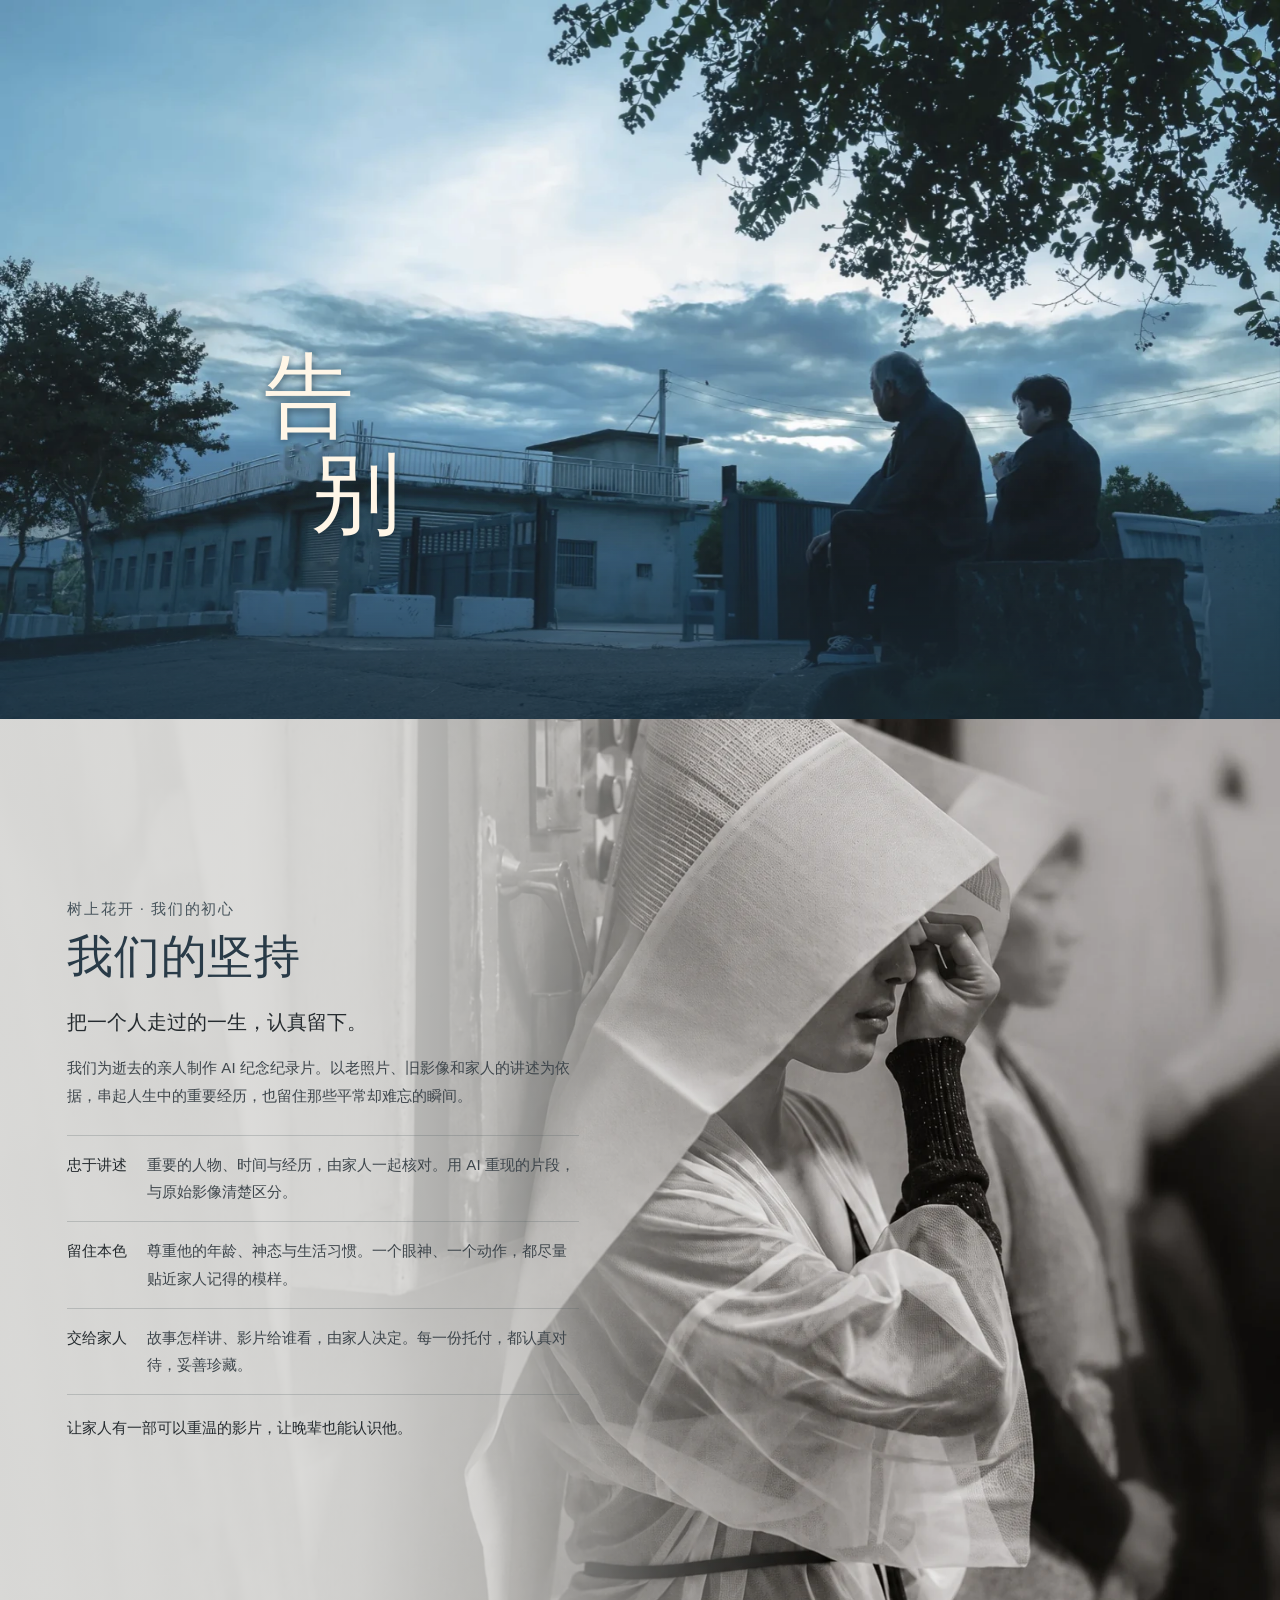
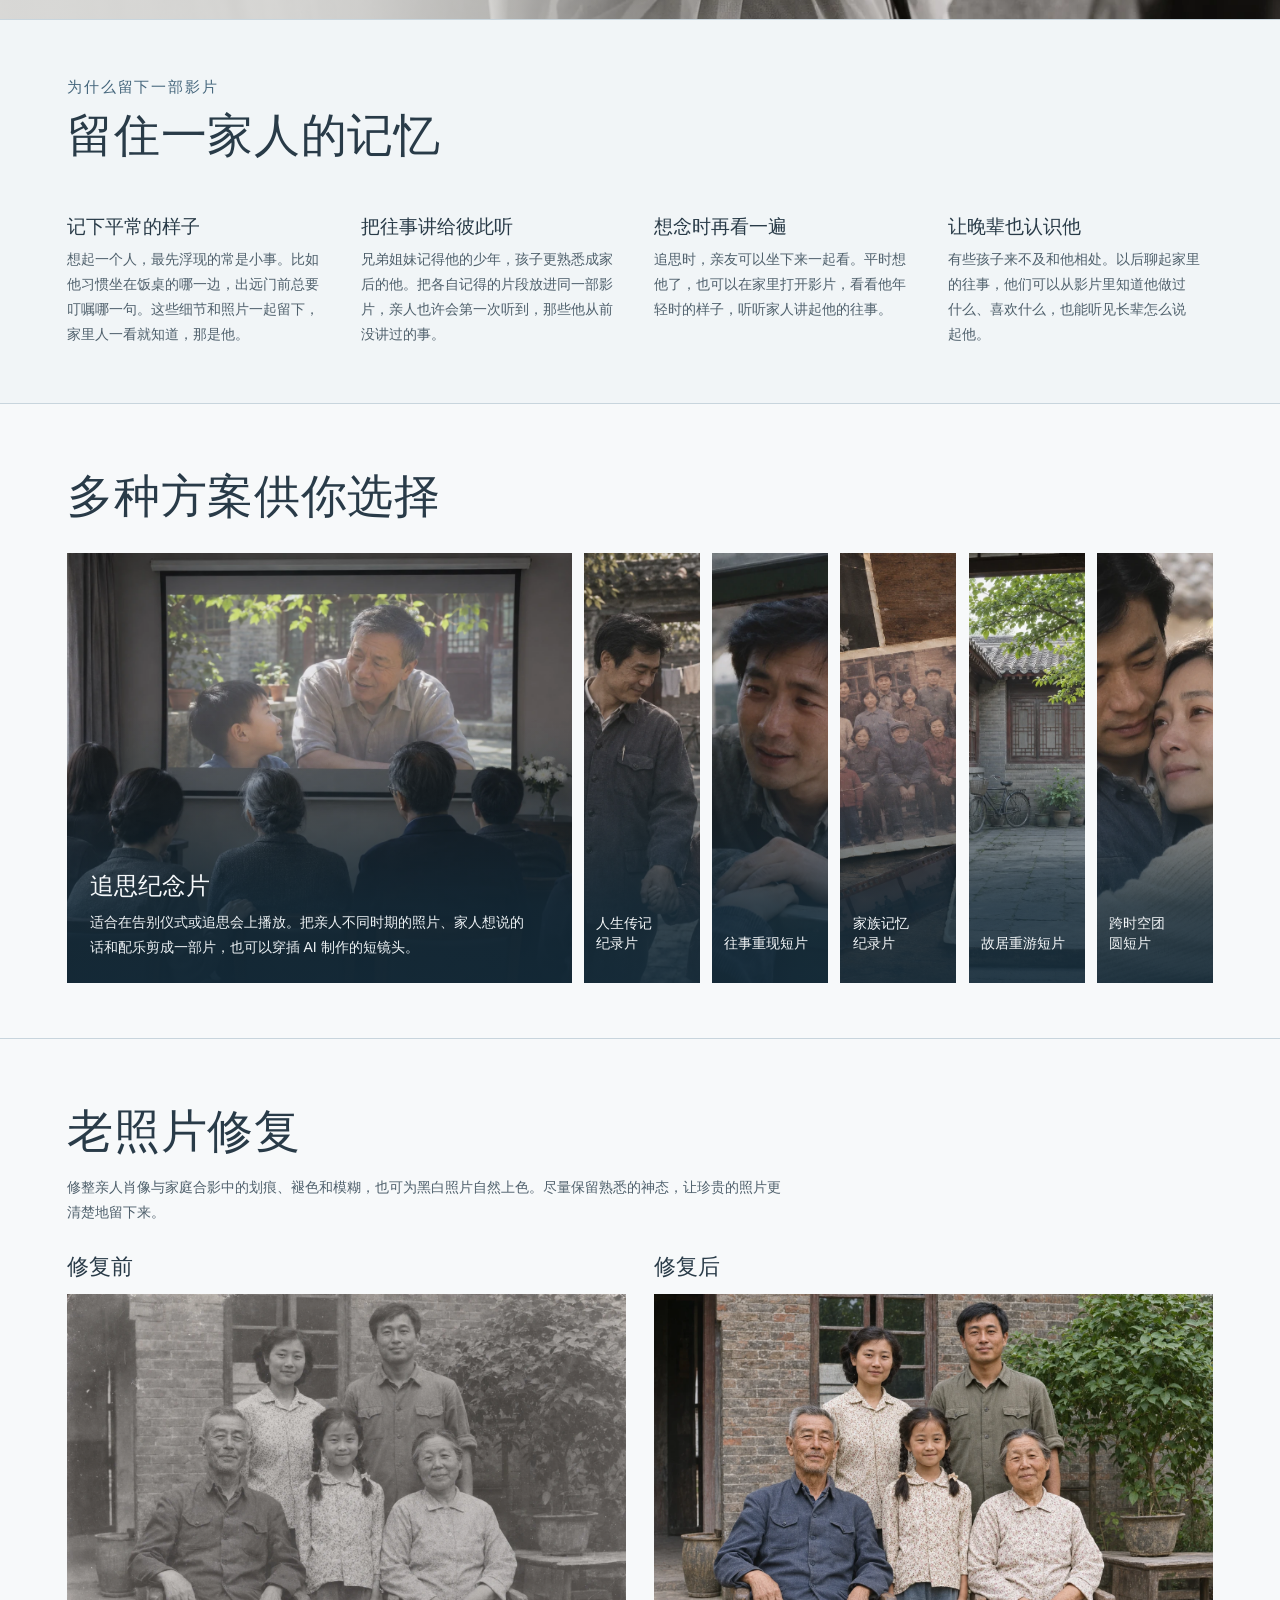
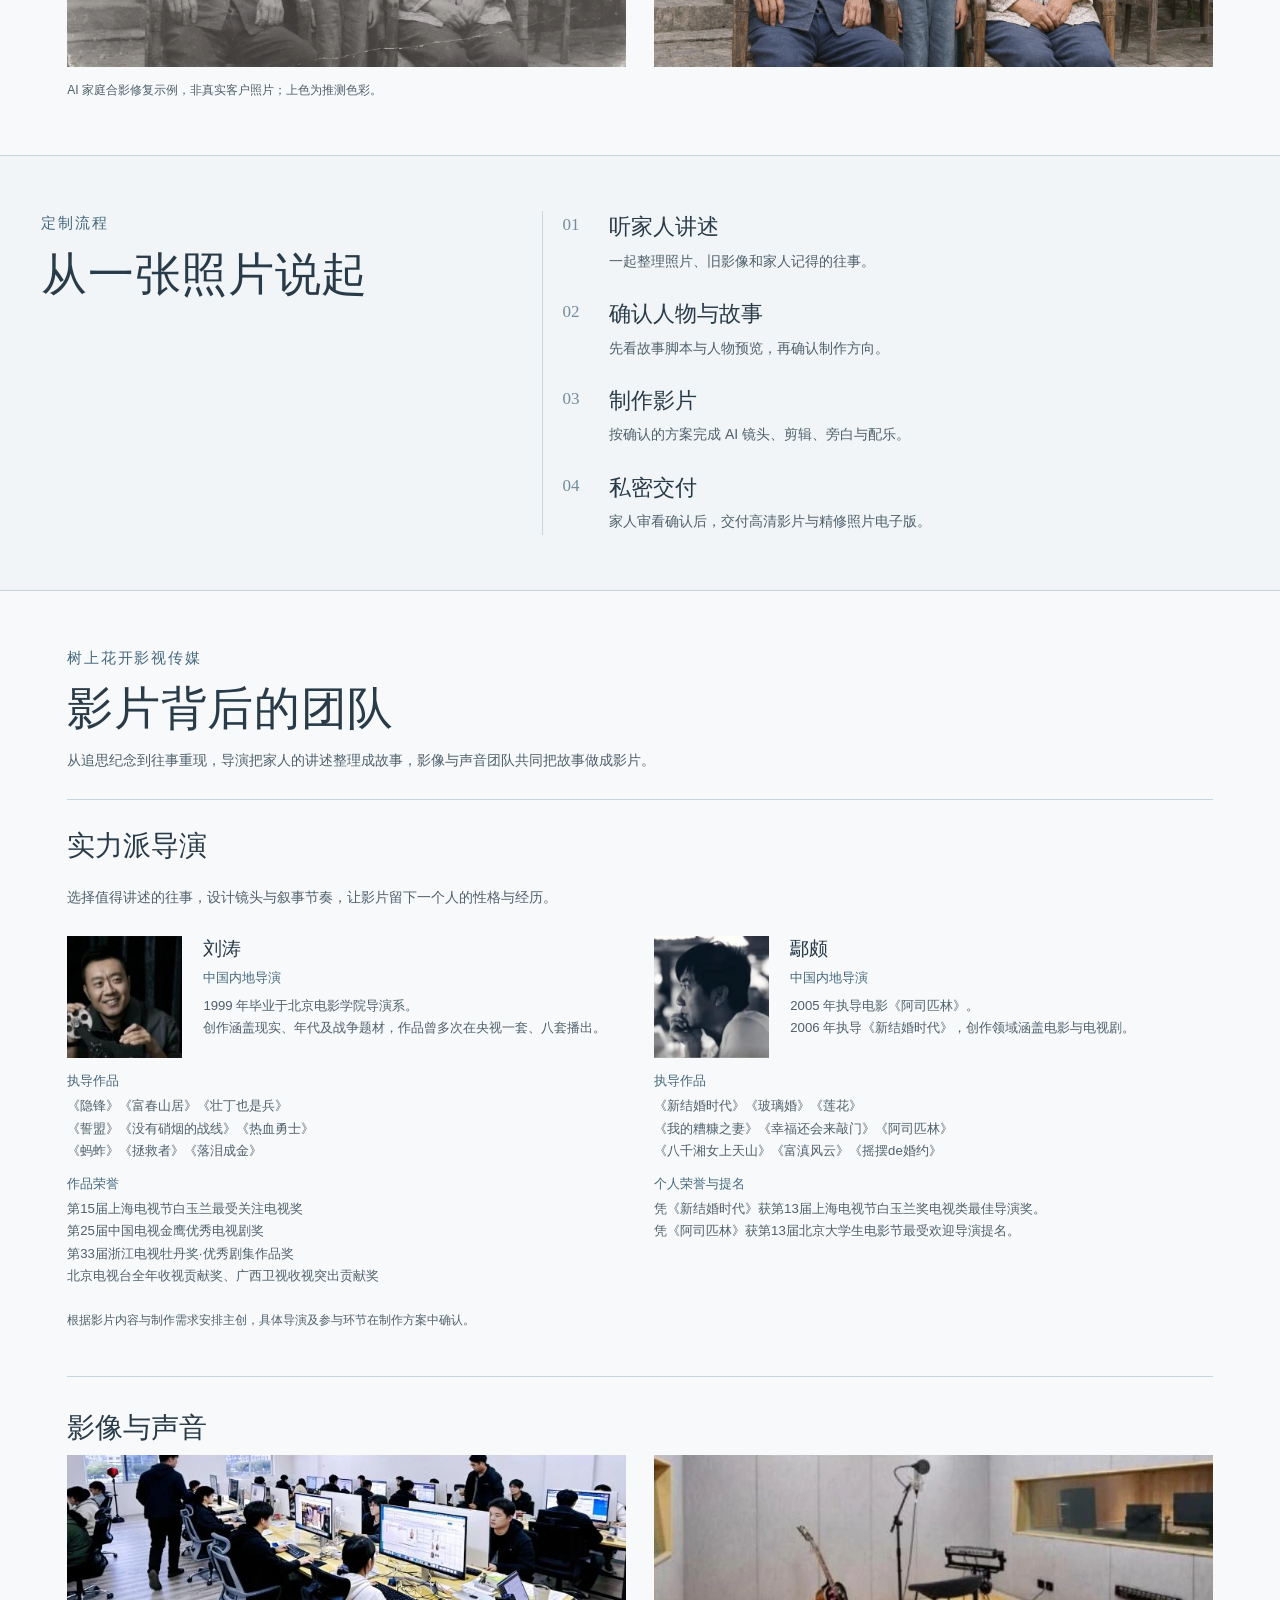
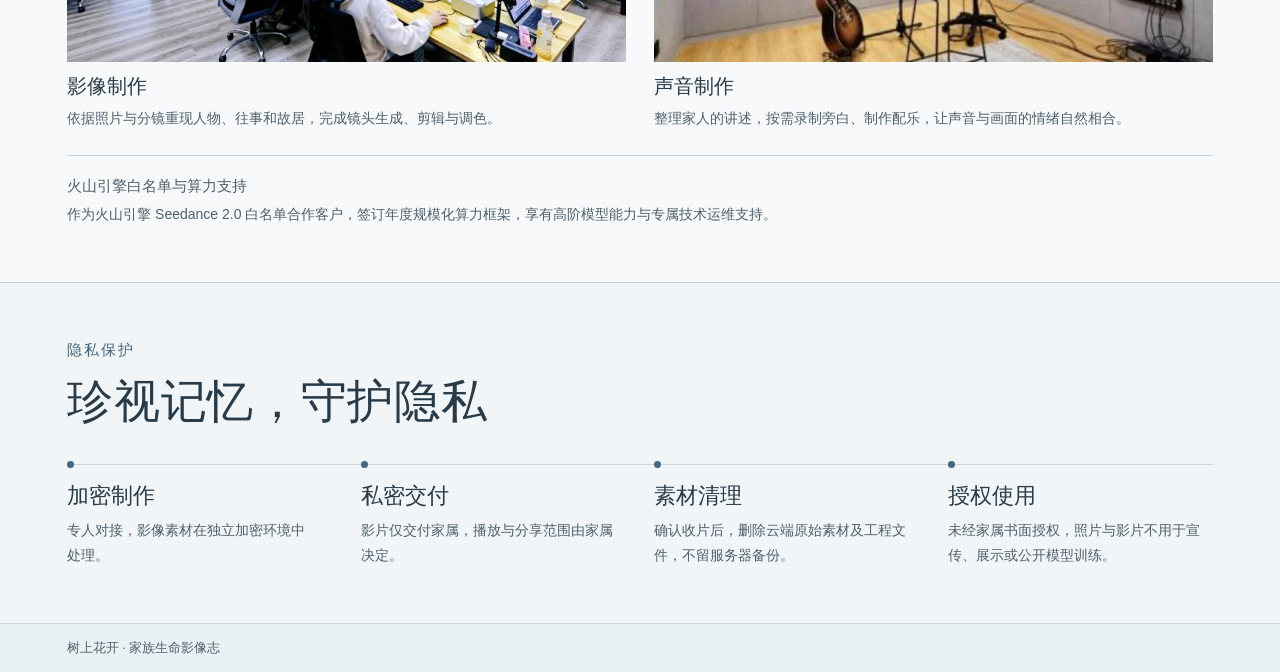
==== memorial-film/index.html @ 4d3c45b4 "Publish memorial film site with iPhone 16 Pro layout" ====
<!doctype html>
<html lang="zh-CN">
<head>
  <meta charset="utf-8">
  <meta name="viewport" content="width=device-width, initial-scale=1, viewport-fit=cover">
  <meta name="description" content="树上花开 · 家族生命影像志">
  <meta name="theme-color" content="#f7f9fa">
  <title>树上花开｜家族生命影像志</title>
  <link rel="stylesheet" href="styles.css">
  <script defer src="site.js"></script>
</head>
<body>
  <main id="main">
    <section class="hero" id="top" aria-labelledby="hero-title">
      <figure>
        <img src="assets/hero.webp" width="1644" height="924" alt="蓝灰色暮光下 两个人在树荫旁并肩而坐" fetchpriority="high">
      </figure>
      <h1 class="hero-caption" id="hero-title"><span>告</span><span>别</span></h1>
    </section>

    <section class="prologue" aria-labelledby="prologue-title">
      <figure class="prologue-photo">
        <img src="assets/brand-story-reference.webp" width="1536" height="1024" alt="黑白影像中，一位家人在门边抬手拭眼，灰色墙面衬托安静的告别" loading="lazy">
      </figure>
      <div class="shell prologue-copy">
        <div class="prologue-content reveal">
          <header>
            <p class="chapter-label">树上花开 · 我们的初心</p>
            <h2 id="prologue-title">我们的坚持</h2>
          </header>
          <div class="prologue-message">
            <p class="prologue-lead">把一个人走过的一生，认真留下。</p>
            <p>我们为逝去的亲人制作 AI 纪念纪录片。以老照片、旧影像和家人的讲述为依据，串起人生中的重要经历，也留住那些平常却难忘的瞬间。</p>
            <ul class="prologue-principles" role="list">
              <li><strong>忠于讲述</strong><span>重要的人物、时间与经历，由家人一起核对。用 AI 重现的片段，与原始影像清楚区分。</span></li>
              <li><strong>留住本色</strong><span>尊重他的年龄、神态与生活习惯。一个眼神、一个动作，都尽量贴近家人记得的模样。</span></li>
              <li><strong>交给家人</strong><span>故事怎样讲、影片给谁看，由家人决定。每一份托付，都认真对待，妥善珍藏。</span></li>
            </ul>
            <p class="prologue-closing">让家人有一部可以重温的影片，让晚辈也能认识他。</p>
          </div>
        </div>
      </div>
    </section>

    <section class="chapter origins" id="origins" aria-labelledby="origins-title">
      <div class="shell">
        <header class="chapter-heading">
          <p class="chapter-label">为什么留下一部影片</p>
          <h2 id="origins-title">留住一家人的记忆</h2>
        </header>
        <ul class="connected-list reveal" role="list">
          <li>
            <h3>记下平常的样子</h3>
            <p>想起一个人，最先浮现的常是小事。比如他习惯坐在饭桌的哪一边，出远门前总要叮嘱哪一句。这些细节和照片一起留下，家里人一看就知道，那是他。</p>
          </li>
          <li>
            <h3>把往事讲给彼此听</h3>
            <p>兄弟姐妹记得他的少年，孩子更熟悉成家后的他。把各自记得的片段放进同一部影片，亲人也许会第一次听到，那些他从前没讲过的事。</p>
          </li>
          <li>
            <h3>想念时再看一遍</h3>
            <p>追思时，亲友可以坐下来一起看。平时想他了，也可以在家里打开影片，看看他年轻时的样子，听听家人讲起他的往事。</p>
          </li>
          <li>
            <h3>让晚辈也认识他</h3>
            <p>有些孩子来不及和他相处。以后聊起家里的往事，他们可以从影片里知道他做过什么、喜欢什么，也能听见长辈怎么说起他。</p>
          </li>
        </ul>
      </div>
    </section>

    <section class="chapter cinema" id="cinema" aria-labelledby="cinema-title">
      <div class="shell">
        <header class="chapter-heading">
          <h2 id="cinema-title">多种方案供你选择</h2>
        </header>
        <div class="film-types">
          <article class="film-type">
            <img src="assets/film-types/tribute-service.webp" width="1536" height="1024" alt="追思现场，家人安静观看屏幕中亲人的人生影像" loading="lazy">
            <div class="film-type-copy">
              <h3 id="film-tribute-title">追思纪念片</h3>
              <div class="film-type-details" id="film-tribute-details">
                <p>适合在告别仪式或追思会上播放。把亲人不同时期的照片、家人想说的话和配乐剪成一部片，也可以穿插 AI 制作的短镜头。</p>
              </div>
            </div>
            <button class="film-select" type="button" aria-labelledby="film-tribute-title" aria-controls="film-tribute-details" hidden></button>
          </article>
          <article class="film-type">
            <img src="assets/film-types/biography-distinct.webp" width="1536" height="1024" alt="同一个人青年、中年与晚年的经历交织成人生传记画面" loading="lazy">
            <div class="film-type-copy">
              <h3 id="film-biography-title">人生传记纪录片</h3>
              <div class="film-type-details" id="film-biography-details">
                <p>按人生阶段，用老照片、旧录像和家人访谈讲述一个人的一生。重要的往事如果没有留下影像，可以根据家人的讲述用 AI 重现。</p>
              </div>
            </div>
            <button class="film-select" type="button" aria-labelledby="film-biography-title" aria-controls="film-biography-details" hidden></button>
          </article>
          <article class="film-type">
            <img src="assets/film-types/memory-distinct.webp" width="1536" height="1024" alt="旧时列车窗边，孩子与站台上的父亲隔窗道别，重现记忆中的一次远行" loading="lazy">
            <div class="film-type-copy">
              <h3 id="film-memory-title">往事重现短片</h3>
              <div class="film-type-details" id="film-memory-details">
                <p>选一段最想留住的往事，比如第一次远行时，父亲在车窗边叮嘱自己的样子。以照片和家人的讲述为依据，用 AI 把那段回忆做成短片。</p>
              </div>
            </div>
            <button class="film-select" type="button" aria-labelledby="film-memory-title" aria-controls="film-memory-details" hidden></button>
          </article>
          <article class="film-type">
            <img src="assets/film-types/family-distinct.webp" width="1536" height="1024" alt="不同时代的家族合影、书信与老宅照片铺在桌面，串起几代人的共同记忆" loading="lazy">
            <div class="film-type-copy">
              <h3 id="film-family-title">家族记忆纪录片</h3>
              <div class="film-type-details" id="film-family-details">
                <p>把几代人的合影、家里的旧录像和长辈讲的事放进一部片里。从老家、搬迁到团聚，记录一家人共同走过的日子，也可以用 AI 重现记忆里的老宅和街巷。</p>
              </div>
            </div>
            <button class="film-select" type="button" aria-labelledby="film-family-title" aria-controls="film-family-details" hidden></button>
          </article>
          <article class="film-type">
            <img src="assets/film-types/hometown-distinct.webp" width="1536" height="1024" alt="从老宅门内望向熟悉的院落，旧桌椅与窗光呈现记忆中的故居" loading="lazy">
            <div class="film-type-copy">
              <h3 id="film-hometown-title">故居重游短片</h3>
              <div class="film-type-details" id="film-hometown-details">
                <p>根据旧照片和家人的描述，用 AI 重建已经变了模样的老屋、院子与街巷。让镜头沿着熟悉的路走一遍，重新看看亲人生活过的地方。</p>
              </div>
            </div>
            <button class="film-select" type="button" aria-labelledby="film-hometown-title" aria-controls="film-hometown-details" hidden></button>
          </article>
          <article class="film-type">
            <img src="assets/film-types/reunion-distinct.webp" width="1536" height="1024" alt="想象中的团圆场景里，停留在旧时光中的父亲与已经长大的女儿轻轻相拥" loading="lazy">
            <div class="film-type-copy">
              <h3 id="film-reunion-title">跨时空团圆短片</h3>
              <div class="film-type-details" id="film-reunion-details">
                <p>依据亲人与晚辈的照片，用 AI 创作一次想象中的团圆。一起坐坐、牵一牵手，把来不及留下的相聚做成纪念短片，寄托家人的思念。</p>
              </div>
            </div>
            <button class="film-select" type="button" aria-labelledby="film-reunion-title" aria-controls="film-reunion-details" hidden></button>
          </article>
        </div>
      </div>
    </section>

    <section class="chapter photo-restoration" id="photo-restoration" aria-labelledby="restoration-title">
      <div class="shell">
        <header class="chapter-heading">
          <h2 id="restoration-title">老照片修复</h2>
          <p class="restoration-copy">修整亲人肖像与家庭合影中的划痕、褪色和模糊，也可为黑白照片自然上色。尽量保留熟悉的神态，让珍贵的照片更清楚地留下来。</p>
        </header>
        <div class="photo-comparison">
          <figure>
            <figcaption>修复前</figcaption>
            <img src="assets/restoration/family-before.webp" width="1536" height="1024" alt="修复前示例：五位家人在院子里的黑白合影，有褪色与划痕" loading="lazy">
          </figure>
          <figure>
            <figcaption>修复后</figcaption>
            <img src="assets/restoration/family-after.webp" width="1536" height="1024" alt="修复后示例：同一张家庭合影修整划痕并自然上色" loading="lazy">
          </figure>
        </div>
        <p class="restoration-note">AI 家庭合影修复示例，非真实客户照片；上色为推测色彩。</p>
      </div>
    </section>

    <section class="chapter workflow" aria-labelledby="workflow-title">
      <div class="shell workflow-layout">
        <header class="chapter-heading reveal">
          <p class="chapter-label">定制流程</p>
          <h2 id="workflow-title">从一张照片说起</h2>
        </header>
        <ol class="timeline">
          <li class="reveal"><span class="step-number" aria-hidden="true">01</span><div><h3>听家人讲述</h3><p>一起整理照片、旧影像和家人记得的往事。</p></div></li>
          <li class="reveal"><span class="step-number" aria-hidden="true">02</span><div><h3>确认人物与故事</h3><p>先看故事脚本与人物预览，再确认制作方向。</p></div></li>
          <li class="reveal"><span class="step-number" aria-hidden="true">03</span><div><h3>制作影片</h3><p>按确认的方案完成 AI 镜头、剪辑、旁白与配乐。</p></div></li>
          <li class="reveal"><span class="step-number" aria-hidden="true">04</span><div><h3>私密交付</h3><p>家人审看确认后，交付高清影片与精修照片电子版。</p></div></li>
        </ol>
      </div>
    </section>

    <section class="chapter about" id="about" aria-labelledby="about-title">
      <div class="shell">
        <header class="chapter-heading about-intro reveal">
          <p class="chapter-label">树上花开影视传媒</p>
          <h2 id="about-title">影片背后的团队</h2>
          <p>从追思纪念到往事重现，导演把家人的讲述整理成故事，影像与声音团队共同把故事做成影片。</p>
        </header>

        <div class="team-group reveal">
          <h3>实力派导演</h3>
          <p class="director-purpose">选择值得讲述的往事，设计镜头与叙事节奏，让影片留下一个人的性格与经历。</p>
          <ul class="director-grid team-grid" role="list">
            <li class="director-profile">
              <div class="director-intro">
                <img src="assets/team/liu-tao.webp" width="195" height="206" alt="" loading="lazy">
                <div>
                  <h4>刘涛</h4>
                  <p class="director-role">中国内地导演</p>
                  <p>1999 年毕业于北京电影学院导演系。<br>创作涵盖现实、年代及战争题材，作品曾多次在央视一套、八套播出。</p>
                </div>
              </div>
              <dl class="director-credits">
                <dt>执导作品</dt>
                <dd>《隐锋》《富春山居》《壮丁也是兵》<br>《誓盟》《没有硝烟的战线》《热血勇士》<br>《蚂蚱》《拯救者》《落泪成金》</dd>
                <dt>作品荣誉</dt>
                <dd>第15届上海电视节白玉兰最受关注电视奖<br>第25届中国电视金鹰优秀电视剧奖<br>第33届浙江电视牡丹奖·优秀剧集作品奖<br>北京电视台全年收视贡献奖、广西卫视收视突出贡献奖</dd>
              </dl>
            </li>
            <li class="director-profile">
              <div class="director-intro">
                <img src="assets/team/yan-po.webp" width="195" height="206" alt="" loading="lazy">
                <div>
                  <h4>鄢颇</h4>
                  <p class="director-role">中国内地导演</p>
                  <p>2005 年执导电影《阿司匹林》。<br>2006 年执导《新结婚时代》，创作领域涵盖电影与电视剧。</p>
                </div>
              </div>
              <dl class="director-credits">
                <dt>执导作品</dt>
                <dd>《新结婚时代》《玻璃婚》《莲花》<br>《我的糟糠之妻》《幸福还会来敲门》《阿司匹林》<br>《八千湘女上天山》《富滇风云》《摇摆de婚约》</dd>
                <dt>个人荣誉与提名</dt>
                <dd>凭《新结婚时代》获第13届上海电视节白玉兰奖电视类最佳导演奖。<br>凭《阿司匹林》获第13届北京大学生电影节最受欢迎导演提名。</dd>
              </dl>
            </li>
          </ul>
          <p class="director-assignment">根据影片内容与制作需求安排主创，具体导演及参与环节在制作方案中确认。</p>
        </div>

        <section class="team-overview reveal" aria-labelledby="team-strengths-title">
          <h3 id="team-strengths-title">影像与声音</h3>
          <ul class="team-strengths team-grid" role="list">
            <li>
              <img src="assets/team/ai-production.webp" width="721" height="267" alt="团队的影像制作工作现场" loading="lazy">
              <h4>影像制作</h4>
              <p>依据照片与分镜重现人物、往事和故居，完成镜头生成、剪辑与调色。</p>
            </li>
            <li>
              <img src="assets/team/recording-studio.webp" width="723" height="267" alt="配备麦克风和乐器的录音室" loading="lazy">
              <h4>声音制作</h4>
              <p>整理家人的讲述，按需录制旁白、制作配乐，让声音与画面的情绪自然相合。</p>
            </li>
          </ul>
          <div class="team-support">
            <h4>火山引擎白名单与算力支持</h4>
            <p>作为火山引擎 Seedance 2.0 白名单合作客户，签订年度规模化算力框架，享有高阶模型能力与专属技术运维支持。</p>
          </div>
        </section>
      </div>
    </section>

    <section class="chapter trust" aria-labelledby="trust-title">
      <div class="shell">
        <header class="chapter-heading reveal">
          <p class="chapter-label">隐私保护</p>
          <h2 id="trust-title">珍视记忆，守护隐私</h2>
        </header>
        <ul class="connected-list reveal" role="list">
          <li><h3>加密制作</h3><p>专人对接，影像素材在独立加密环境中处理。</p></li>
          <li><h3>私密交付</h3><p>影片仅交付家属，播放与分享范围由家属决定。</p></li>
          <li><h3>素材清理</h3><p>确认收片后，删除云端原始素材及工程文件，不留服务器备份。</p></li>
          <li><h3>授权使用</h3><p>未经家属书面授权，照片与影片不用于宣传、展示或公开模型训练。</p></li>
        </ul>

      </div>
    </section>
  </main>
  <footer class="footer"><div class="shell footer-layout"><span>树上花开 · 家族生命影像志</span></div></footer>
</body>
</html>
---- memorial-film/styles.css ----
:root {
  color-scheme: light;
  --ink: #293b48;
  --surface: #f7f9fa;
  --surface-alt: #f1f5f7;
  --surface-deep: #eaf1f4;
  --night: #172b38;
  --accent: #46677d;
  --quiet: #4f606c;
  --rule: #c8d5dd;
  --heading: "Songti SC", STSong, "Noto Serif CJK SC", SimSun, serif;
  --body: "PingFang SC", "Noto Sans CJK SC", "Microsoft YaHei", sans-serif;
  --gutter: clamp(20px, 5.25vw, 76px);
  --section-space: clamp(28px, 4.3vw, 62px);
  --column-gap: clamp(12px, 2.2vw, 32px);
}
* { box-sizing: border-box }
html { scroll-behavior: smooth; -webkit-text-size-adjust: 100% }
body { margin: 0; background: var(--surface); color: var(--ink); font: 300 16px/1.65 var(--body) }
h1, h2, h3, p, figure, ol { margin: 0 }
img { display: block; width: 100%; height: auto }
a { color: inherit; text-decoration: none }
button, input { font: inherit }
[hidden] { display: none !important }
:focus-visible { outline: 2px solid var(--accent); outline-offset: 4px }
h2, h3 { font-family: var(--heading); font-weight: 300 }
.shell { width: min(calc(100% - 2 * var(--gutter)), 1220px); margin-inline: auto }

.hero { position: relative; isolation: isolate; background: var(--night) }
.hero figure { position: relative }
.hero figure img { aspect-ratio: 1644 / 924; object-fit: contain; animation: cover-in .9s ease-out both }
.hero figure::after {
  content: "";
  position: absolute;
  inset: auto 0 0;
  height: 36%;
  background: linear-gradient(0deg, #192c399e, transparent);
  pointer-events: none;
}
.hero-caption {
  position: absolute;
  top: 49%;
  left: 20.6%;
  display: grid;
  justify-items: start;
  gap: .11em;
  color: #fff6e7;
  font: 300 clamp(29px, 7vw, 108px)/.98 var(--heading);
  text-shadow: 0 2px 8px #172b38b3;
  animation: soft-in 1.2s cubic-bezier(.22,.75,.27,1) .36s both;
}
.hero-caption span + span { margin-left: .53em }
@keyframes cover-in { from { opacity: .8 } to { opacity: 1 } }
@keyframes soft-in { from { opacity: 0 } to { opacity: 1 } }

.prologue, .chapter, .footer {
  font-family: var(--heading);
  font-weight: 300;
  font-synthesis: none;
}
.prologue {
  --ink: #252b2f;
  --quiet: #3e464c;
  --accent: #46535b;
  --rule: #4b575c3d;
  position: relative;
  isolation: isolate;
  overflow: hidden;
  background: #dededc;
}
.prologue-copy {
  display: grid;
  grid-template-columns: minmax(0, 1.16fr) minmax(0, 1fr);
  align-items: center;
  min-height: 100svh;
  gap: clamp(32px, 4.5vw, 68px);
  padding-block: clamp(50px, 5vw, 84px);
  text-align: left;
}
.prologue-photo { position: absolute; inset: 0; z-index: -2; margin: 0 }
.prologue-photo img { width: 100%; height: 100%; object-fit: cover; object-position: right center }
.prologue::before {
  content: "";
  position: absolute;
  inset: 0;
  z-index: -1;
  pointer-events: none;
  background: linear-gradient(90deg, #dededcf2 0%, #dededce0 28%, #dededcb3 40%, #dededc45 53%, transparent 65%);
}
.prologue-content { grid-column: 1; min-width: 0; max-width: 32rem }
.prologue-content h2 { font-weight: 500; margin-top: 12px }
.prologue-principles { list-style: none; padding: 0; margin: 24px 0 20px }
.prologue-principles li {
  display: grid;
  grid-template-columns: 4em minmax(0, 1fr);
  align-items: baseline;
  gap: 20px;
  padding-block: 15px;
  border-top: 1px solid var(--rule);
  color: var(--quiet);
  font: 400 15px/1.85 var(--body);
}
.prologue-principles li:last-child { border-bottom: 1px solid var(--rule) }
.prologue-principles strong { color: var(--ink); font-weight: 500; white-space: nowrap }
@media (max-width: 1100px) {
  .prologue-copy { display: block; padding-top: clamp(260px, 43vw, 420px); padding-bottom: 42px }
  .prologue-photo { bottom: auto; height: clamp(310px, 65vw, 560px) }
  .prologue-photo img { object-position: right center }
  .prologue::before { display: none }
  .prologue-photo::after { content: ""; position: absolute; inset: 0; background: linear-gradient(180deg, transparent 40%, #dededc 100%) }
  .prologue-content { position: relative; max-width: none }
}
@media (max-width: 420px) {
  .prologue-principles li { column-gap: 14px }
}
.chapter-label {
  color: var(--accent);
  font: 300 clamp(12px, 1.17vw, 15px)/1.7 var(--heading);
  letter-spacing: .12em;
}
.prologue h2, .chapter-heading h2 {
  text-wrap: balance;
  font: 300 clamp(28px, 3.6vw, 50px)/1.32 var(--heading);
  letter-spacing: .015em;
  margin-top: 8px;
}
.prologue h2, .origins .chapter-heading h2 {
  margin-top: 5px;
}
.prologue-message {
  max-width: none;
  margin: 18px 0 0;
}
.prologue-message p, .connected-list p, .film-type p, .timeline p,
.about :where(p:not(.chapter-label)) {
  color: var(--quiet);
  font: 400 14px/1.8 var(--body);
  text-wrap: pretty;
}
.prologue-message p + p { margin-top: 14px }
.prologue-message p { font-size: 15px; line-height: 1.9; text-wrap: pretty }
.prologue-message .prologue-lead { color: var(--ink); font: 500 clamp(19px, 1.6vw, 23px)/1.65 var(--heading); text-wrap: pretty }
.prologue-message .prologue-closing { color: var(--ink); font-family: var(--heading); line-height: 1.8 }
.prologue-message .prologue-link { margin-top: 12px; min-height: 38px }
.prologue-link {
  display: inline-flex;
  align-items: center;
  gap: 9px;
  min-height: 40px;
  margin-top: 4px;
  color: var(--accent);
  font-size: 14px;
  text-decoration: underline;
  text-decoration-color: var(--rule);
  text-underline-offset: .3em;
}
.prologue-link:hover { color: var(--ink) }

.chapter { border-top: 1px solid var(--rule); padding-block: var(--section-space) }
.chapter-heading { max-width: 870px; margin-bottom: clamp(17px, 2vw, 29px) }
.origins { background: var(--surface-alt) }
.connected-list {
  position: relative;
  display: grid;
  grid-template-columns: repeat(4,minmax(0,1fr));
  gap: var(--column-gap);
  list-style: none;
  margin: 0;
  padding: 0;
}
.connected-list::before {
  content: "";
  position: absolute;
  top: 6px;
  right: 0;
  left: 3.5px;
  height: 1px;
  background: var(--rule);
}
.connected-list > li {
  position: relative;
  padding-top: 22px;
}
.connected-list > li::after {
  content: "";
  position: absolute;
  top: 3px;
  left: 0;
  width: 7px;
  height: 7px;
  border-radius: 50%;
  background: var(--accent);
}
.connected-list h3, .timeline h3 {
  font-size: clamp(18px, 1.75vw, 24px);
  line-height: 1.4;
  margin-bottom: 6px;
}
.origins .connected-list h3 { font-size: clamp(17px, 1.48vw, 21px) }

.cinema { background: var(--surface) }
.film-types {
  display: grid;
  grid-template-columns: repeat(2, minmax(0, 1fr));
  gap: clamp(7px, .95vw, 13px);
}
.film-type {
  position: relative;
  isolation: isolate;
  display: grid;
  align-items: end;
  min-width: 0;
  min-height: clamp(330px, 34vw, 430px);
  overflow: hidden;
  background: var(--night);
}
.film-type > img {
  position: absolute;
  z-index: -2;
  inset: 0;
  height: 100%;
  object-fit: cover;
  object-position: var(--film-focus, 50%) center;
}
.film-type:nth-child(1) { --film-focus: 52% }
.film-type:nth-child(2) { --film-focus: 47% }
.film-type:nth-child(3) { --film-focus: 55% }
.film-type:nth-child(4) { --film-focus: 50% }
.film-type:nth-child(5) { --film-focus: 58% }
.film-type::before {
  content: "";
  position: absolute;
  z-index: -1;
  inset: 0;
  background: linear-gradient(180deg, transparent 38%, #142b3a59 61%, #142b3acc 82%, #142b3ae6 100%);
}
.film-type-copy {
  padding: clamp(13px, 1.75vw, 25px);
  color: #f5f8fa;
}
.film-type h3 {
  font-size: clamp(19px, 1.85vw, 27px);
  line-height: 1.4;
  text-wrap: balance;
}
.film-type p {
  color: #edf2f5;
  padding-top: 7px;
  max-width: 31em;
}
.film-type-details { display: grid; grid-template-rows: 1fr }
.film-type-details > p { min-height: 0; overflow: hidden }
.film-select {
  position: absolute;
  inset: 0;
  width: 100%;
  height: 100%;
  border: 0;
  padding: 0;
  background: transparent;
  cursor: pointer;
}
.film-select:focus-visible { outline: 2px solid #f5f8fa; outline-offset: -5px }
.film-types.is-interactive { display: flex }
.film-types.is-interactive .film-type {
  flex: 1 1 0;
  transition: flex-grow .65s cubic-bezier(.23,.68,.21,1);
}
.film-types.is-interactive .film-type.is-current { flex-grow: 4.35 }
.film-types.is-interactive :where(.film-type:not(.is-current)) .film-type-copy {
  padding-inline: clamp(7px, .95vw, 13px);
}
.film-types.is-interactive :where(.film-type:not(.is-current)) h3 {
  font-size: clamp(13px, 1.1vw, 16px);
}
.film-types.is-interactive .film-type-details {
  transition: grid-template-rows .5s ease, opacity .35s ease .17s;
}
.film-types.is-interactive :where(.film-type:not(.is-current)) .film-type-details {
  grid-template-rows: 0fr;
  opacity: 0;
  visibility: hidden;
  transition: grid-template-rows .45s ease, opacity .19s ease;
}

.workflow-layout {
  display: grid;
  grid-template-columns: repeat(2, minmax(0, 1fr));
  align-items: start;
  gap: var(--column-gap);
}

.workflow { background: var(--surface-alt) }
.workflow-layout { grid-template-columns: minmax(220px, 2fr) minmax(0, 3fr) }
.workflow .chapter-heading { margin-bottom: 0 }
.timeline { list-style: none; padding: 0; position: relative }
.timeline li {
  position: relative;
  display: grid;
  grid-template-columns: 30px minmax(0,1fr);
  gap: clamp(8px, 1.3vw, 18px);
  border-left: 1px solid var(--rule);
  padding: 0 0 clamp(17px, 1.9vw, 27px) clamp(12px, 1.5vw, 20px);
}
.timeline li::before {
  content: "";
  position: absolute;
  inset: 0 auto 0 -1px;
  width: 1px;
  background: var(--accent);
}
.timeline li:last-child { padding-bottom: 0 }
.step-number { color: var(--accent); font-family: var(--heading); font-size: 17px; line-height: 1.7 }

.about { background: var(--surface) }
.team-grid {
  display: grid;
  grid-template-columns: repeat(2, minmax(0, 1fr));
  gap: var(--column-gap);
  align-items: start;
  list-style: none;
  margin: 0;
  padding: 0;
}
.about-intro h2 + p {
  margin-top: 8px;
  max-width: 54em;
  text-wrap: pretty;
}
.about h3 {
  font-size: clamp(21px, 2.15vw, 30px);
  line-height: 1.4;
  margin-bottom: 8px;
}
.about h4 {
  margin: 0 0 5px;
  font-size: clamp(17px, 1.6vw, 23px);
  font-weight: 400;
  line-height: 1.4;
}
.team-strengths img {
  aspect-ratio: 2.7;
  object-fit: cover;
  margin-bottom: 10px;
}
.team-support {
  margin-top: clamp(15px, 1.9vw, 24px);
  padding-top: 20px;
  border-top: 1px solid var(--rule);
  color: var(--quiet);
  font-size: 13px;
}
.about .team-support h4 { font-size: 15px; color: var(--quiet) }
.team-overview {
  margin-top: clamp(28px, 3.5vw, 50px);
  padding-top: clamp(20px, 2.5vw, 34px);
  border-top: 1px solid var(--rule);
}
.team-group {
  margin-top: 0;
  padding-top: clamp(16px, 2.1vw, 28px);
  border-top: 1px solid var(--rule);
}
.team-group h3 { margin-bottom: clamp(12px, 1.65vw, 20px) }
.director-purpose { max-width: 54em; margin-bottom: 26px; color: var(--quiet) }
.director-assignment { margin-top: 22px; color: var(--quiet); font-size: 12px }
.director-intro {
  display: grid;
  grid-template-columns: clamp(78px, 9vw, 120px) minmax(0,1fr);
  align-items: start;
  gap: clamp(12px, 1.65vw, 21px);
}
.director-intro img { aspect-ratio: 195 / 206; object-fit: cover }
.director-profile h4 { font: 300 clamp(17px, 1.45vw, 21px)/1.4 var(--body) }
.director-profile :is(p, dt, dd) {
  color: var(--quiet);
  font: 300 clamp(13px, 1.03vw, 14px)/1.7 var(--body);
}
.director-profile .director-role { margin-bottom: 5px; color: var(--accent) }
.director-credits { margin: 12px 0 0 }
.director-credits dt { margin-bottom: 3px; color: var(--accent) }
.director-credits dd { margin: 0 }
.director-credits dd + dt { margin-top: 10px }
@supports (grid-template-rows: subgrid) {
  @media (min-width: 821px) {
    .director-grid { row-gap: 12px; align-items: stretch }
    .director-profile { display: grid; grid-row: span 2; grid-template-rows: subgrid }
    .director-credits { margin-top: 0 }
  }
}
.trust { background: var(--surface-alt) }
.footer { border-top: 1px solid var(--rule); background: var(--surface-deep); color: var(--quiet); padding-block: 13px }
.footer-layout { display: flex; flex-wrap: wrap; gap: 5px 20px; justify-content: space-between; font-size: 13px }

.reveal { transition: opacity .95s ease-out }
.reveal.is-pending:not(:focus-within) { opacity: 0; transition: none }
@media (prefers-reduced-motion: no-preference) {
  .hero.is-pending figure img, .hero-caption.is-pending { animation: none }
  .prologue-message { transition: opacity .8s ease-out .2s, transform .8s ease-out .2s }
  .prologue-content.is-pending:not(:focus-within) .prologue-message {
    opacity: 0;
    transform: translateY(6px);
    transition: none;
  }

  .origins .connected-list.is-pending:not(:focus-within),
  .timeline li.is-pending:not(:focus-within) {
    opacity: 1;
  }
  .origins .connected-list::before {
    transform-origin: left center;
    transition: transform 1.36s linear;
  }
  .origins .connected-list.is-pending::before {
    transform: scaleX(0);
    transition: none;
  }
  .origins .connected-list li:nth-child(2) { --point-delay: .34s }
  .origins .connected-list li:nth-child(3) { --point-delay: .68s }
  .origins .connected-list li:nth-child(4) { --point-delay: 1.02s }
  .origins .connected-list li::after,
  .origins .connected-list li > :is(h3, p) {
    transition: opacity .55s ease-out var(--point-delay, 0s);
  }
  .origins .connected-list.is-pending li::after,
  .origins .connected-list.is-pending li > :is(h3, p) {
    opacity: 0;
    transition: none;
  }

  .workflow {
    --workflow-slide: 26px;
  }
  .workflow .chapter-heading > * {
    transition: transform .85s cubic-bezier(.22,.65,.3,1);
  }
  .workflow .chapter-heading.is-pending > * {
    transform: translateX(calc(-1 * var(--workflow-slide)));
    transition: none;
  }
  .timeline li:nth-child(2) { --step-delay: .12s }
  .timeline li:nth-child(3) { --step-delay: .24s }
  .timeline li:nth-child(4) { --step-delay: .36s }
  .timeline li::before {
    transform-origin: top;
    transition: transform .75s ease-out var(--step-delay, 0s);
  }
  .timeline li.is-pending::before { transform: scaleY(0); transition: none }
  .timeline li > :is(.step-number, div) {
    transition:
      opacity .72s ease-out var(--step-delay, 0s),
      transform .85s cubic-bezier(.22,.65,.3,1) var(--step-delay, 0s),
      color .72s ease-out var(--step-delay, 0s);
  }
  .timeline li.is-pending > :is(.step-number, div) {
    opacity: 0;
    transform: translateX(var(--workflow-slide));
    transition: none;
  }
  .timeline li.is-pending .step-number { color: #738b9b; opacity: .45 }

  .team-overview .team-strengths :is(h4, p), .team-overview .team-support {
    transition: opacity .75s ease-out .18s;
  }
  .team-overview.is-pending .team-strengths :is(h4, p), .team-overview.is-pending .team-support {
    opacity: 0;
    transition: none;
  }

  @media (max-width: 820px) {
    .workflow { --workflow-slide: 14px }
    .origins .connected-list > li:not(:last-child)::before {
      transform-origin: center top;
      transition: transform .34s linear var(--point-delay, 0s);
    }
    .origins .connected-list.is-pending > li:not(:last-child)::before {
      transform: scaleY(0);
      transition: none;
    }
  }
}
@media (max-width: 820px) {
  .connected-list, .workflow-layout, .director-grid {
    grid-template-columns: minmax(0,1fr);
  }
  .connected-list { gap: 0 }
  .connected-list::before { content: none }
  .connected-list > li { padding: 0 0 18px 20px }
  .connected-list > li:last-child { padding-bottom: 0 }
  .connected-list > li::after { top: 9px }
  .connected-list > li:not(:last-child)::before {
    content: "";
    position: absolute;
    top: 12px;
    left: 3px;
    width: 1px;
    height: 100%;
    background: var(--rule);
  }
  .director-grid { row-gap: 20px }
  }
@media (max-width: 800px) {
  .film-types, .film-types.is-interactive { display: grid; grid-template-columns: minmax(0, 1fr) }
  .film-types.is-interactive .film-type {
    min-height: 0;
    height: 82px;
    transition: height .65s cubic-bezier(.23,.68,.21,1);
  }
  .film-types.is-interactive .film-type.is-current { height: clamp(310px, 86vw, 410px) }
  .film-types.is-interactive .film-type:not(.is-current) > img { object-position: var(--film-focus, 50%) 22% }
}
@media (max-width: 560px) {
  .team-strengths { grid-template-columns: minmax(0, 1fr) }
}
@media (prefers-reduced-motion: reduce) {
  html { scroll-behavior: auto }
  .hero figure img, .hero-caption { animation: none }
  .reveal, .film-types.is-interactive :is(.film-type, .film-type-details) { transition: none }
  .reveal.is-pending:not(:focus-within) { opacity: 1; transform: none }
}

/* In-page photo restoration comparison */
.photo-restoration { background: var(--surface) }
.restoration-copy {
  max-width: 51em;
  margin-top: 12px;
  color: var(--quiet);
  font: 400 14px/1.8 var(--body);
}
.photo-comparison {
  display: grid;
  grid-template-columns: repeat(2, minmax(0, 1fr));
  gap: var(--column-gap);
}
.photo-comparison figure { min-width: 0 }
.photo-comparison figcaption {
  padding-bottom: 11px;
  font: 300 clamp(18px, 1.7vw, 23px)/1.5 var(--heading);
}
.photo-comparison img { aspect-ratio: 3 / 2; object-fit: contain }
.restoration-note { margin-top: 13px; color: var(--quiet); font: 400 12px/1.7 var(--body) }
@media (max-width: 600px) {
  .photo-comparison { grid-template-columns: minmax(0, 1fr); gap: 22px }
}

/* Phone layout, checked at iPhone 16 Pro portrait width (402 CSS px). */
@media (max-width: 600px) {
  :root {
    --gutter: max(22px, env(safe-area-inset-left), env(safe-area-inset-right));
    --section-space: 40px;
    --column-gap: 24px;
  }
  .chapter-heading { margin-bottom: 24px }
  .prologue h2, .chapter-heading h2 { font-size: 29px; line-height: 1.4 }
  .connected-list p, .timeline p, .about :where(p:not(.chapter-label)),
  .restoration-copy { font-size: 15px; line-height: 1.85 }
  .connected-list > li { padding-bottom: 24px }
  .connected-list h3, .origins .connected-list h3, .timeline h3 { font-size: 20px }
  .film-types, .film-types.is-interactive { gap: 10px }
  .film-types.is-interactive .film-type { height: 94px }
  .film-types.is-interactive .film-type.is-current { height: auto; min-height: 420px }
  .film-type-copy { padding: 20px }
  .film-types.is-interactive .film-type:not(.is-current) .film-type-copy { padding: 16px }
  .film-types.is-interactive .film-type:not(.is-current) h3 { font-size: 17px }
  .film-type.is-current h3 { font-size: 23px }
  .film-type p { font-size: 15px; line-height: 1.85 }
  .film-select { touch-action: manipulation; -webkit-tap-highlight-color: transparent }
  .director-intro { grid-template-columns: 86px minmax(0, 1fr); gap: 16px }
  .director-profile :is(p, dt, dd) { font-size: 14px; line-height: 1.85 }
  .about .director-assignment, .about .team-support p { font-size: 13px }
  .director-grid { row-gap: 30px }
  .photo-comparison { gap: 26px }
  .footer { padding-bottom: max(16px, env(safe-area-inset-bottom)) }
}
@media (orientation: landscape) and (max-height: 500px) and (pointer: coarse) {
  .shell { width: calc(100% - 2 * max(24px, env(safe-area-inset-left), env(safe-area-inset-right))) }
}
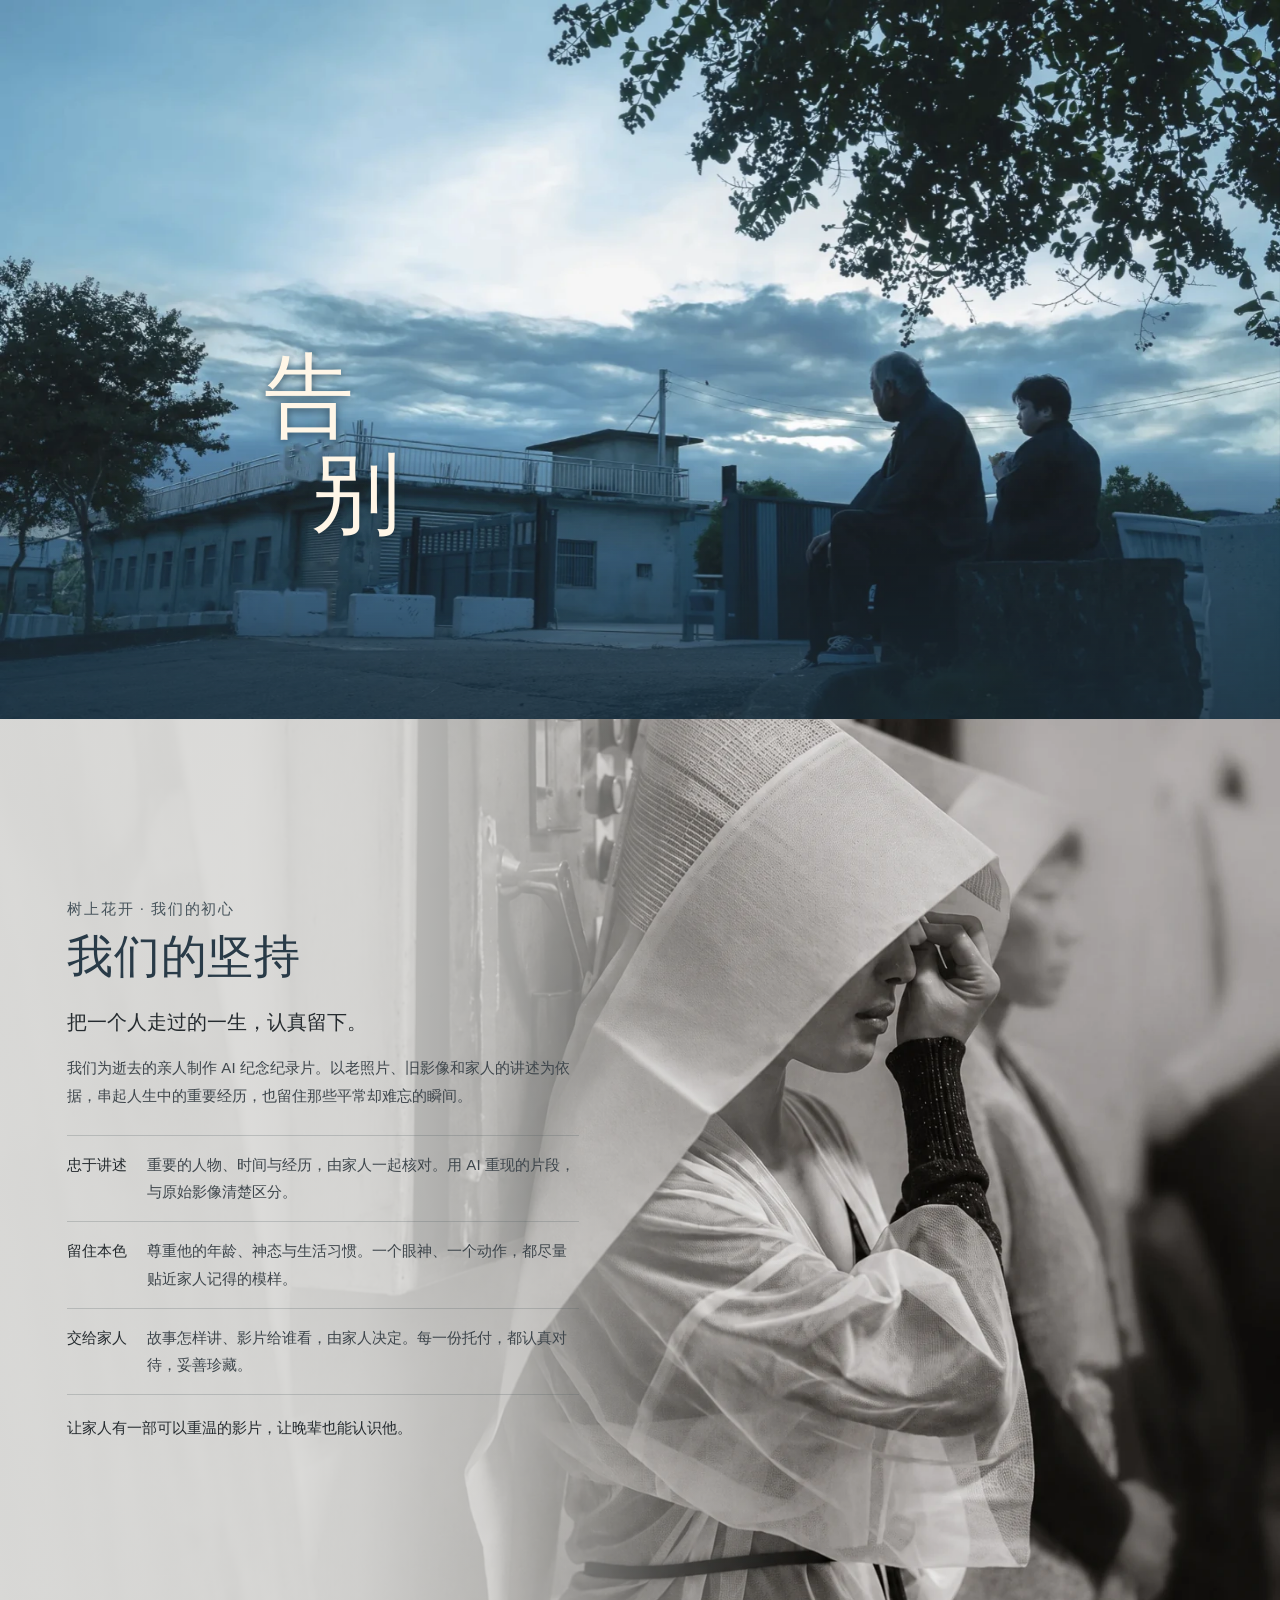
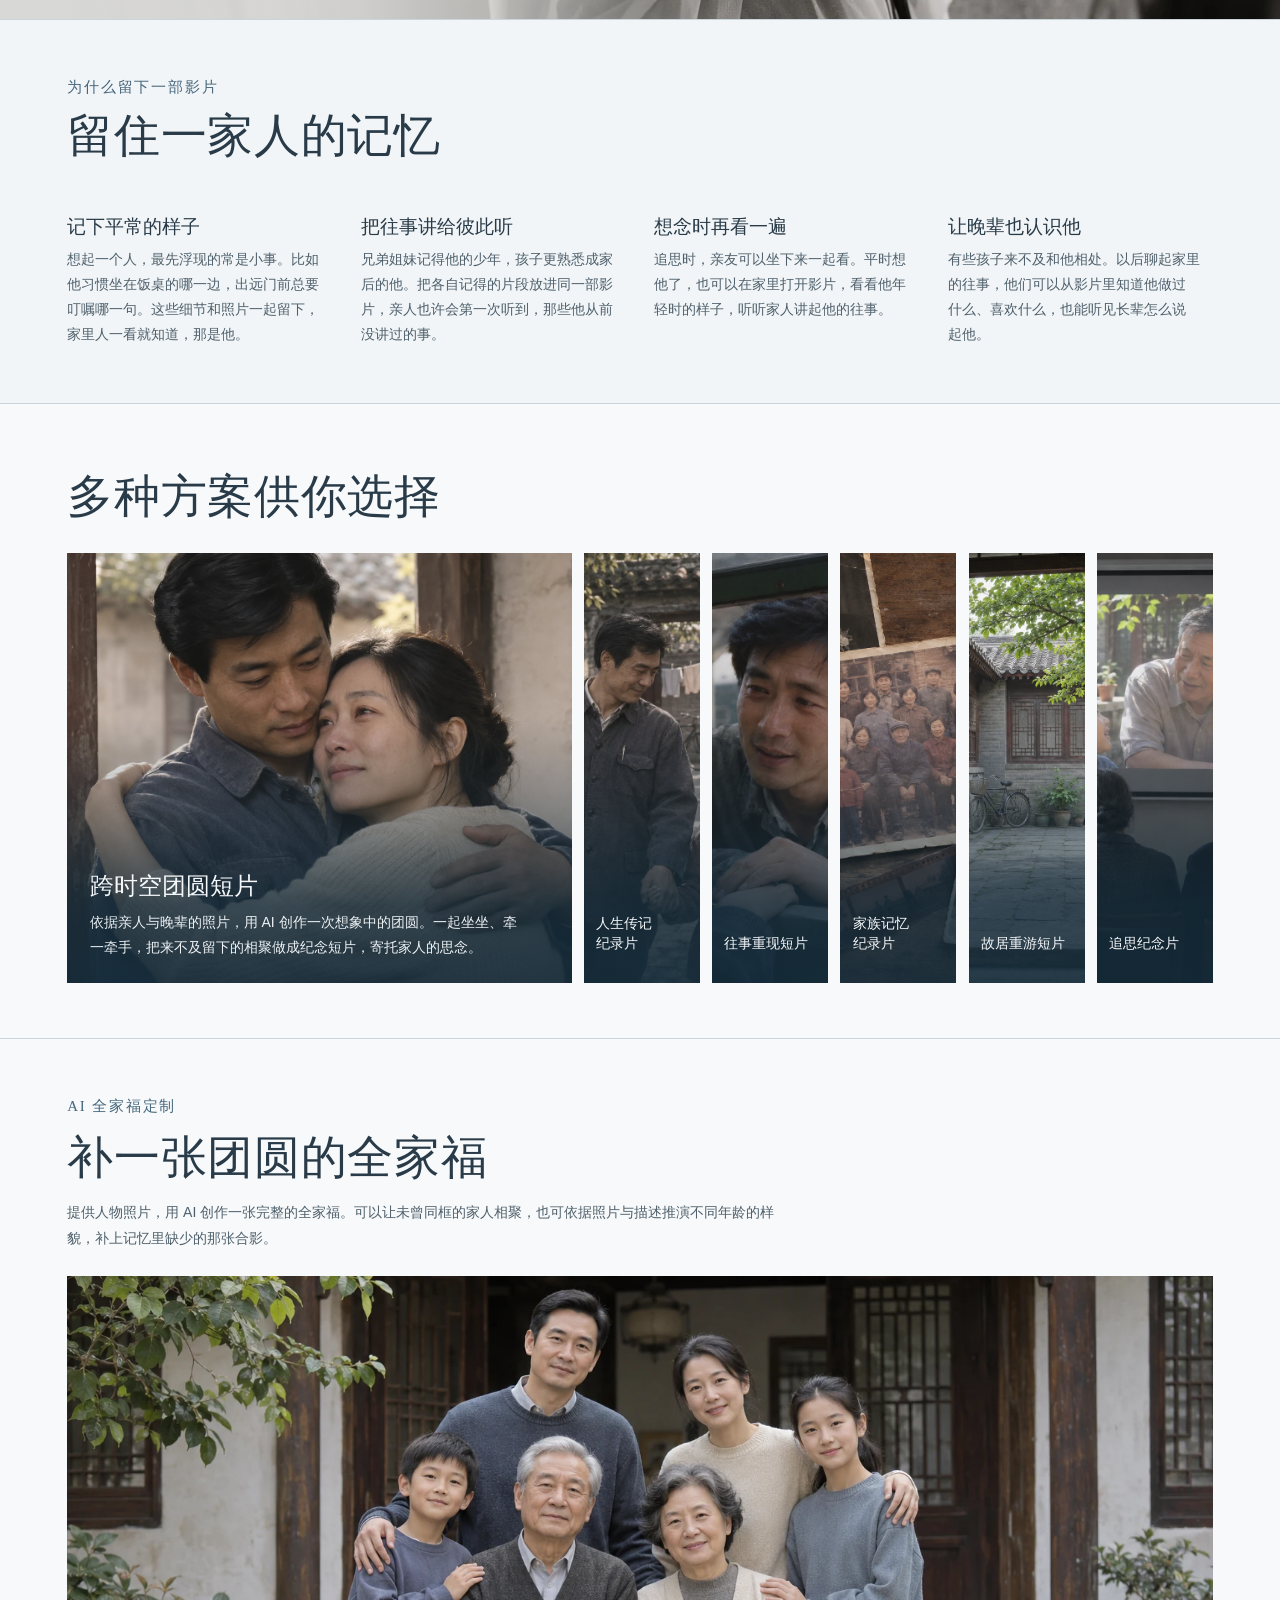
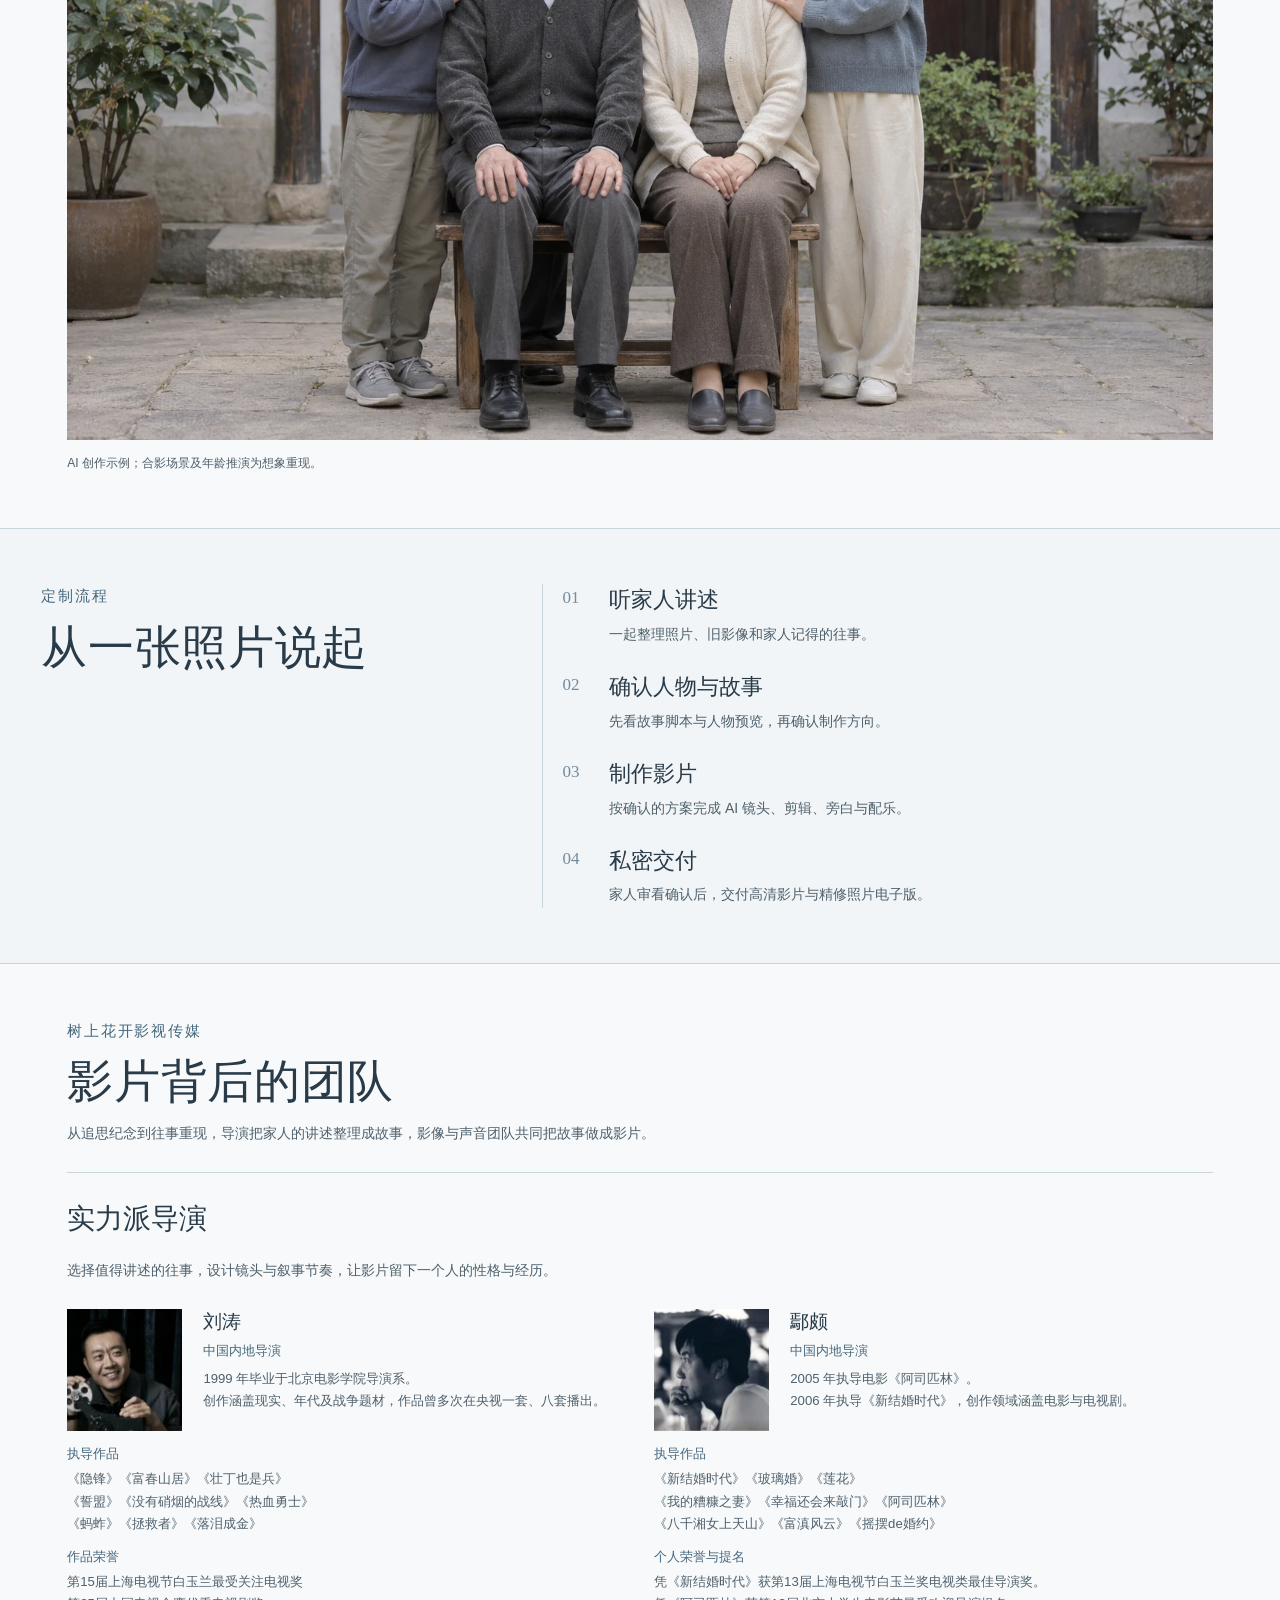
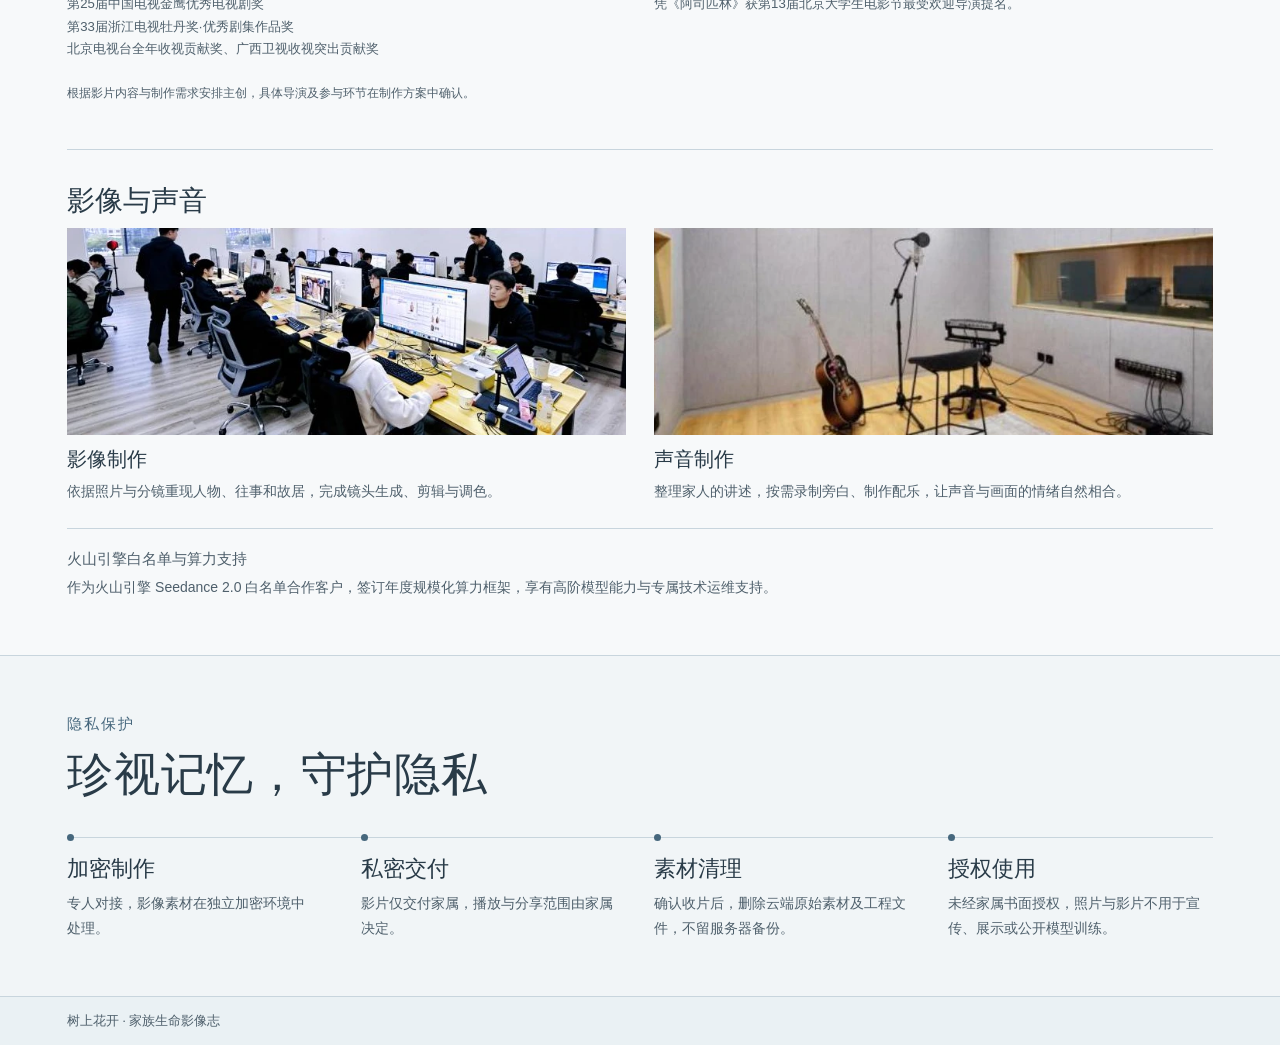
==== commit f1cfc66e: "Reorder film schemes and introduce AI family portrait service" ====
--- a/memorial-film/index.html
+++ b/memorial-film/index.html
@@ -76,6 +76,56 @@
         </header>
         <div class="film-types">
           <article class="film-type">
+            <img src="assets/film-types/reunion-distinct.webp" width="1536" height="1024" alt="想象中的团圆场景里，停留在旧时光中的父亲与已经长大的女儿轻轻相拥" loading="lazy">
+            <div class="film-type-copy">
+              <h3 id="film-reunion-title">跨时空团圆短片</h3>
+              <div class="film-type-details" id="film-reunion-details">
+                <p>依据亲人与晚辈的照片，用 AI 创作一次想象中的团圆。一起坐坐、牵一牵手，把来不及留下的相聚做成纪念短片，寄托家人的思念。</p>
+              </div>
+            </div>
+            <button class="film-select" type="button" aria-labelledby="film-reunion-title" aria-controls="film-reunion-details" hidden></button>
+          </article>
+          <article class="film-type">
+            <img src="assets/film-types/biography-distinct.webp" width="1536" height="1024" alt="同一个人青年、中年与晚年的经历交织成人生传记画面" loading="lazy">
+            <div class="film-type-copy">
+              <h3 id="film-biography-title">人生传记纪录片</h3>
+              <div class="film-type-details" id="film-biography-details">
+                <p>按人生阶段，用老照片、旧录像和家人访谈讲述一个人的一生。重要的往事如果没有留下影像，可以根据家人的讲述用 AI 重现。</p>
+              </div>
+            </div>
+            <button class="film-select" type="button" aria-labelledby="film-biography-title" aria-controls="film-biography-details" hidden></button>
+          </article>
+          <article class="film-type">
+            <img src="assets/film-types/memory-distinct.webp" width="1536" height="1024" alt="旧时列车窗边，孩子与站台上的父亲隔窗道别，重现记忆中的一次远行" loading="lazy">
+            <div class="film-type-copy">
+              <h3 id="film-memory-title">往事重现短片</h3>
+              <div class="film-type-details" id="film-memory-details">
+                <p>选一段最想留住的往事，比如第一次远行时，父亲在车窗边叮嘱自己的样子。以照片和家人的讲述为依据，用 AI 把那段回忆做成短片。</p>
+              </div>
+            </div>
+            <button class="film-select" type="button" aria-labelledby="film-memory-title" aria-controls="film-memory-details" hidden></button>
+          </article>
+          <article class="film-type">
+            <img src="assets/film-types/family-distinct.webp" width="1536" height="1024" alt="不同时代的家族合影、书信与老宅照片铺在桌面，串起几代人的共同记忆" loading="lazy">
+            <div class="film-type-copy">
+              <h3 id="film-family-title">家族记忆纪录片</h3>
+              <div class="film-type-details" id="film-family-details">
+                <p>把几代人的合影、家里的旧录像和长辈讲的事放进一部片里。从老家、搬迁到团聚，记录一家人共同走过的日子，也可以用 AI 重现记忆里的老宅和街巷。</p>
+              </div>
+            </div>
+            <button class="film-select" type="button" aria-labelledby="film-family-title" aria-controls="film-family-details" hidden></button>
+          </article>
+          <article class="film-type">
+            <img src="assets/film-types/hometown-distinct.webp" width="1536" height="1024" alt="从老宅门内望向熟悉的院落，旧桌椅与窗光呈现记忆中的故居" loading="lazy">
+            <div class="film-type-copy">
+              <h3 id="film-hometown-title">故居重游短片</h3>
+              <div class="film-type-details" id="film-hometown-details">
+                <p>根据旧照片和家人的描述，用 AI 重建已经变了模样的老屋、院子与街巷。让镜头沿着熟悉的路走一遍，重新看看亲人生活过的地方。</p>
+              </div>
+            </div>
+            <button class="film-select" type="button" aria-labelledby="film-hometown-title" aria-controls="film-hometown-details" hidden></button>
+          </article>
+          <article class="film-type">
             <img src="assets/film-types/tribute-service.webp" width="1536" height="1024" alt="追思现场，家人安静观看屏幕中亲人的人生影像" loading="lazy">
             <div class="film-type-copy">
               <h3 id="film-tribute-title">追思纪念片</h3>
@@ -85,77 +135,21 @@
             </div>
             <button class="film-select" type="button" aria-labelledby="film-tribute-title" aria-controls="film-tribute-details" hidden></button>
           </article>
-          <article class="film-type">
-            <img src="assets/film-types/biography-distinct.webp" width="1536" height="1024" alt="同一个人青年、中年与晚年的经历交织成人生传记画面" loading="lazy">
-            <div class="film-type-copy">
-              <h3 id="film-biography-title">人生传记纪录片</h3>
-              <div class="film-type-details" id="film-biography-details">
-                <p>按人生阶段，用老照片、旧录像和家人访谈讲述一个人的一生。重要的往事如果没有留下影像，可以根据家人的讲述用 AI 重现。</p>
-              </div>
-            </div>
-            <button class="film-select" type="button" aria-labelledby="film-biography-title" aria-controls="film-biography-details" hidden></button>
-          </article>
-          <article class="film-type">
-            <img src="assets/film-types/memory-distinct.webp" width="1536" height="1024" alt="旧时列车窗边，孩子与站台上的父亲隔窗道别，重现记忆中的一次远行" loading="lazy">
-            <div class="film-type-copy">
-              <h3 id="film-memory-title">往事重现短片</h3>
-              <div class="film-type-details" id="film-memory-details">
-                <p>选一段最想留住的往事，比如第一次远行时，父亲在车窗边叮嘱自己的样子。以照片和家人的讲述为依据，用 AI 把那段回忆做成短片。</p>
-              </div>
-            </div>
-            <button class="film-select" type="button" aria-labelledby="film-memory-title" aria-controls="film-memory-details" hidden></button>
-          </article>
-          <article class="film-type">
-            <img src="assets/film-types/family-distinct.webp" width="1536" height="1024" alt="不同时代的家族合影、书信与老宅照片铺在桌面，串起几代人的共同记忆" loading="lazy">
-            <div class="film-type-copy">
-              <h3 id="film-family-title">家族记忆纪录片</h3>
-              <div class="film-type-details" id="film-family-details">
-                <p>把几代人的合影、家里的旧录像和长辈讲的事放进一部片里。从老家、搬迁到团聚，记录一家人共同走过的日子，也可以用 AI 重现记忆里的老宅和街巷。</p>
-              </div>
-            </div>
-            <button class="film-select" type="button" aria-labelledby="film-family-title" aria-controls="film-family-details" hidden></button>
-          </article>
-          <article class="film-type">
-            <img src="assets/film-types/hometown-distinct.webp" width="1536" height="1024" alt="从老宅门内望向熟悉的院落，旧桌椅与窗光呈现记忆中的故居" loading="lazy">
-            <div class="film-type-copy">
-              <h3 id="film-hometown-title">故居重游短片</h3>
-              <div class="film-type-details" id="film-hometown-details">
-                <p>根据旧照片和家人的描述，用 AI 重建已经变了模样的老屋、院子与街巷。让镜头沿着熟悉的路走一遍，重新看看亲人生活过的地方。</p>
-              </div>
-            </div>
-            <button class="film-select" type="button" aria-labelledby="film-hometown-title" aria-controls="film-hometown-details" hidden></button>
-          </article>
-          <article class="film-type">
-            <img src="assets/film-types/reunion-distinct.webp" width="1536" height="1024" alt="想象中的团圆场景里，停留在旧时光中的父亲与已经长大的女儿轻轻相拥" loading="lazy">
-            <div class="film-type-copy">
-              <h3 id="film-reunion-title">跨时空团圆短片</h3>
-              <div class="film-type-details" id="film-reunion-details">
-                <p>依据亲人与晚辈的照片，用 AI 创作一次想象中的团圆。一起坐坐、牵一牵手，把来不及留下的相聚做成纪念短片，寄托家人的思念。</p>
-              </div>
-            </div>
-            <button class="film-select" type="button" aria-labelledby="film-reunion-title" aria-controls="film-reunion-details" hidden></button>
-          </article>
         </div>
       </div>
     </section>
 
-    <section class="chapter photo-restoration" id="photo-restoration" aria-labelledby="restoration-title">
+    <section class="chapter family-portrait" id="family-portrait" aria-labelledby="portrait-title">
       <div class="shell">
         <header class="chapter-heading">
-          <h2 id="restoration-title">老照片修复</h2>
-          <p class="restoration-copy">修整亲人肖像与家庭合影中的划痕、褪色和模糊，也可为黑白照片自然上色。尽量保留熟悉的神态，让珍贵的照片更清楚地留下来。</p>
-        </header>
-        <div class="photo-comparison">
-          <figure>
-            <figcaption>修复前</figcaption>
-            <img src="assets/restoration/family-before.webp" width="1536" height="1024" alt="修复前示例：五位家人在院子里的黑白合影，有褪色与划痕" loading="lazy">
-          </figure>
-          <figure>
-            <figcaption>修复后</figcaption>
-            <img src="assets/restoration/family-after.webp" width="1536" height="1024" alt="修复后示例：同一张家庭合影修整划痕并自然上色" loading="lazy">
-          </figure>
-        </div>
-        <p class="restoration-note">AI 家庭合影修复示例，非真实客户照片；上色为推测色彩。</p>
+          <p class="chapter-label">AI 全家福定制</p>
+          <h2 id="portrait-title">补一张团圆的全家福</h2>
+          <p class="portrait-copy">提供人物照片，用 AI 创作一张完整的全家福。可以让未曾同框的家人相聚，也可依据照片与描述推演不同年龄的样貌，补上记忆里缺少的那张合影。</p>
+        </header>
+        <figure class="portrait-example">
+          <img src="assets/family-portrait/reunion-family.webp" width="1536" height="1024" alt="AI 全家福创作示例：祖父母、父母和两个孩子在家中院落相聚合影" loading="lazy">
+          <figcaption>AI 创作示例；合影场景及年龄推演为想象重现。</figcaption>
+        </figure>
       </div>
     </section>
 
--- a/memorial-film/styles.css
+++ b/memorial-film/styles.css
@@ -222,11 +222,12 @@
   object-fit: cover;
   object-position: var(--film-focus, 50%) center;
 }
-.film-type:nth-child(1) { --film-focus: 52% }
+.film-type:nth-child(1) { --film-focus: 50% }
 .film-type:nth-child(2) { --film-focus: 47% }
 .film-type:nth-child(3) { --film-focus: 55% }
 .film-type:nth-child(4) { --film-focus: 50% }
 .film-type:nth-child(5) { --film-focus: 58% }
+.film-type:nth-child(6) { --film-focus: 52% }
 .film-type::before {
   content: "";
   position: absolute;
@@ -519,29 +520,16 @@
   .reveal.is-pending:not(:focus-within) { opacity: 1; transform: none }
 }
 
-/* In-page photo restoration comparison */
-.photo-restoration { background: var(--surface) }
-.restoration-copy {
+/* AI family portrait example */
+.family-portrait { background: var(--surface) }
+.portrait-copy {
   max-width: 51em;
   margin-top: 12px;
   color: var(--quiet);
   font: 400 14px/1.8 var(--body);
 }
-.photo-comparison {
-  display: grid;
-  grid-template-columns: repeat(2, minmax(0, 1fr));
-  gap: var(--column-gap);
-}
-.photo-comparison figure { min-width: 0 }
-.photo-comparison figcaption {
-  padding-bottom: 11px;
-  font: 300 clamp(18px, 1.7vw, 23px)/1.5 var(--heading);
-}
-.photo-comparison img { aspect-ratio: 3 / 2; object-fit: contain }
-.restoration-note { margin-top: 13px; color: var(--quiet); font: 400 12px/1.7 var(--body) }
-@media (max-width: 600px) {
-  .photo-comparison { grid-template-columns: minmax(0, 1fr); gap: 22px }
-}
+.portrait-example img { aspect-ratio: 3 / 2; object-fit: contain }
+.portrait-example figcaption { margin-top: 13px; color: var(--quiet); font: 400 12px/1.7 var(--body) }
 
 /* Phone layout, checked at iPhone 16 Pro portrait width (402 CSS px). */
 @media (max-width: 600px) {
@@ -553,7 +541,7 @@
   .chapter-heading { margin-bottom: 24px }
   .prologue h2, .chapter-heading h2 { font-size: 29px; line-height: 1.4 }
   .connected-list p, .timeline p, .about :where(p:not(.chapter-label)),
-  .restoration-copy { font-size: 15px; line-height: 1.85 }
+  .portrait-copy { font-size: 15px; line-height: 1.85 }
   .connected-list > li { padding-bottom: 24px }
   .connected-list h3, .origins .connected-list h3, .timeline h3 { font-size: 20px }
   .film-types, .film-types.is-interactive { gap: 10px }
@@ -569,7 +557,6 @@
   .director-profile :is(p, dt, dd) { font-size: 14px; line-height: 1.85 }
   .about .director-assignment, .about .team-support p { font-size: 13px }
   .director-grid { row-gap: 30px }
-  .photo-comparison { gap: 26px }
   .footer { padding-bottom: max(16px, env(safe-area-inset-bottom)) }
 }
 @media (orientation: landscape) and (max-height: 500px) and (pointer: coarse) {
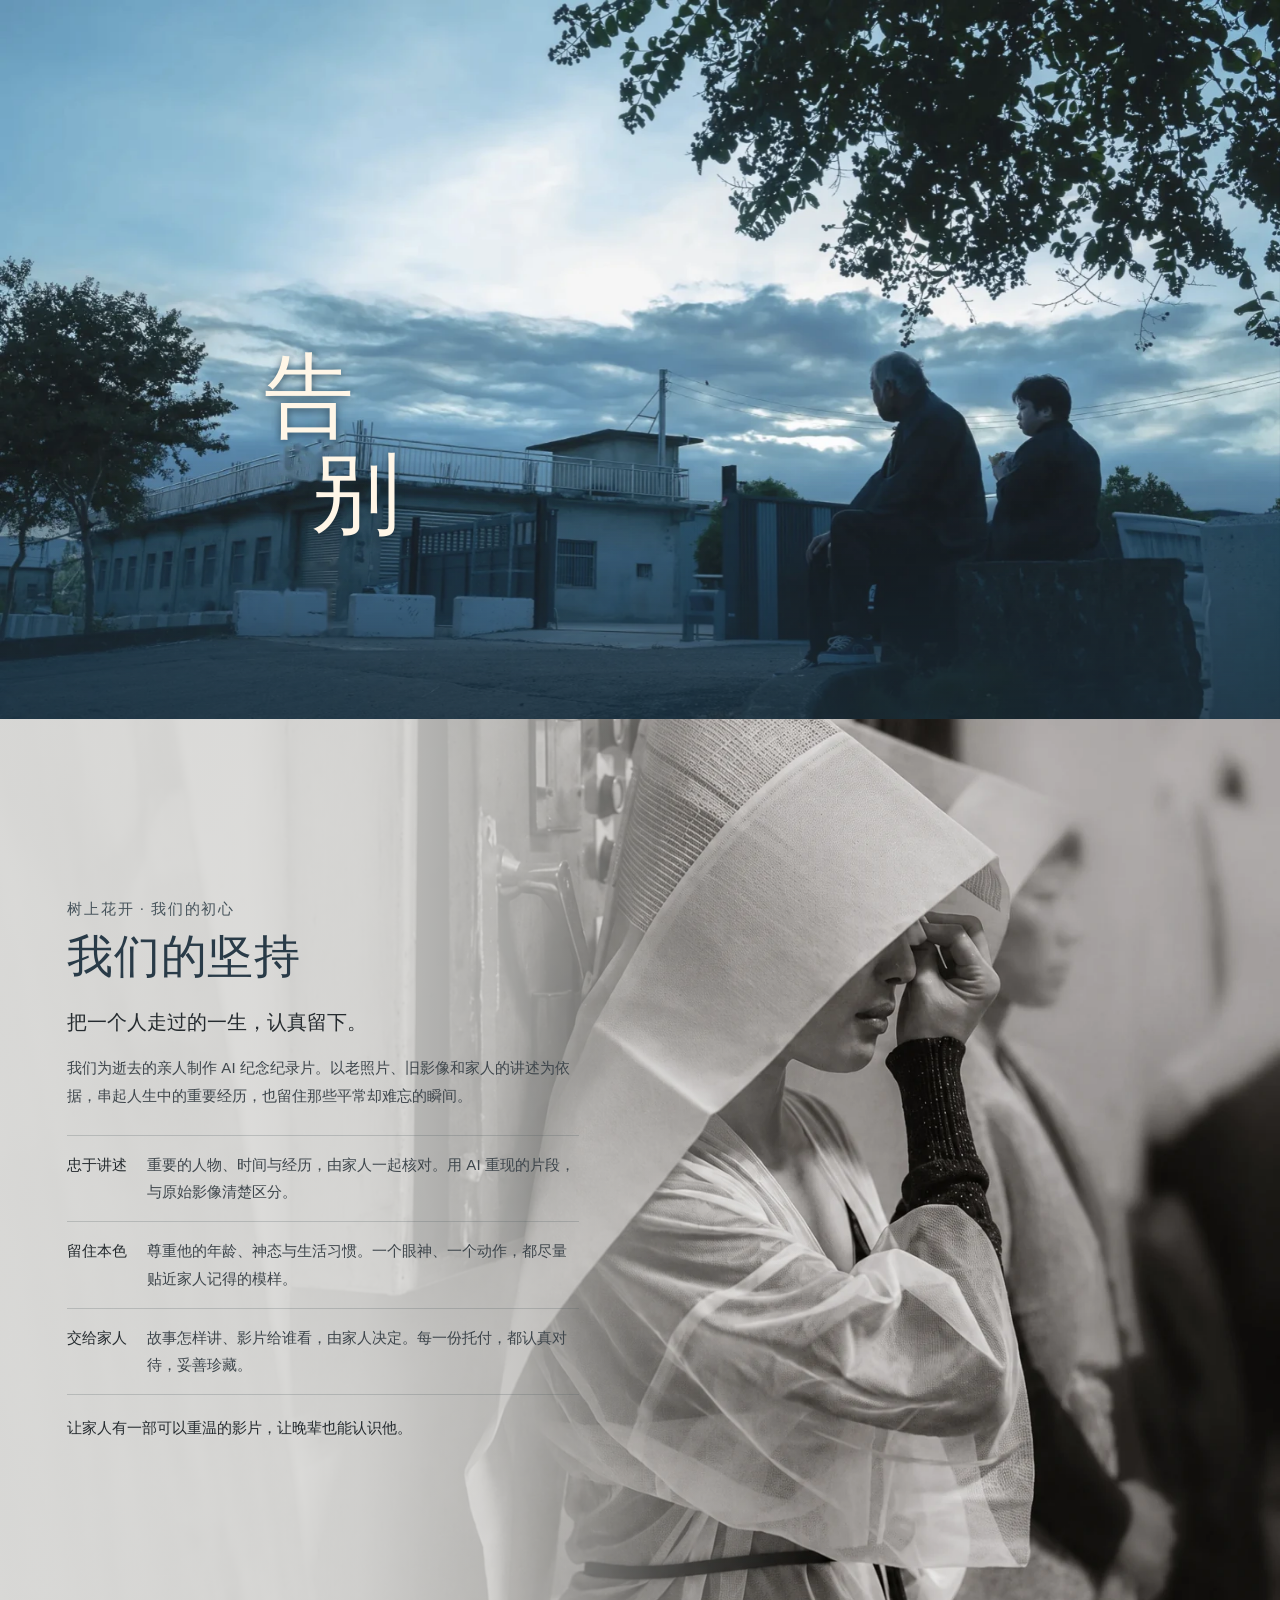
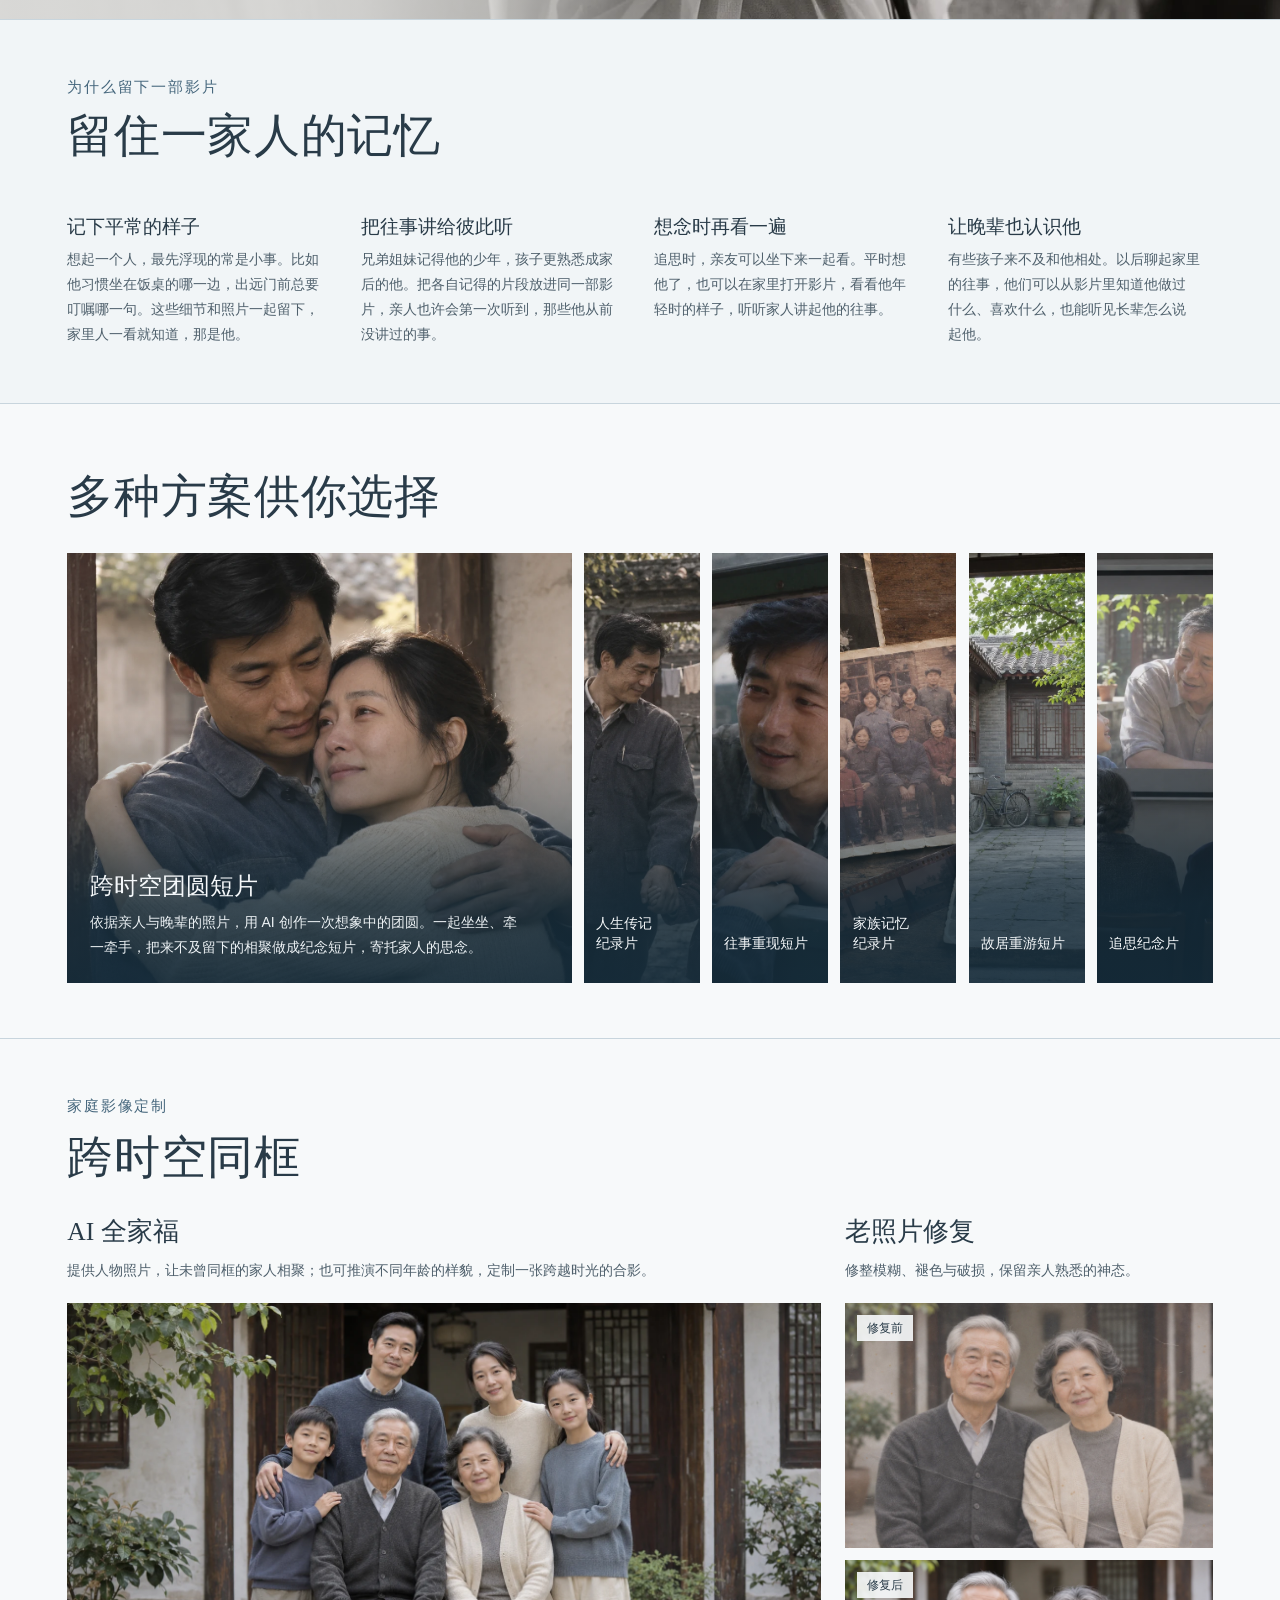
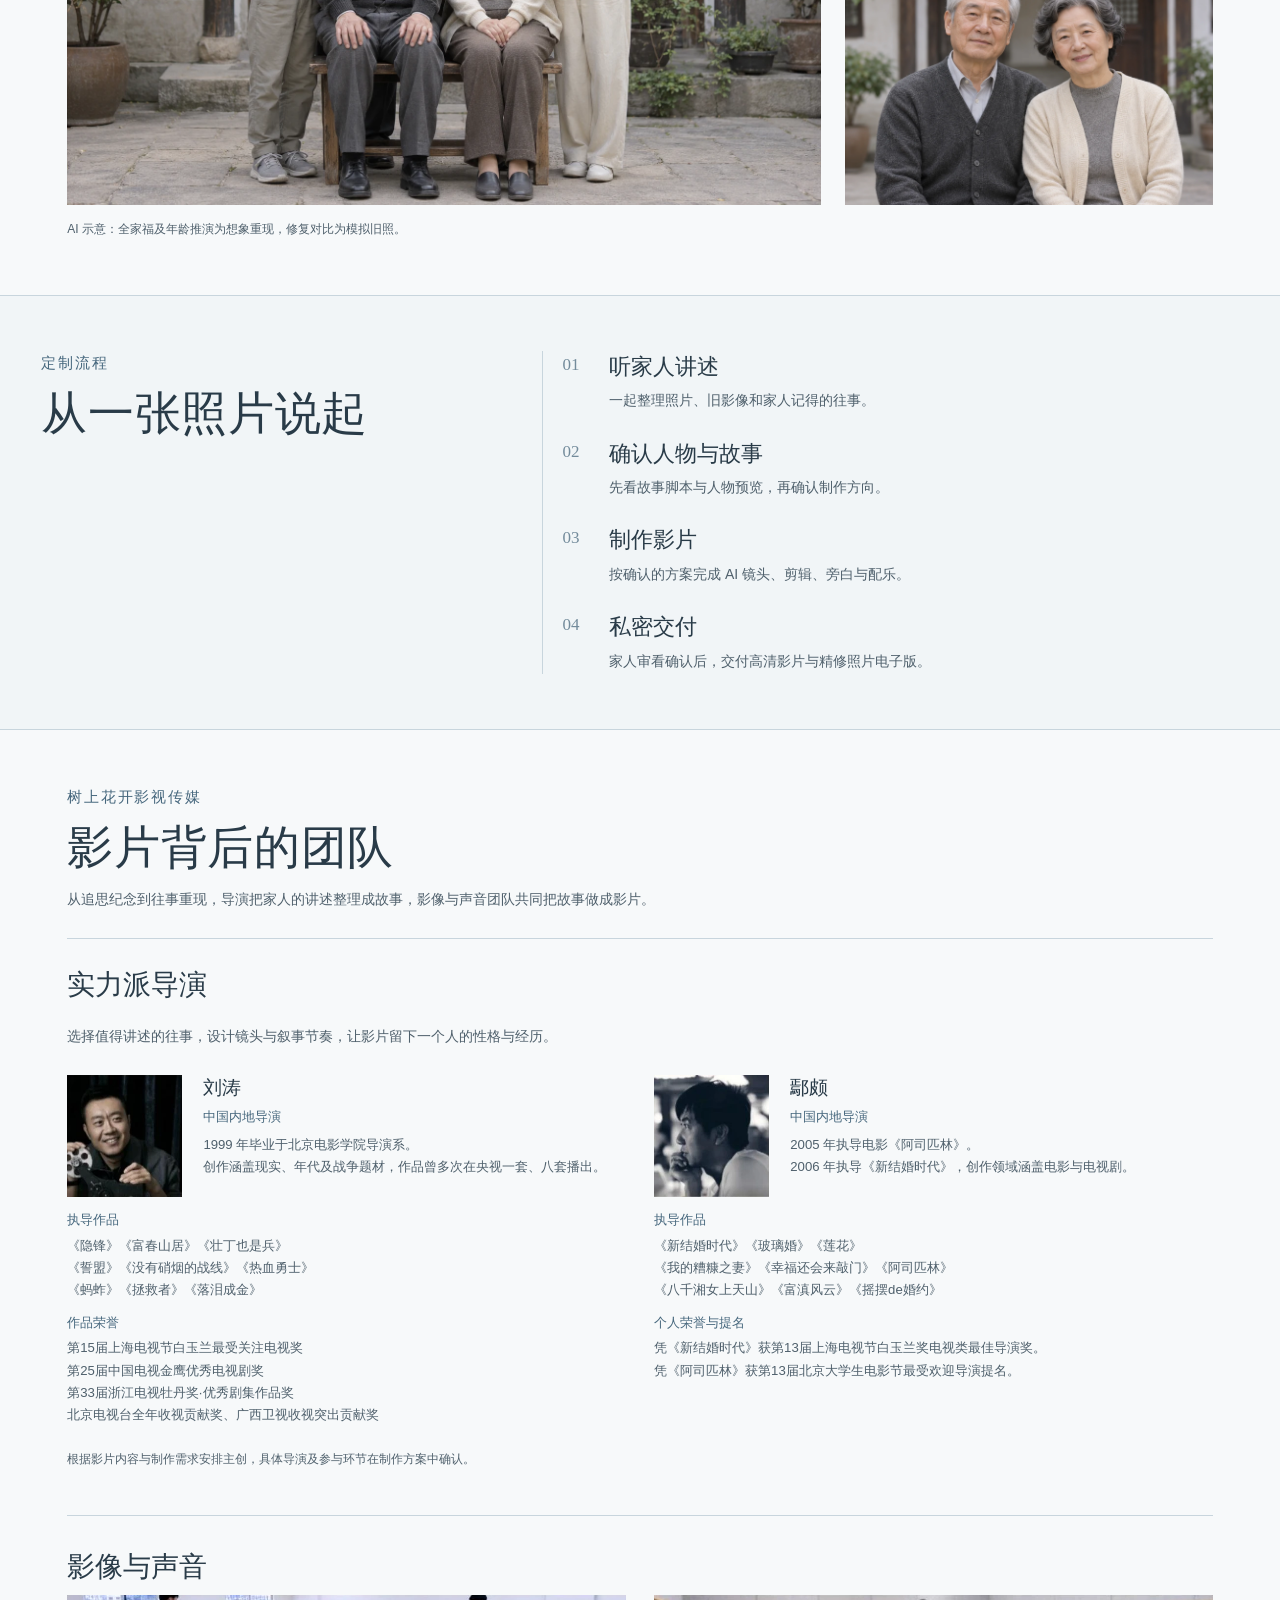
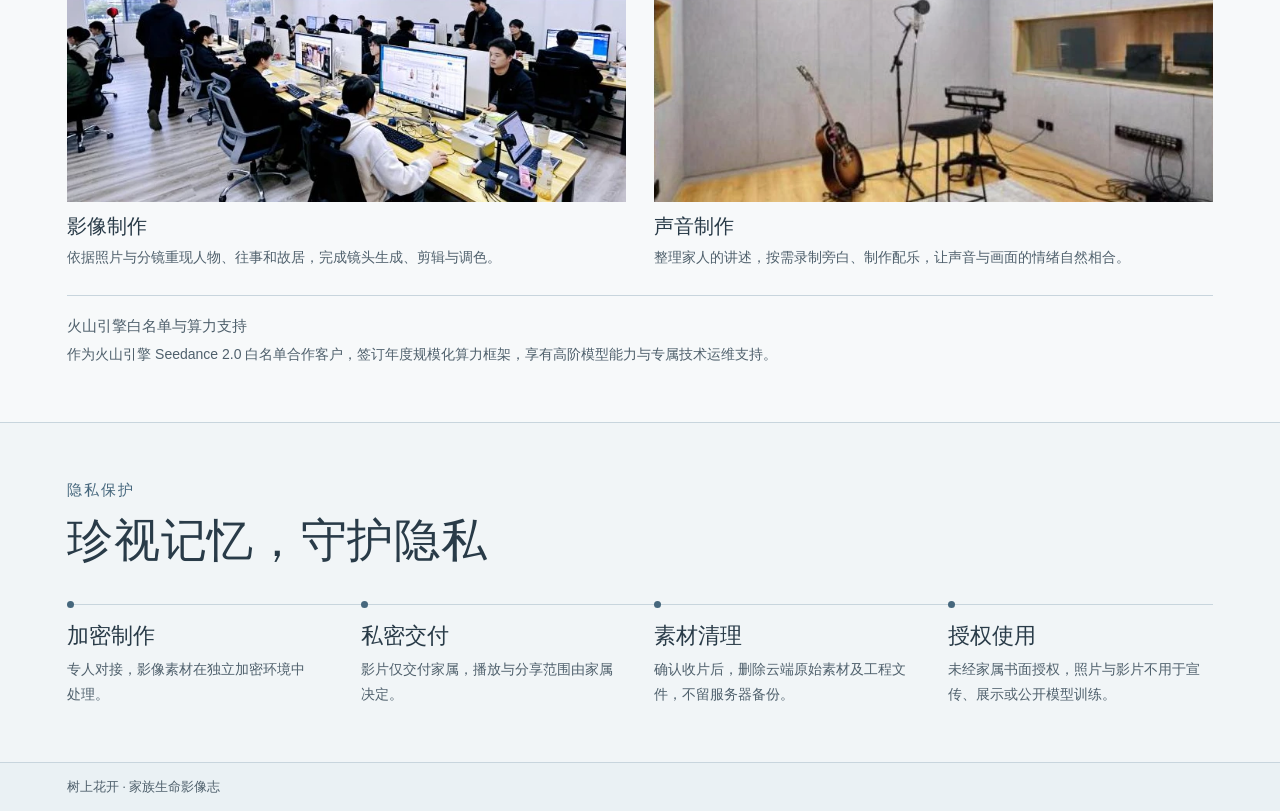
==== commit 2f821441: "Present family portrait and matching elder restoration examples" ====
--- a/memorial-film/index.html
+++ b/memorial-film/index.html
@@ -6,7 +6,7 @@
   <meta name="description" content="树上花开 · 家族生命影像志">
   <meta name="theme-color" content="#f7f9fa">
   <title>树上花开｜家族生命影像志</title>
-  <link rel="stylesheet" href="styles.css">
+  <link rel="stylesheet" href="styles.css?v=4e9e3c38a9">
   <script defer src="site.js"></script>
 </head>
 <body>
@@ -142,14 +142,37 @@
     <section class="chapter family-portrait" id="family-portrait" aria-labelledby="portrait-title">
       <div class="shell">
         <header class="chapter-heading">
-          <p class="chapter-label">AI 全家福定制</p>
-          <h2 id="portrait-title">补一张团圆的全家福</h2>
-          <p class="portrait-copy">提供人物照片，用 AI 创作一张完整的全家福。可以让未曾同框的家人相聚，也可依据照片与描述推演不同年龄的样貌，补上记忆里缺少的那张合影。</p>
-        </header>
-        <figure class="portrait-example">
-          <img src="assets/family-portrait/reunion-family.webp" width="1536" height="1024" alt="AI 全家福创作示例：祖父母、父母和两个孩子在家中院落相聚合影" loading="lazy">
-          <figcaption>AI 创作示例；合影场景及年龄推演为想象重现。</figcaption>
-        </figure>
+          <p class="chapter-label">家庭影像定制</p>
+          <h2 id="portrait-title">跨时空同框</h2>
+        </header>
+        <div class="photo-services">
+          <article class="photo-service">
+            <header class="photo-service-heading">
+              <h3>AI 全家福</h3>
+              <p>提供人物照片，让未曾同框的家人相聚；也可推演不同年龄的样貌，定制一张跨越时光的合影。</p>
+            </header>
+            <figure class="portrait-visual">
+              <img src="assets/family-portrait/reunion-family.webp" width="1536" height="1024" alt="AI 全家福示例：祖父母、父母和两个孩子在院落相聚合影" loading="lazy">
+            </figure>
+          </article>
+          <article class="photo-service">
+            <header class="photo-service-heading">
+              <h3>老照片修复</h3>
+              <p>修整模糊、褪色与破损，保留亲人熟悉的神态。</p>
+            </header>
+            <div class="restoration-pair">
+              <figure>
+                <img src="assets/family-portrait/elders-before.webp" width="1536" height="1024" alt="修复前示例：全家福中两位老人的合影，带有褪色、划痕与折痕" loading="lazy">
+                <figcaption>修复前</figcaption>
+              </figure>
+              <figure>
+                <img src="assets/family-portrait/elders-after.webp" width="1536" height="1024" alt="修复后示例：同一对老人的合影，画面清晰、色彩自然" loading="lazy">
+                <figcaption>修复后</figcaption>
+              </figure>
+            </div>
+          </article>
+        </div>
+        <p class="portrait-note">AI 示意：全家福及年龄推演为想象重现，修复对比为模拟旧照。</p>
       </div>
     </section>
 
--- a/memorial-film/styles.css
+++ b/memorial-film/styles.css
@@ -520,16 +520,31 @@
   .reveal.is-pending:not(:focus-within) { opacity: 1; transform: none }
 }
 
-/* AI family portrait example */
+/* Family portrait and restoration: one large image and two stacked examples. */
 .family-portrait { background: var(--surface) }
-.portrait-copy {
-  max-width: 51em;
-  margin-top: 12px;
-  color: var(--quiet);
-  font: 400 14px/1.8 var(--body);
-}
-.portrait-example img { aspect-ratio: 3 / 2; object-fit: contain }
-.portrait-example figcaption { margin-top: 13px; color: var(--quiet); font: 400 12px/1.7 var(--body) }
+.photo-services { display: grid; grid-template-columns: minmax(0, 2.05fr) minmax(0, 1fr); gap: 20px 24px }
+.photo-service { display: grid; grid-row: span 2; grid-template-rows: subgrid; min-width: 0 }
+.photo-service-heading h3 { margin-bottom: 8px; font-size: clamp(21px, 2vw, 28px); line-height: 1.4 }
+.photo-service-heading p { max-width: 42em; color: var(--quiet); font: 400 14px/1.8 var(--body) }
+.portrait-visual { position: relative; min-height: 0; background: var(--surface-alt) }
+.portrait-visual img { position: absolute; inset: 0; width: 100%; height: 100%; object-fit: cover }
+.restoration-pair { display: grid; gap: 12px }
+.restoration-pair figure { position: relative; min-width: 0 }
+.restoration-pair img { aspect-ratio: 3 / 2; object-fit: cover }
+.restoration-pair figcaption { position: absolute; left: 12px; top: 12px; padding: 3px 10px; background: #f7f9fae8; color: var(--ink); font: 400 12px/1.7 var(--body) }
+.portrait-note { margin-top: 14px; color: var(--quiet); font: 400 12px/1.7 var(--body) }
+@supports not (grid-template-rows: subgrid) {
+  .photo-service { grid-template-rows: auto 1fr; gap: 20px }
+  .photo-service-heading { min-height: 100px }
+}
+@media (max-width: 700px) {
+  .photo-services { grid-template-columns: minmax(0, 1fr); row-gap: 18px }
+  .photo-service + .photo-service { margin-top: 12px }
+  .portrait-visual { aspect-ratio: 3 / 2 }
+  .photo-service-heading p { font-size: 15px; line-height: 1.85 }
+  .photo-service-heading { min-height: 0 }
+  .restoration-pair { gap: 14px }
+}
 
 /* Phone layout, checked at iPhone 16 Pro portrait width (402 CSS px). */
 @media (max-width: 600px) {
@@ -541,7 +556,7 @@
   .chapter-heading { margin-bottom: 24px }
   .prologue h2, .chapter-heading h2 { font-size: 29px; line-height: 1.4 }
   .connected-list p, .timeline p, .about :where(p:not(.chapter-label)),
-  .portrait-copy { font-size: 15px; line-height: 1.85 }
+  .photo-service-heading p { font-size: 15px; line-height: 1.85 }
   .connected-list > li { padding-bottom: 24px }
   .connected-list h3, .origins .connected-list h3, .timeline h3 { font-size: 20px }
   .film-types, .film-types.is-interactive { gap: 10px }
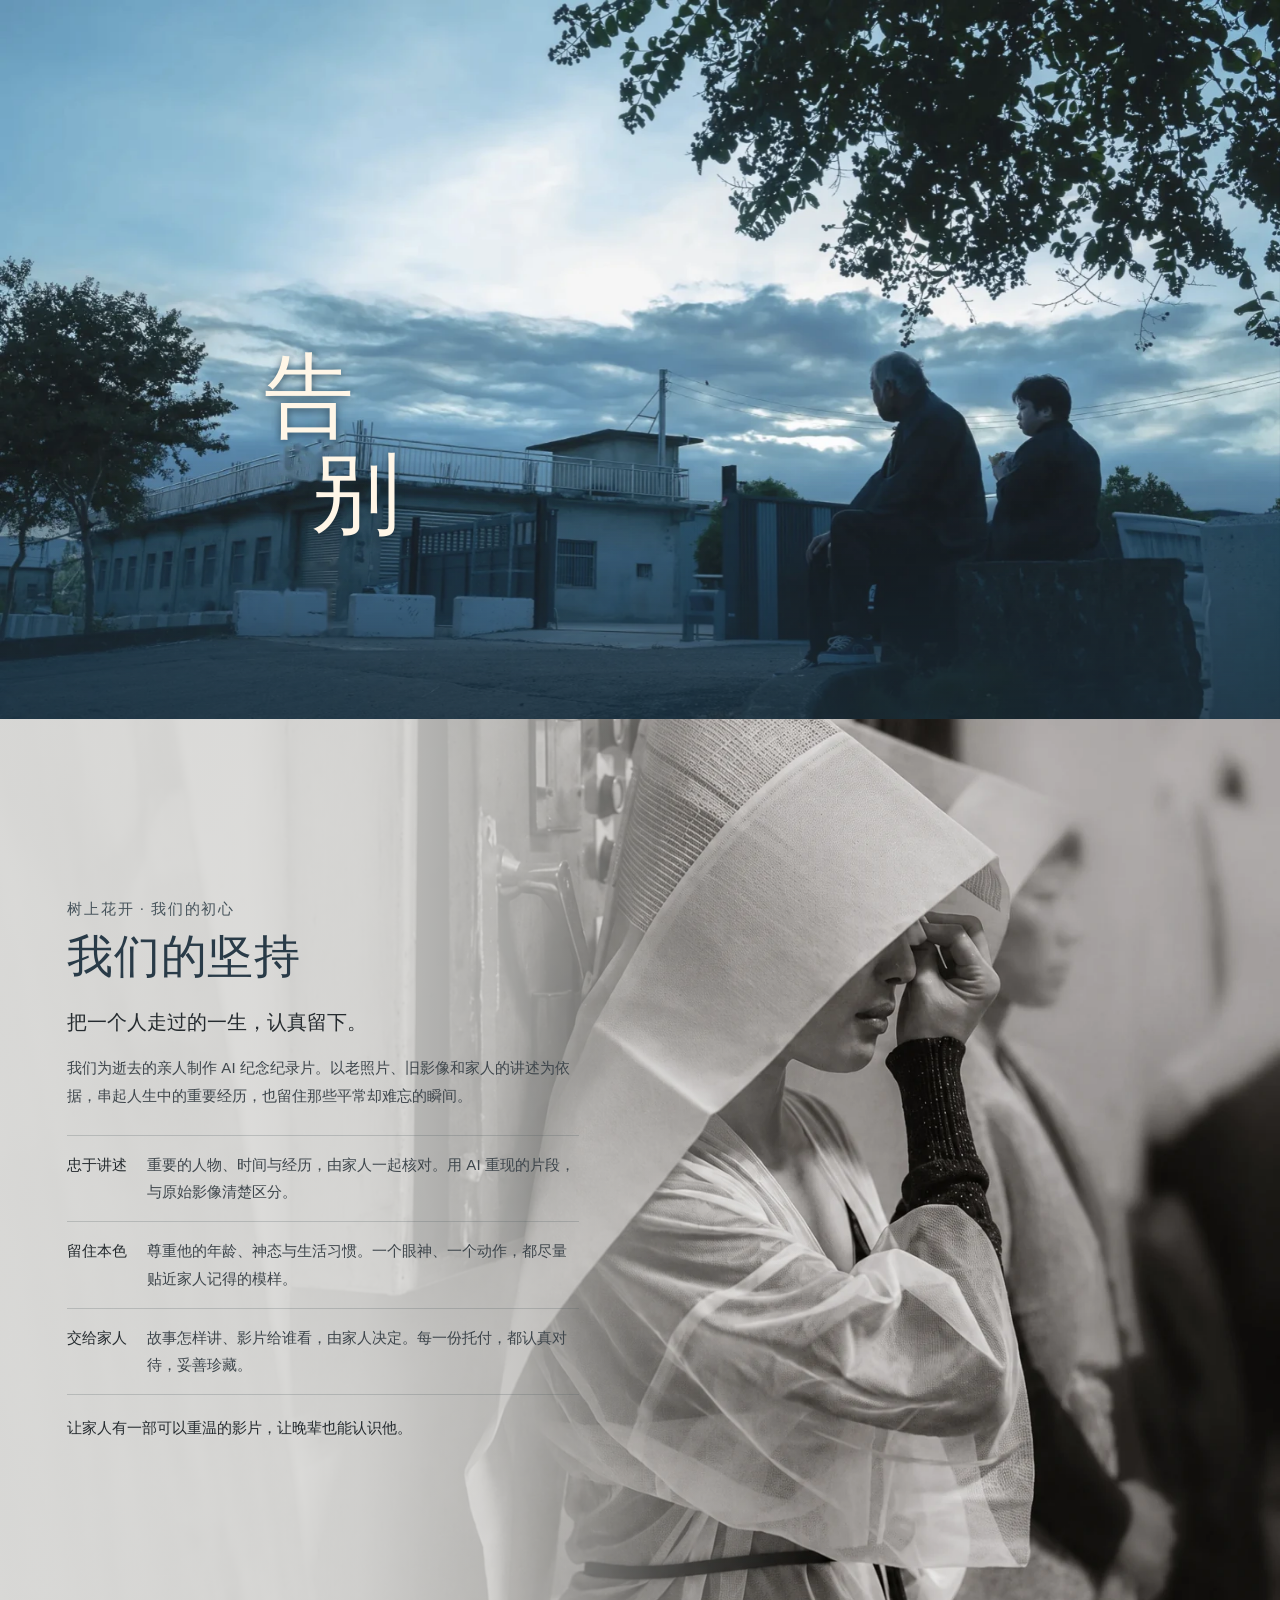
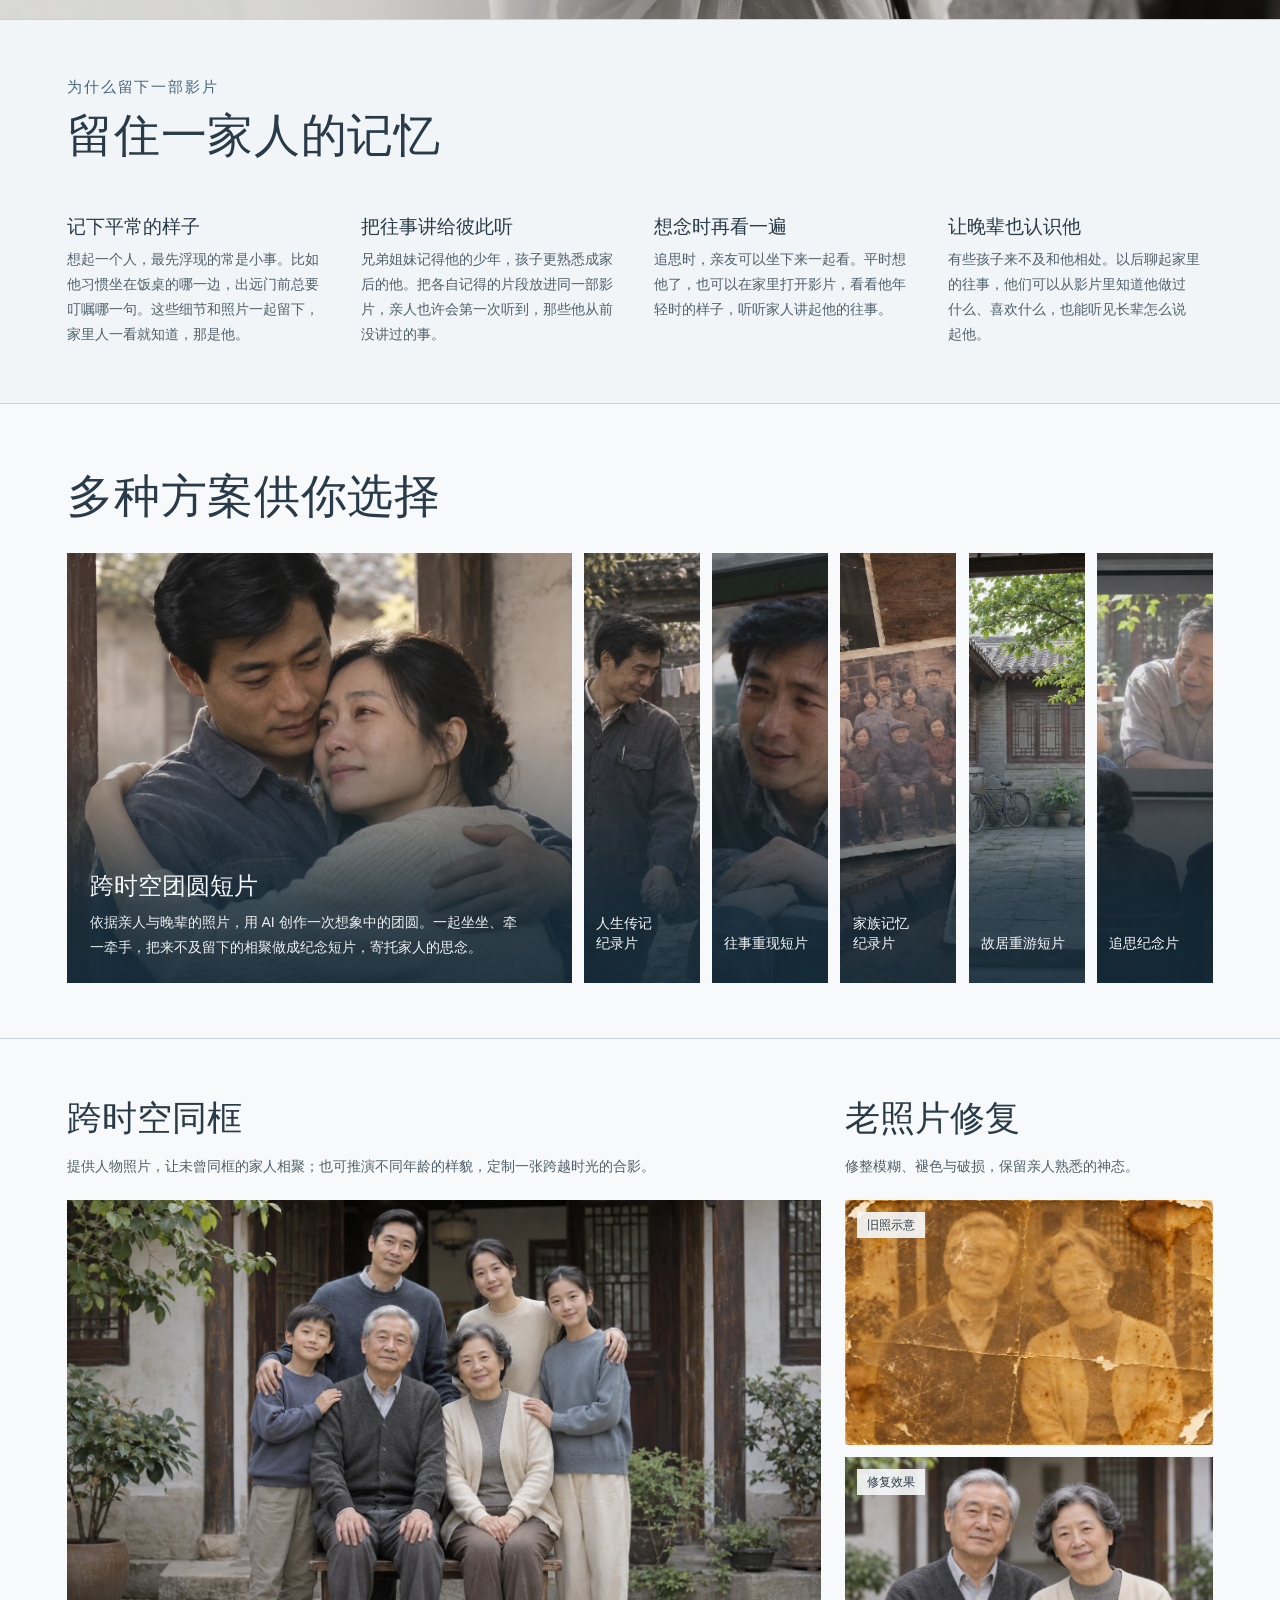
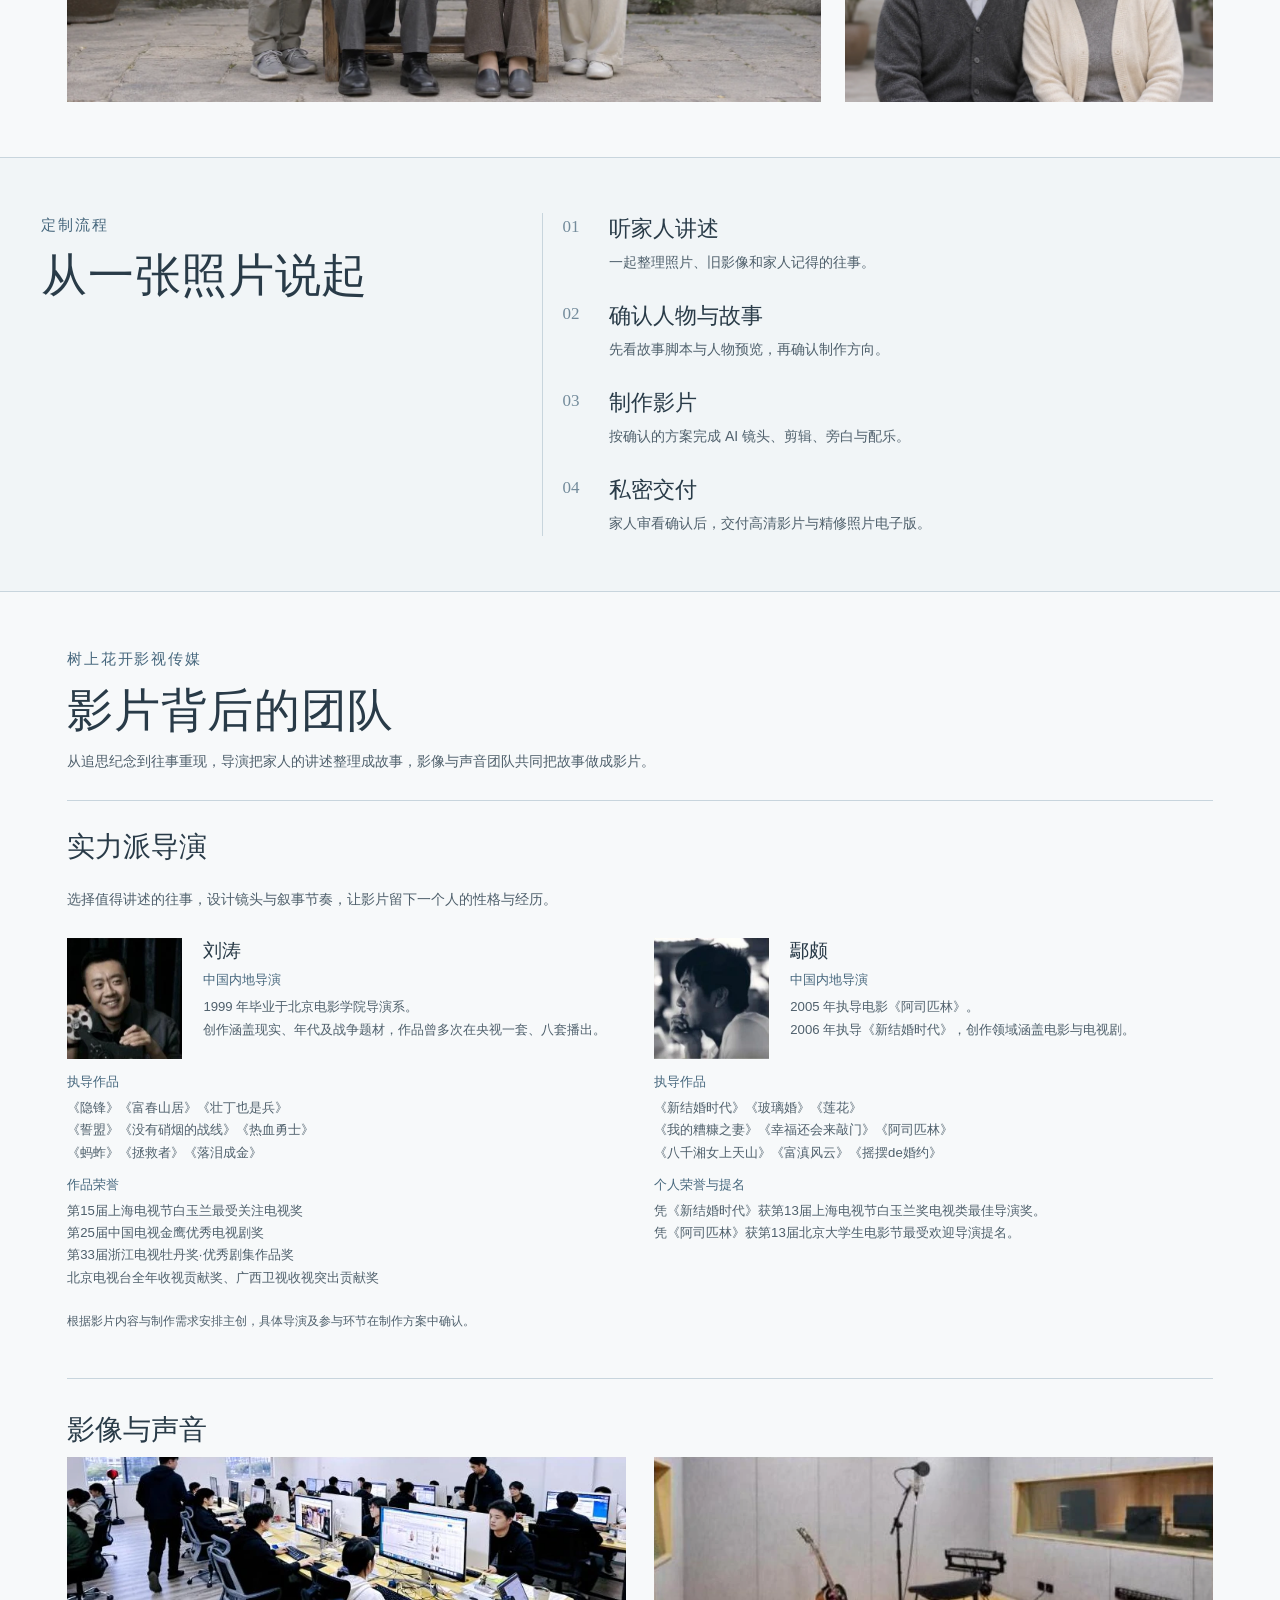
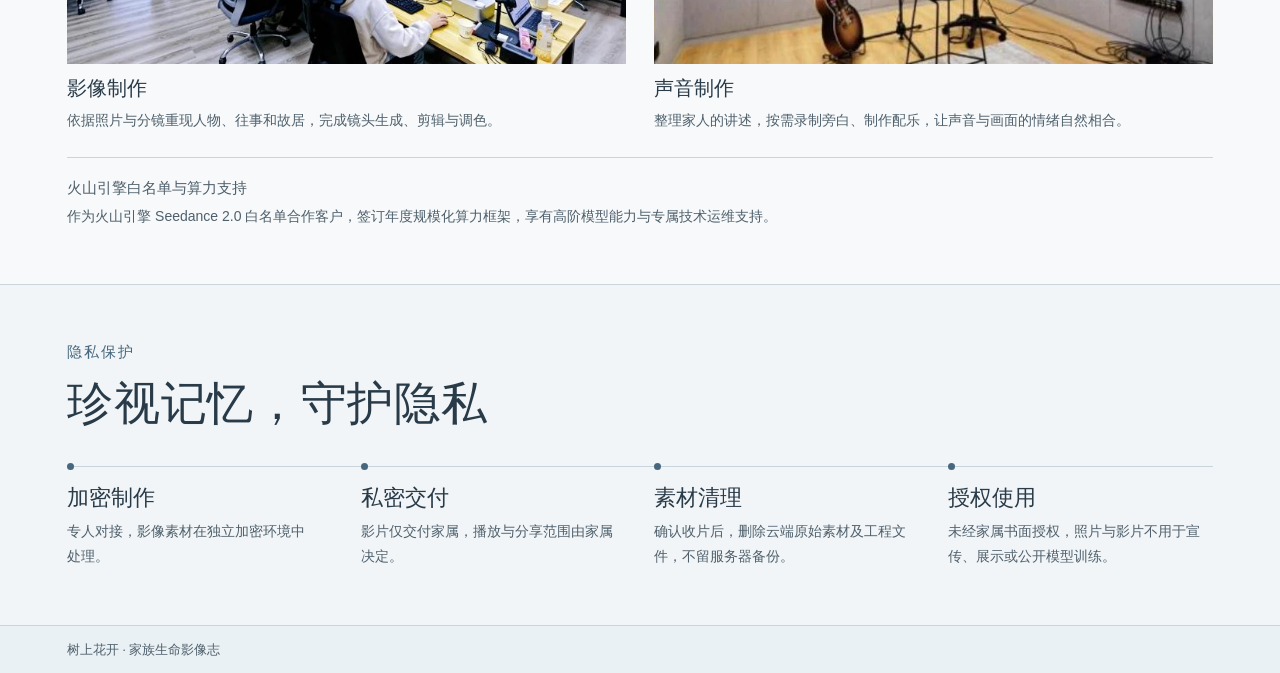
==== commit 5d096d70: "Strengthen aged-photo demonstration and simplify service headings" ====
--- a/memorial-film/index.html
+++ b/memorial-film/index.html
@@ -6,7 +6,7 @@
   <meta name="description" content="树上花开 · 家族生命影像志">
   <meta name="theme-color" content="#f7f9fa">
   <title>树上花开｜家族生命影像志</title>
-  <link rel="stylesheet" href="styles.css?v=4e9e3c38a9">
+  <link rel="stylesheet" href="styles.css?v=f0caab80b4">
   <script defer src="site.js"></script>
 </head>
 <body>
@@ -141,14 +141,10 @@
 
     <section class="chapter family-portrait" id="family-portrait" aria-labelledby="portrait-title">
       <div class="shell">
-        <header class="chapter-heading">
-          <p class="chapter-label">家庭影像定制</p>
-          <h2 id="portrait-title">跨时空同框</h2>
-        </header>
         <div class="photo-services">
           <article class="photo-service">
             <header class="photo-service-heading">
-              <h3>AI 全家福</h3>
+              <h2 id="portrait-title">跨时空同框</h2>
               <p>提供人物照片，让未曾同框的家人相聚；也可推演不同年龄的样貌，定制一张跨越时光的合影。</p>
             </header>
             <figure class="portrait-visual">
@@ -157,22 +153,21 @@
           </article>
           <article class="photo-service">
             <header class="photo-service-heading">
-              <h3>老照片修复</h3>
+              <h2>老照片修复</h2>
               <p>修整模糊、褪色与破损，保留亲人熟悉的神态。</p>
             </header>
             <div class="restoration-pair">
               <figure>
-                <img src="assets/family-portrait/elders-before.webp" width="1536" height="1024" alt="修复前示例：全家福中两位老人的合影，带有褪色、划痕与折痕" loading="lazy">
-                <figcaption>修复前</figcaption>
+                <img src="assets/family-portrait/elders-before-aged.webp" width="1536" height="1024" alt="模拟旧照：两位老人的合影严重泛黄、褪色与破损，面部细节模糊" loading="lazy">
+                <figcaption>旧照示意</figcaption>
               </figure>
               <figure>
                 <img src="assets/family-portrait/elders-after.webp" width="1536" height="1024" alt="修复后示例：同一对老人的合影，画面清晰、色彩自然" loading="lazy">
-                <figcaption>修复后</figcaption>
+                <figcaption>修复效果</figcaption>
               </figure>
             </div>
           </article>
         </div>
-        <p class="portrait-note">AI 示意：全家福及年龄推演为想象重现，修复对比为模拟旧照。</p>
       </div>
     </section>
 
--- a/memorial-film/styles.css
+++ b/memorial-film/styles.css
@@ -524,7 +524,7 @@
 .family-portrait { background: var(--surface) }
 .photo-services { display: grid; grid-template-columns: minmax(0, 2.05fr) minmax(0, 1fr); gap: 20px 24px }
 .photo-service { display: grid; grid-row: span 2; grid-template-rows: subgrid; min-width: 0 }
-.photo-service-heading h3 { margin-bottom: 8px; font-size: clamp(21px, 2vw, 28px); line-height: 1.4 }
+.photo-service-heading h2 { margin-bottom: 12px; font-size: clamp(27px, 2.7vw, 38px); line-height: 1.4 }
 .photo-service-heading p { max-width: 42em; color: var(--quiet); font: 400 14px/1.8 var(--body) }
 .portrait-visual { position: relative; min-height: 0; background: var(--surface-alt) }
 .portrait-visual img { position: absolute; inset: 0; width: 100%; height: 100%; object-fit: cover }
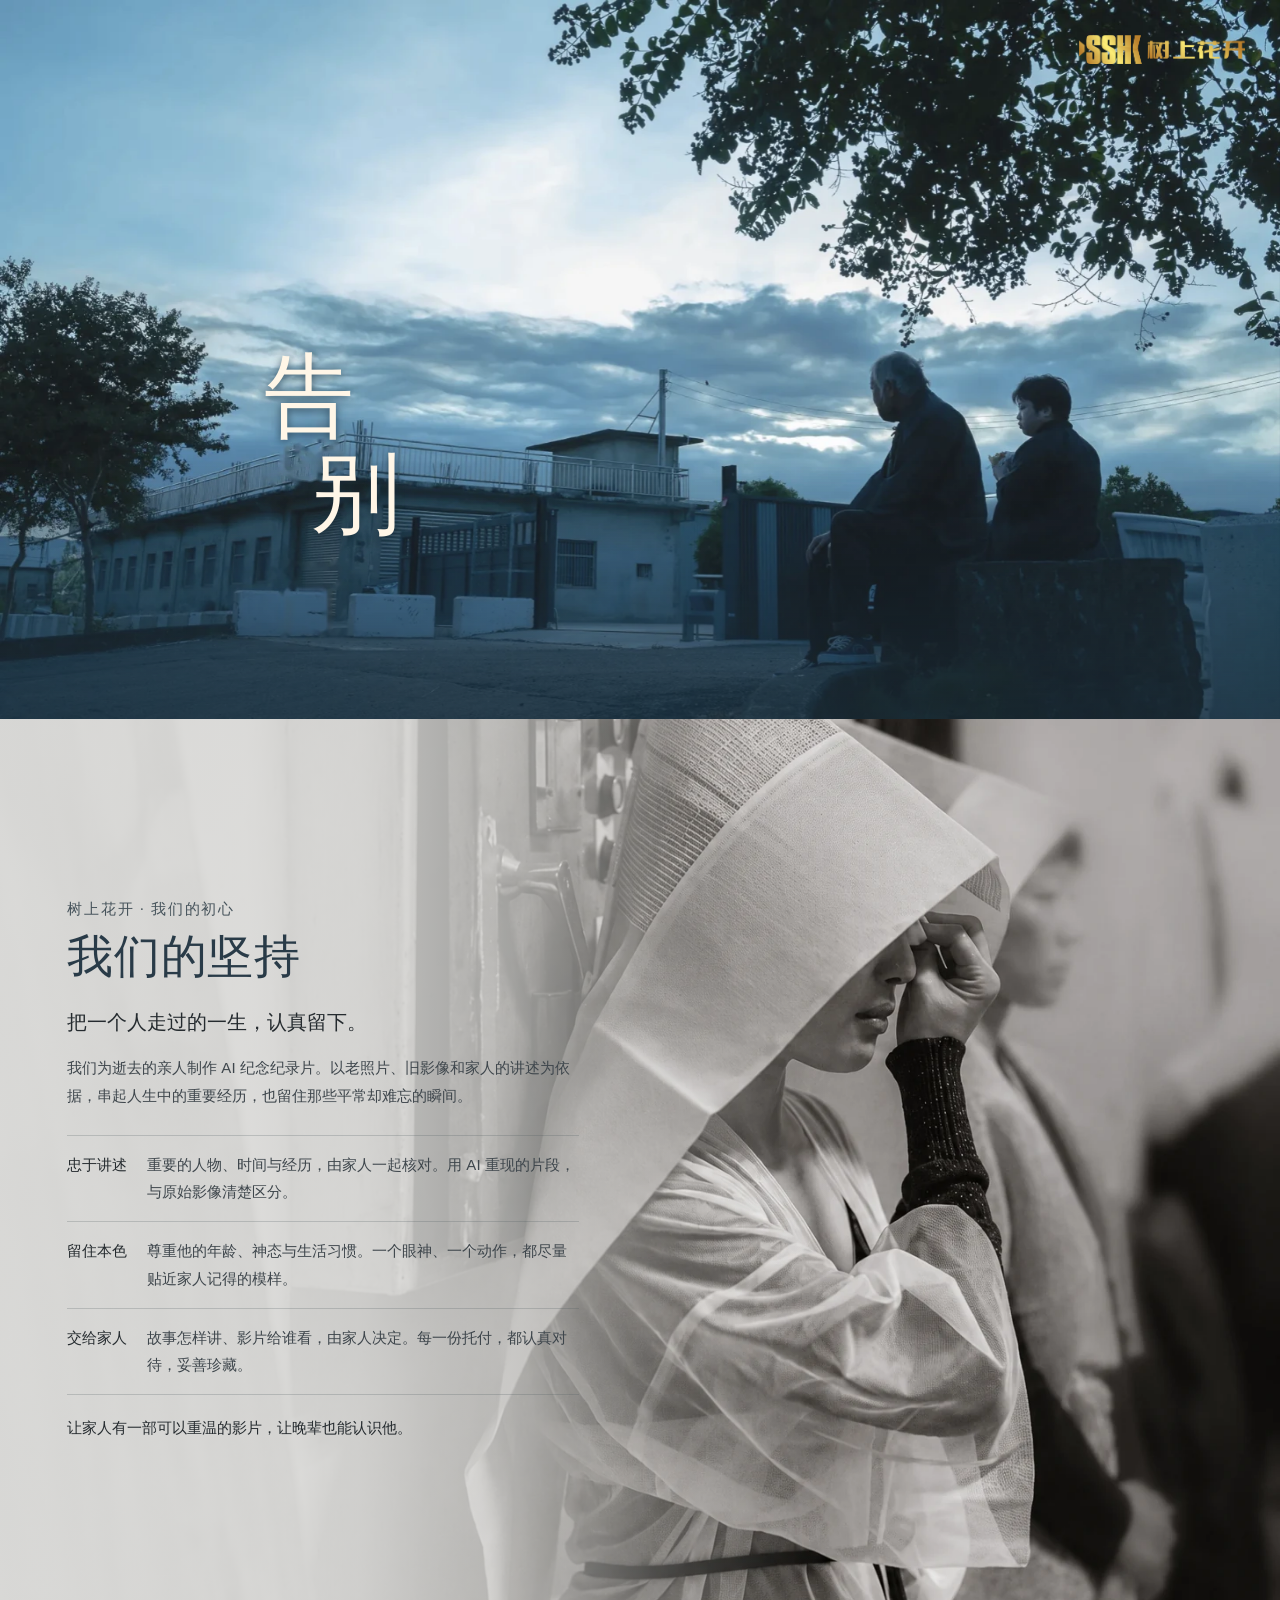
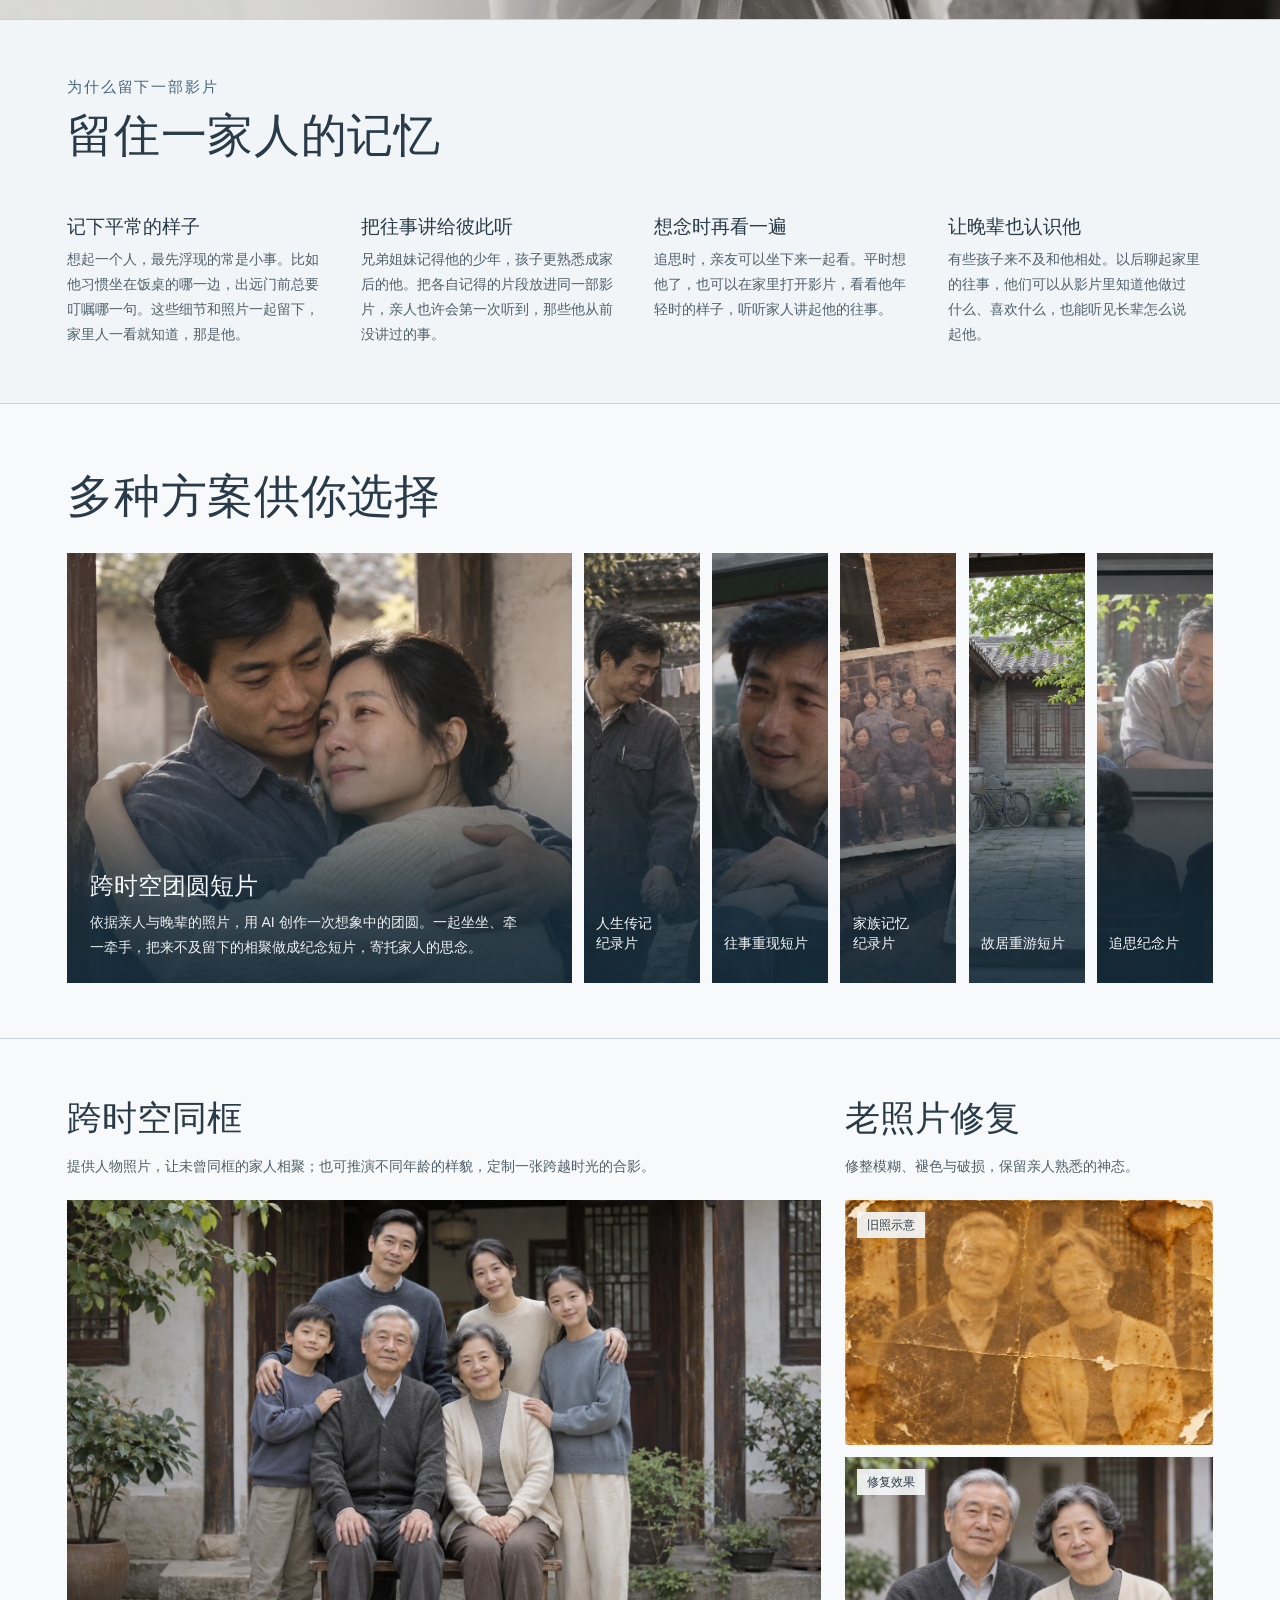
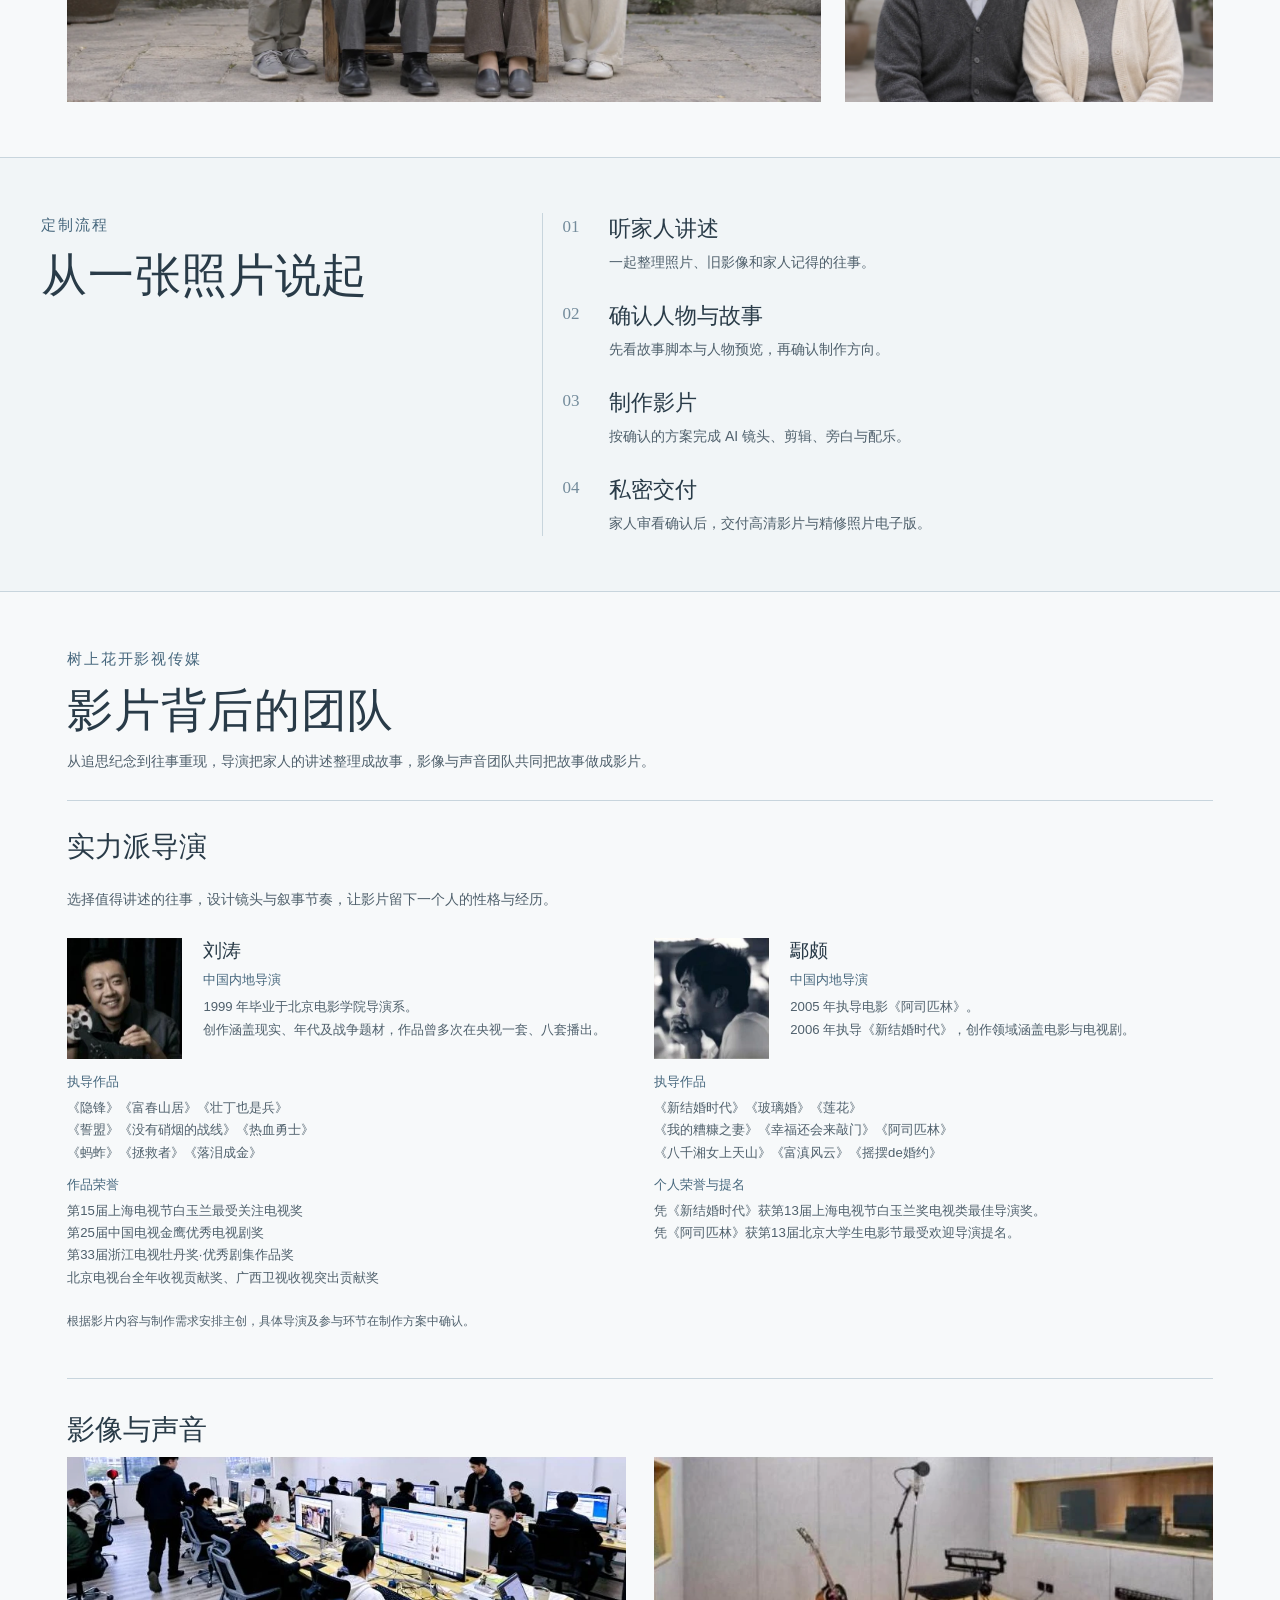
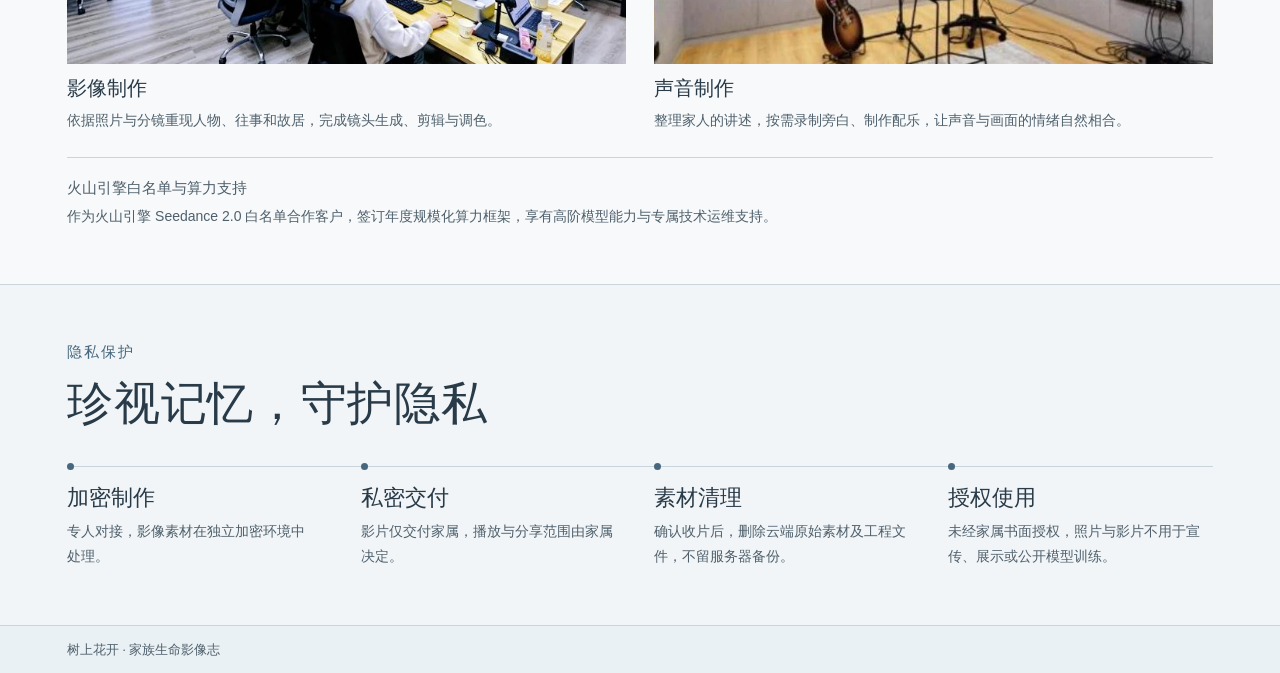
==== commit 8de7de94: "Add small original gold SSHK logo to hero top right" ====
--- a/memorial-film/index.html
+++ b/memorial-film/index.html
@@ -6,7 +6,7 @@
   <meta name="description" content="树上花开 · 家族生命影像志">
   <meta name="theme-color" content="#f7f9fa">
   <title>树上花开｜家族生命影像志</title>
-  <link rel="stylesheet" href="styles.css?v=f0caab80b4">
+  <link rel="stylesheet" href="styles.css?v=33aee50276">
   <script defer src="site.js"></script>
 </head>
 <body>
@@ -15,6 +15,9 @@
       <figure>
         <img src="assets/hero.webp" width="1644" height="924" alt="蓝灰色暮光下 两个人在树荫旁并肩而坐" fetchpriority="high">
       </figure>
+      <svg class="hero-brand" viewBox="160 351 740 130" role="img" aria-label="SSHK 树上花开" xmlns="http://www.w3.org/2000/svg">
+        <image href="assets/sshk-logo-gold.png" width="1034" height="832" />
+      </svg>
       <h1 class="hero-caption" id="hero-title"><span>告</span><span>别</span></h1>
     </section>
 
--- a/memorial-film/styles.css
+++ b/memorial-film/styles.css
@@ -35,6 +35,18 @@
   inset: auto 0 0;
   height: 36%;
   background: linear-gradient(0deg, #192c399e, transparent);
+  pointer-events: none;
+}
+/* Display the original transparent gold logo without its empty canvas margins. */
+.hero-brand {
+  position: absolute;
+  z-index: 2;
+  top: max(clamp(14px, 2.7vw, 42px), env(safe-area-inset-top));
+  right: max(clamp(16px, 2.7vw, 42px), env(safe-area-inset-right));
+  width: clamp(110px, 13vw, 190px);
+  height: auto;
+  aspect-ratio: 740 / 130;
+  overflow: hidden;
   pointer-events: none;
 }
 .hero-caption {
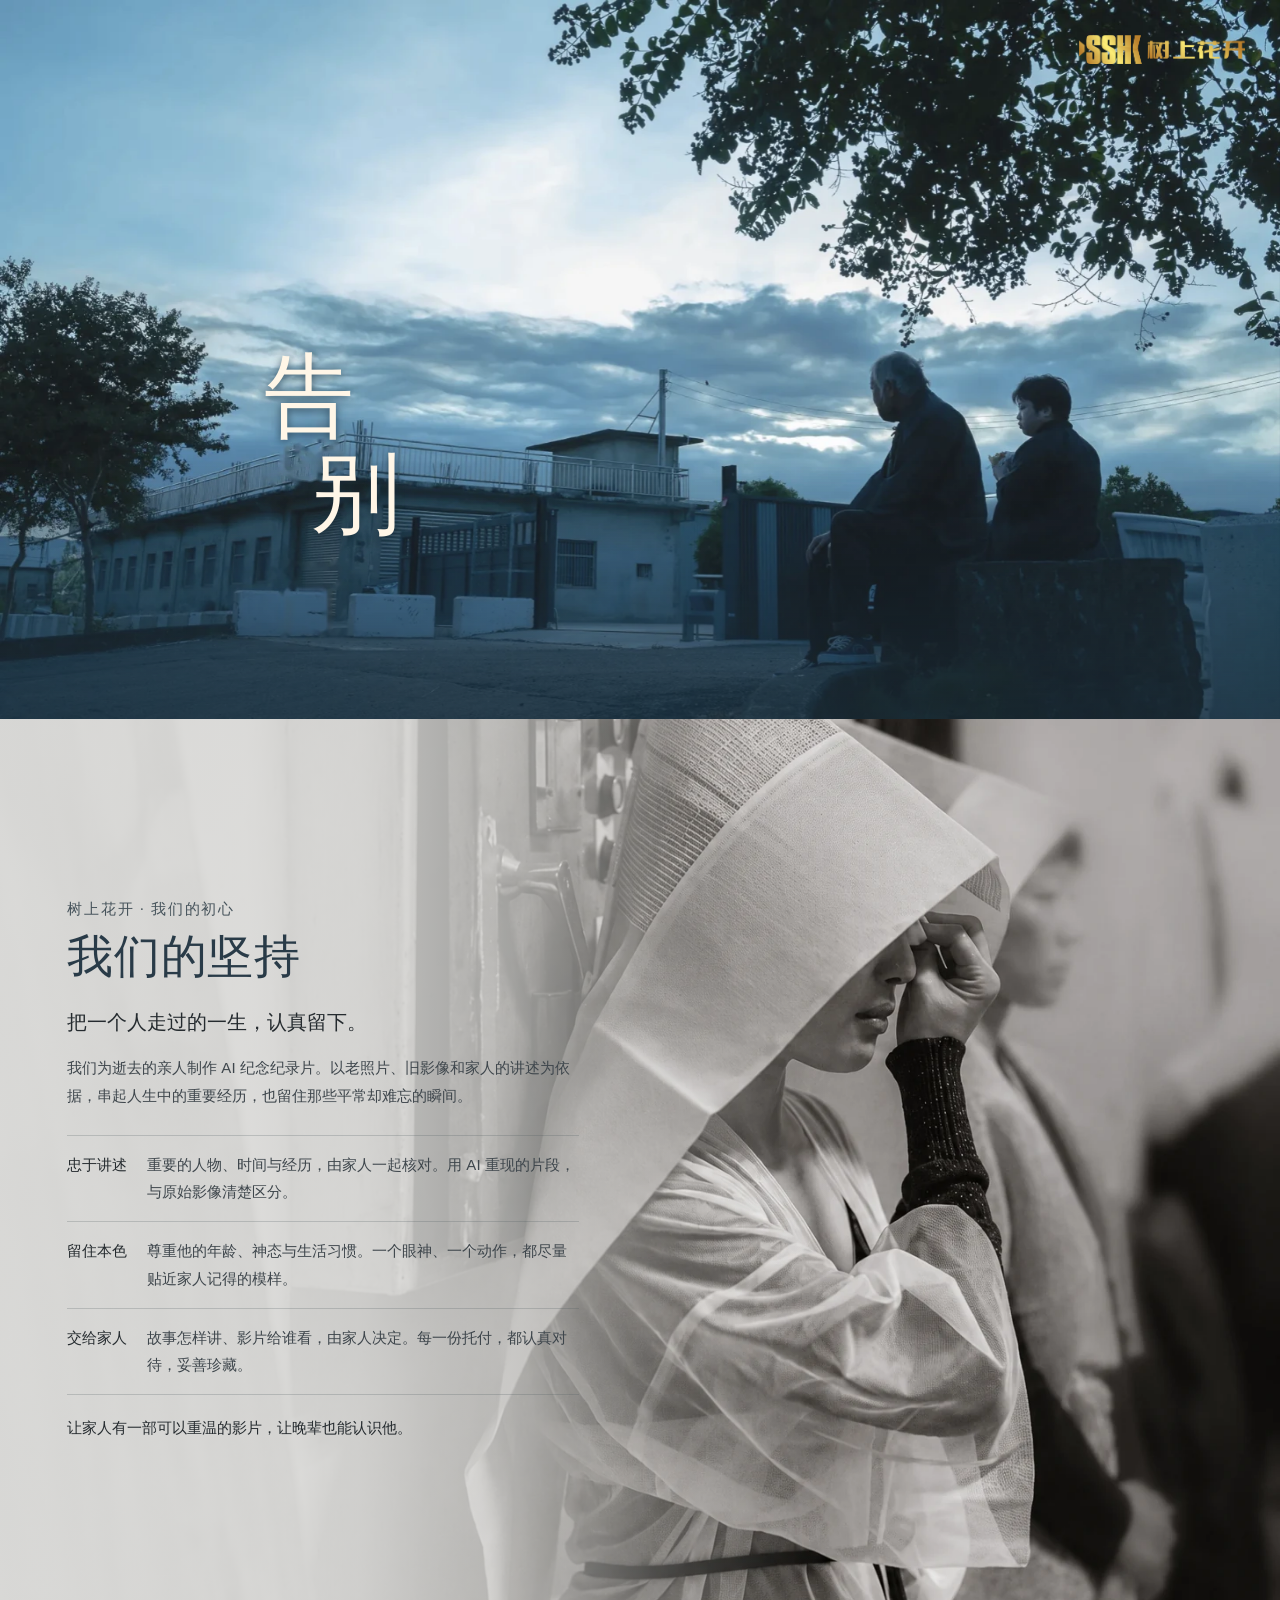
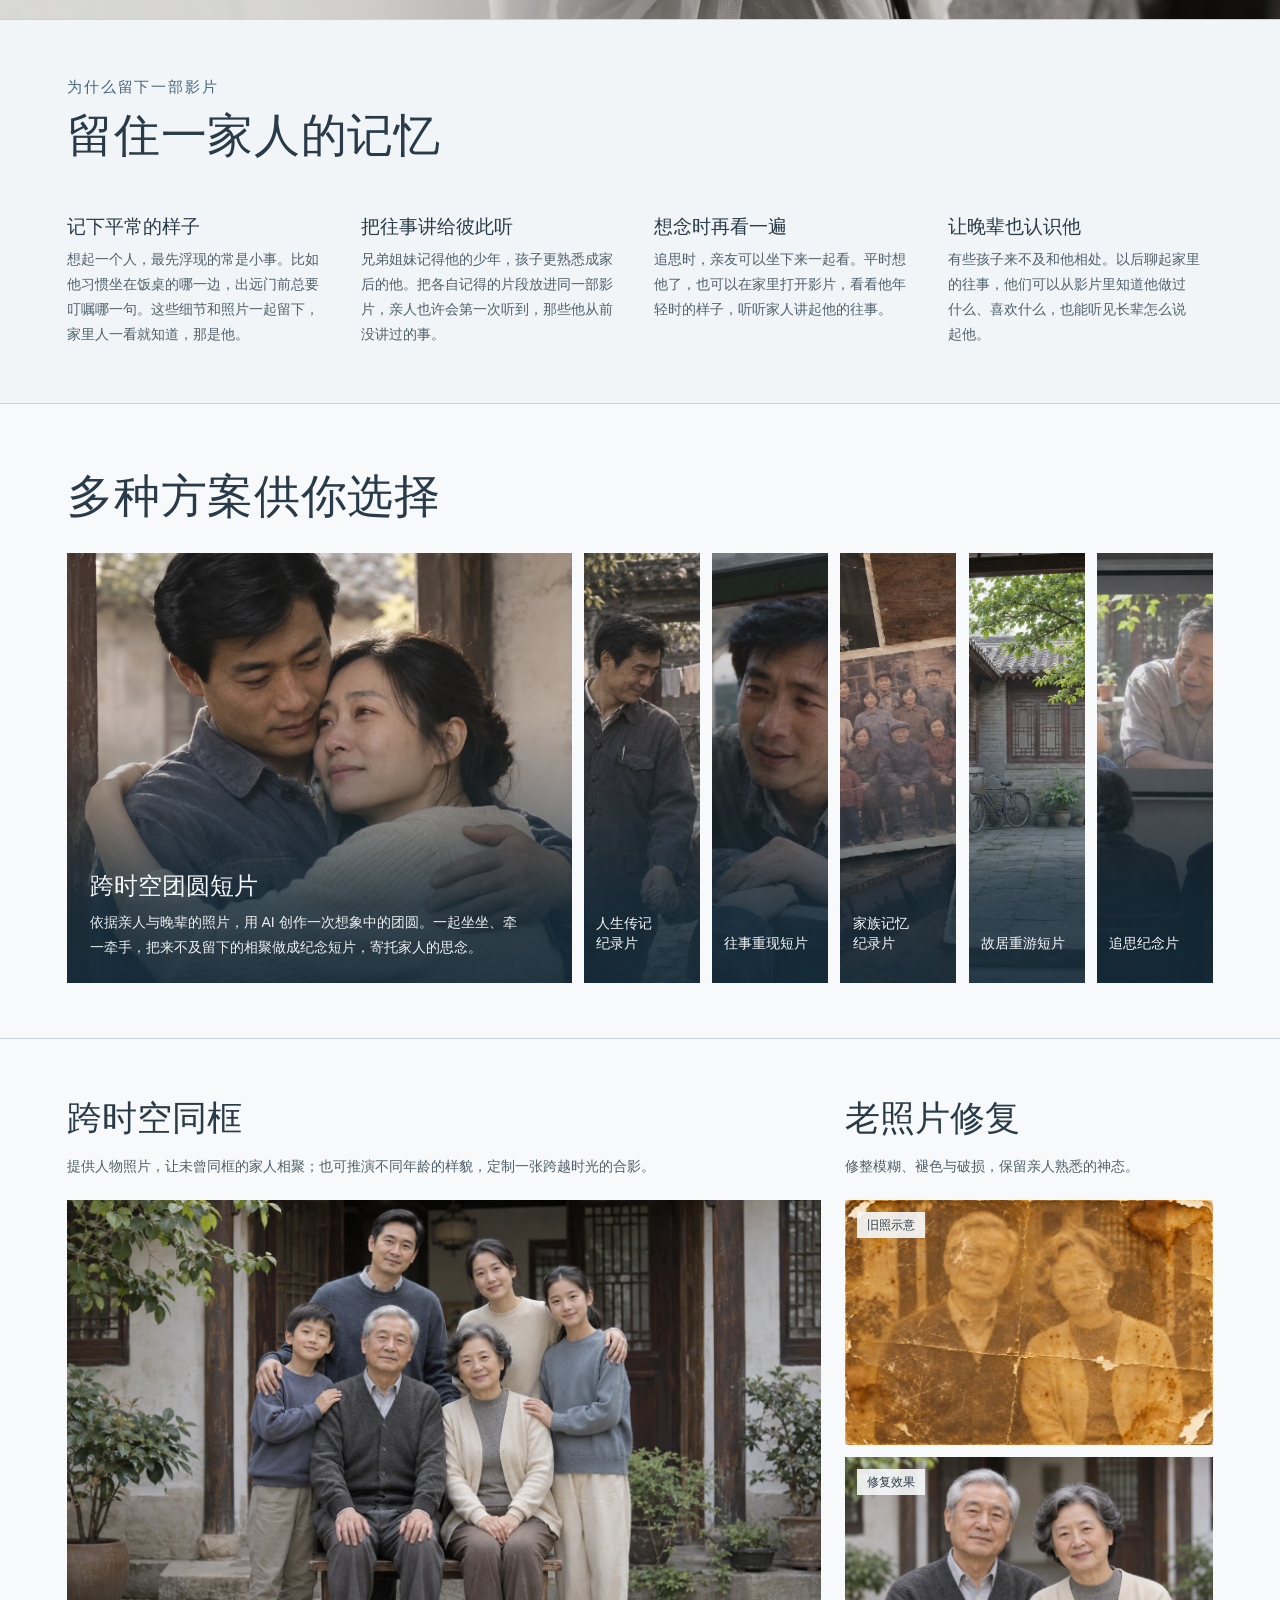
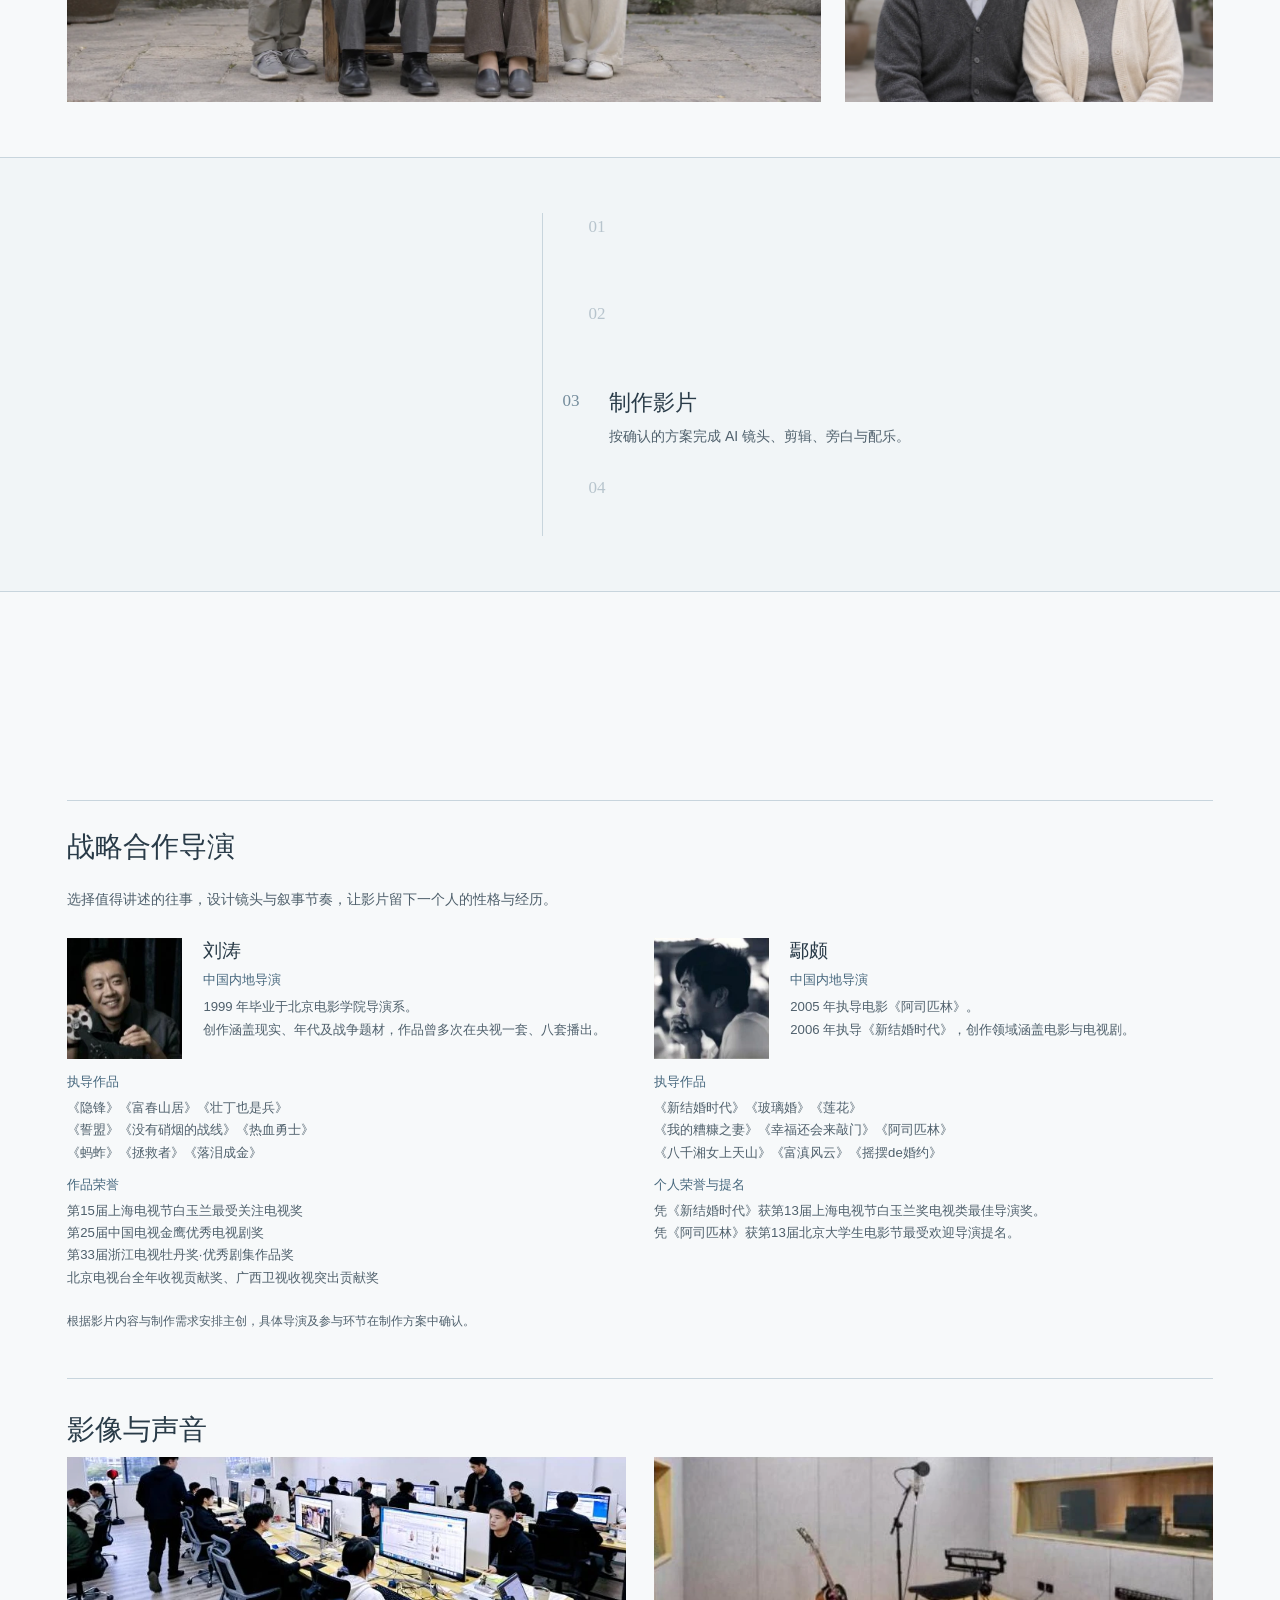
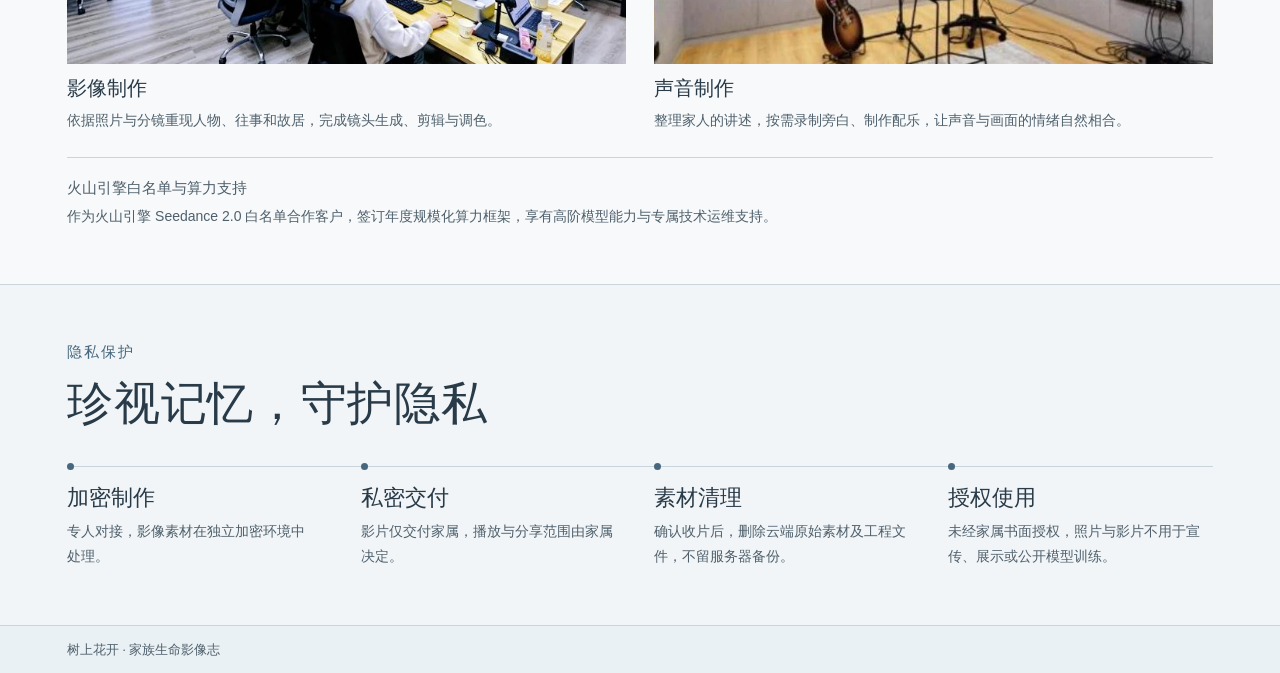
==== commit 405e54ef: "Use strategic partner director title on both film sites" ====
--- a/memorial-film/index.html
+++ b/memorial-film/index.html
@@ -198,7 +198,7 @@
         </header>
 
         <div class="team-group reveal">
-          <h3>实力派导演</h3>
+          <h3>战略合作导演</h3>
           <p class="director-purpose">选择值得讲述的往事，设计镜头与叙事节奏，让影片留下一个人的性格与经历。</p>
           <ul class="director-grid team-grid" role="list">
             <li class="director-profile">
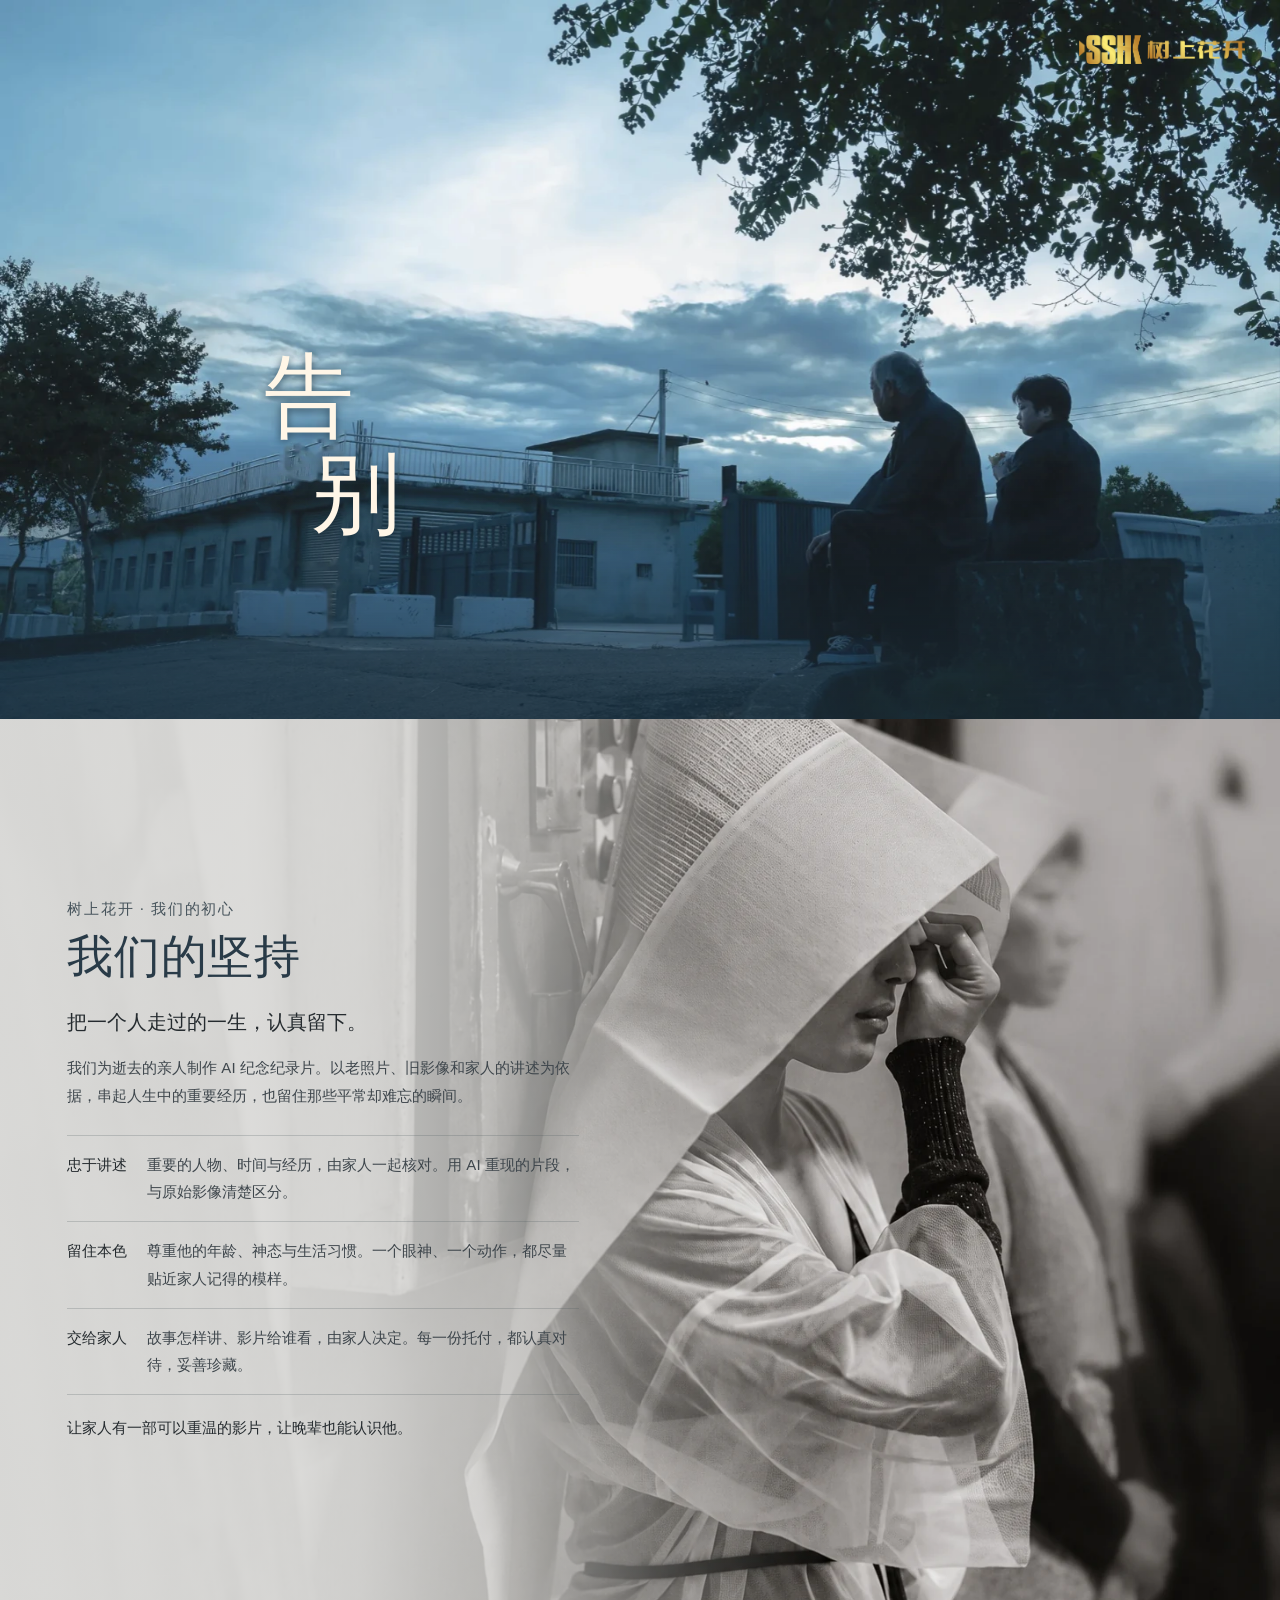
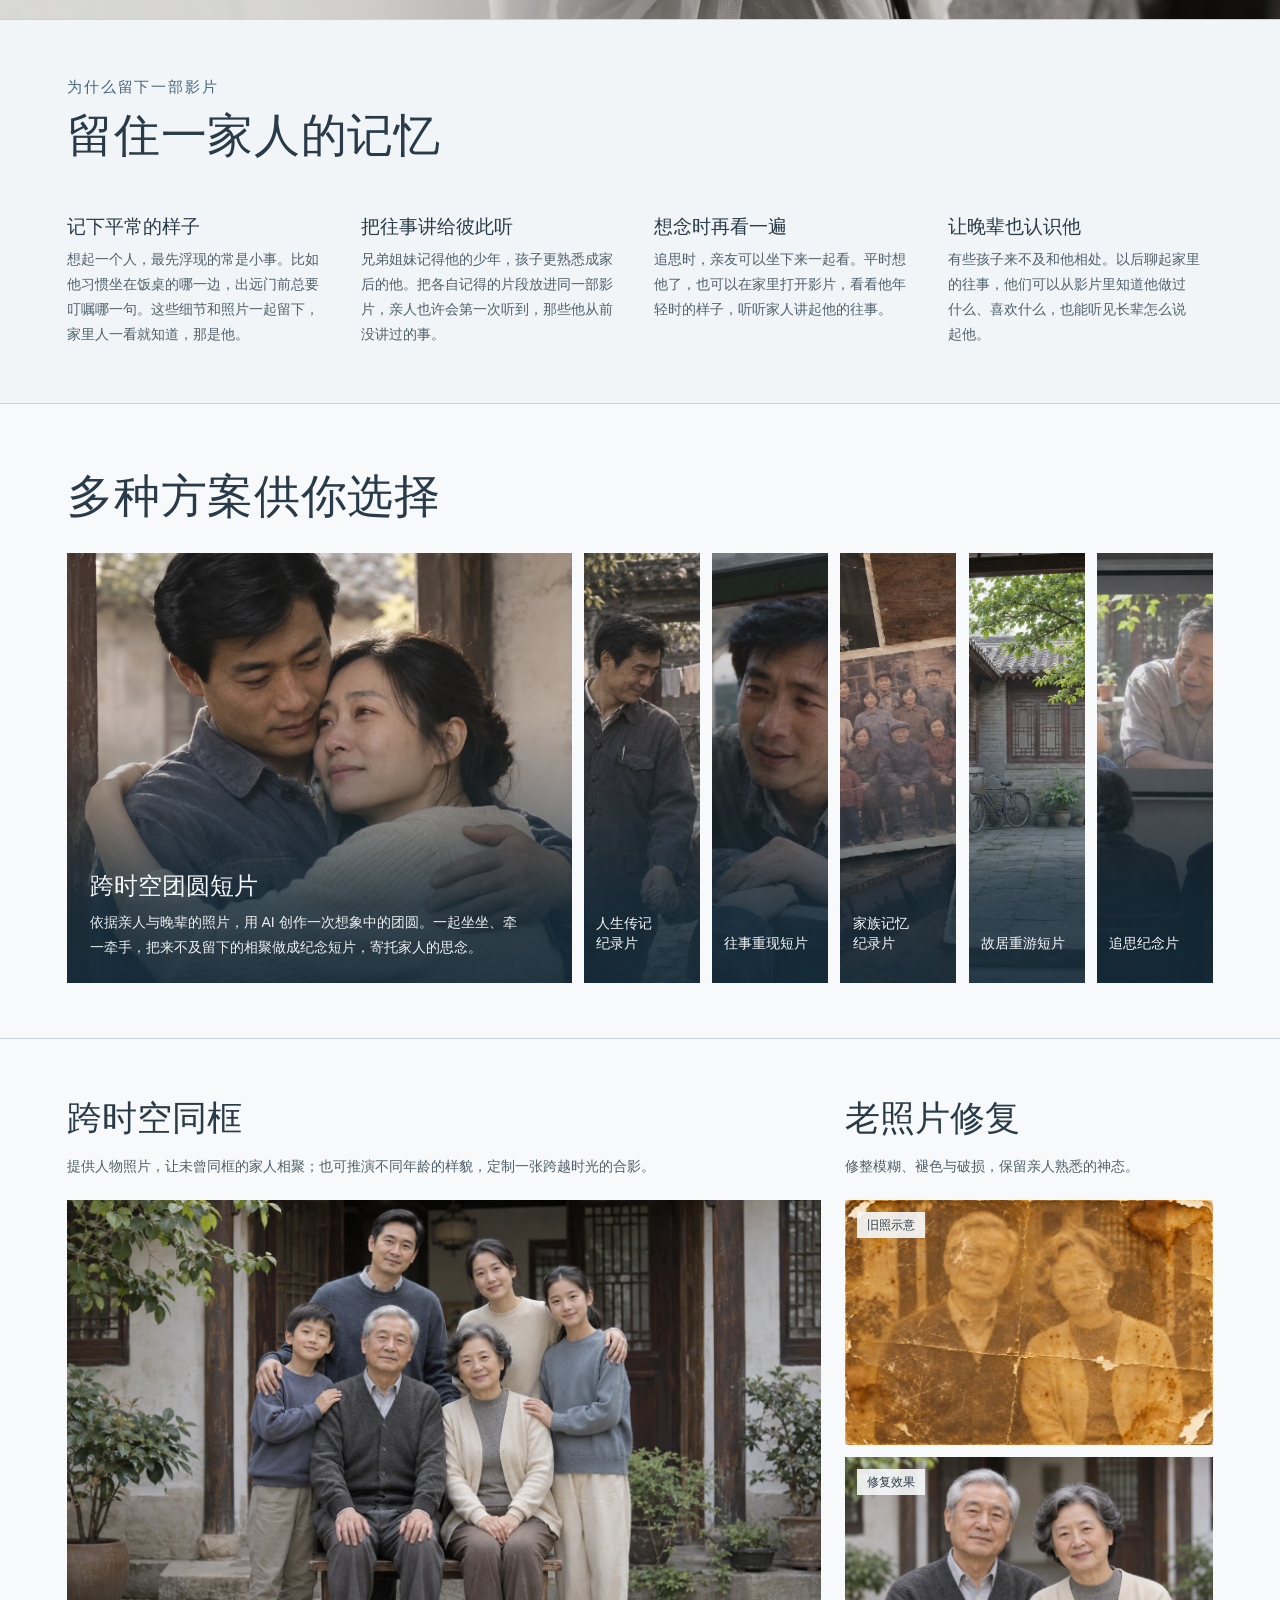
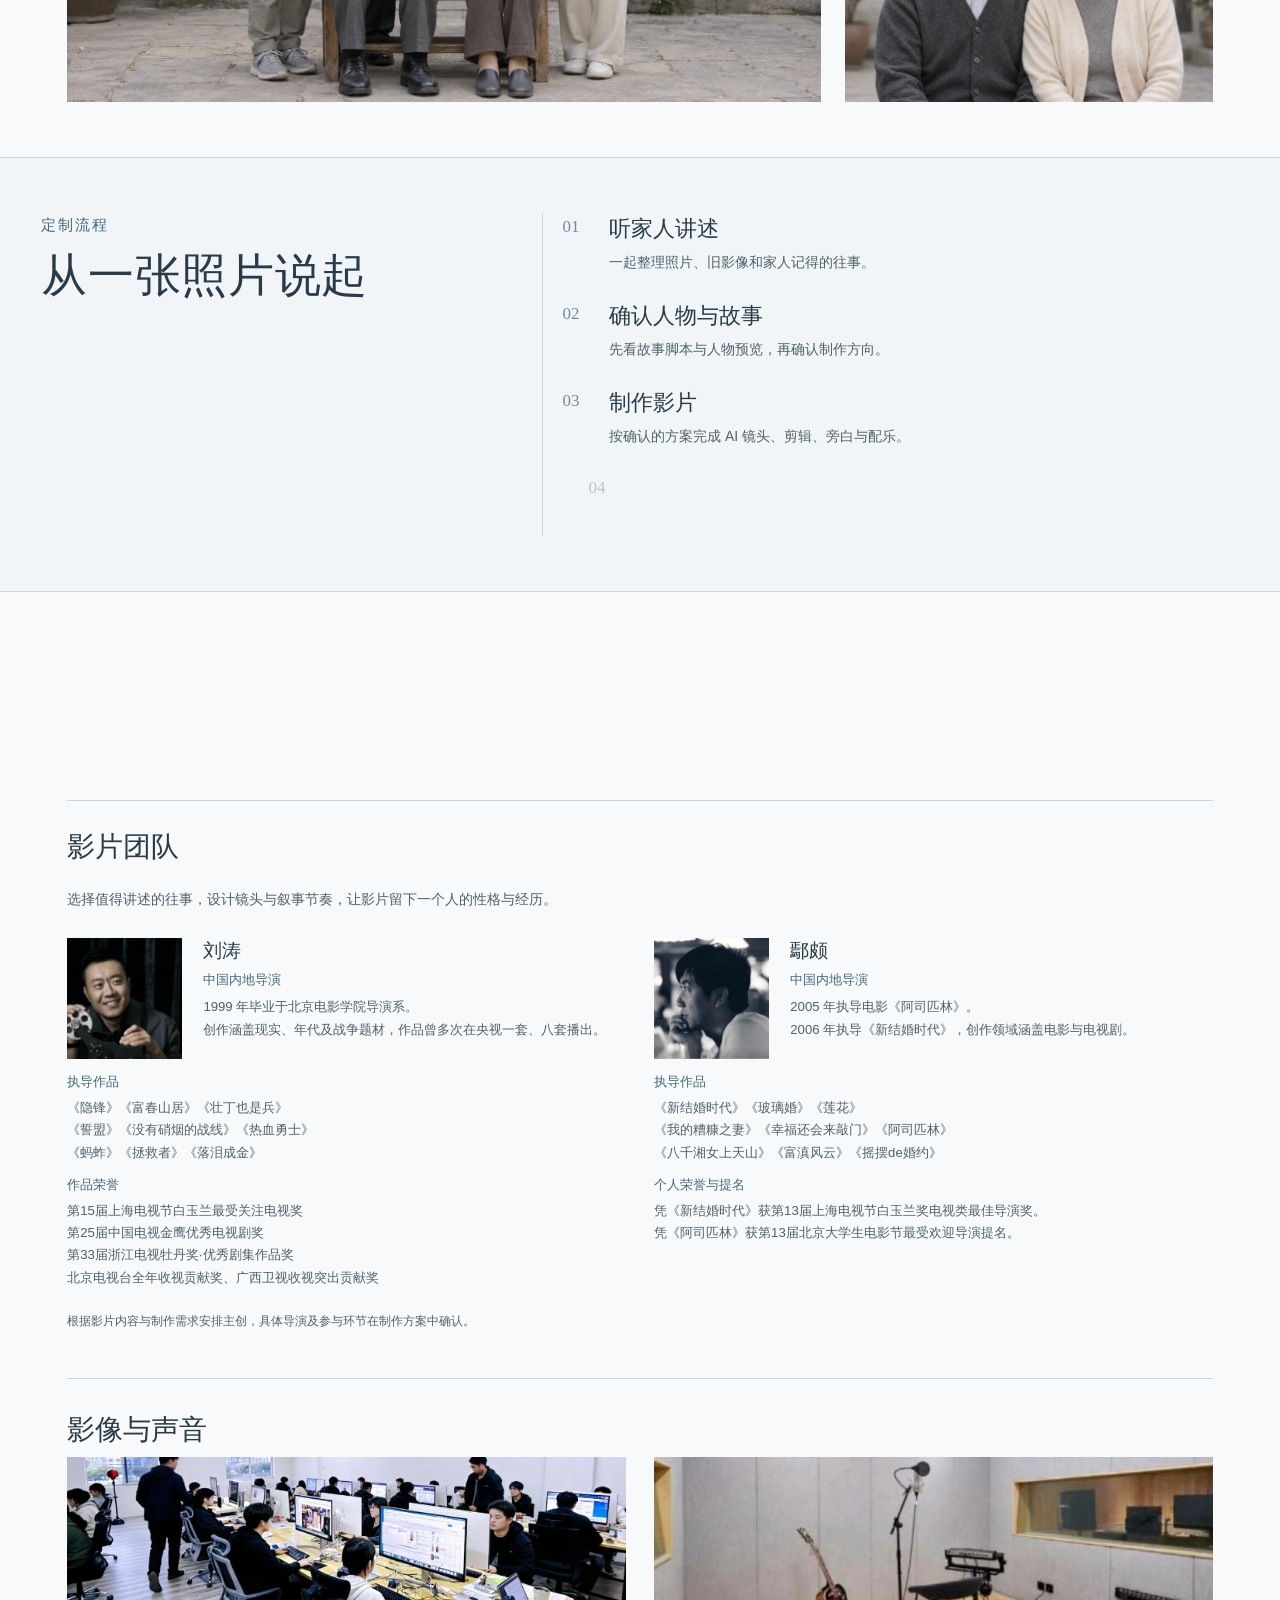
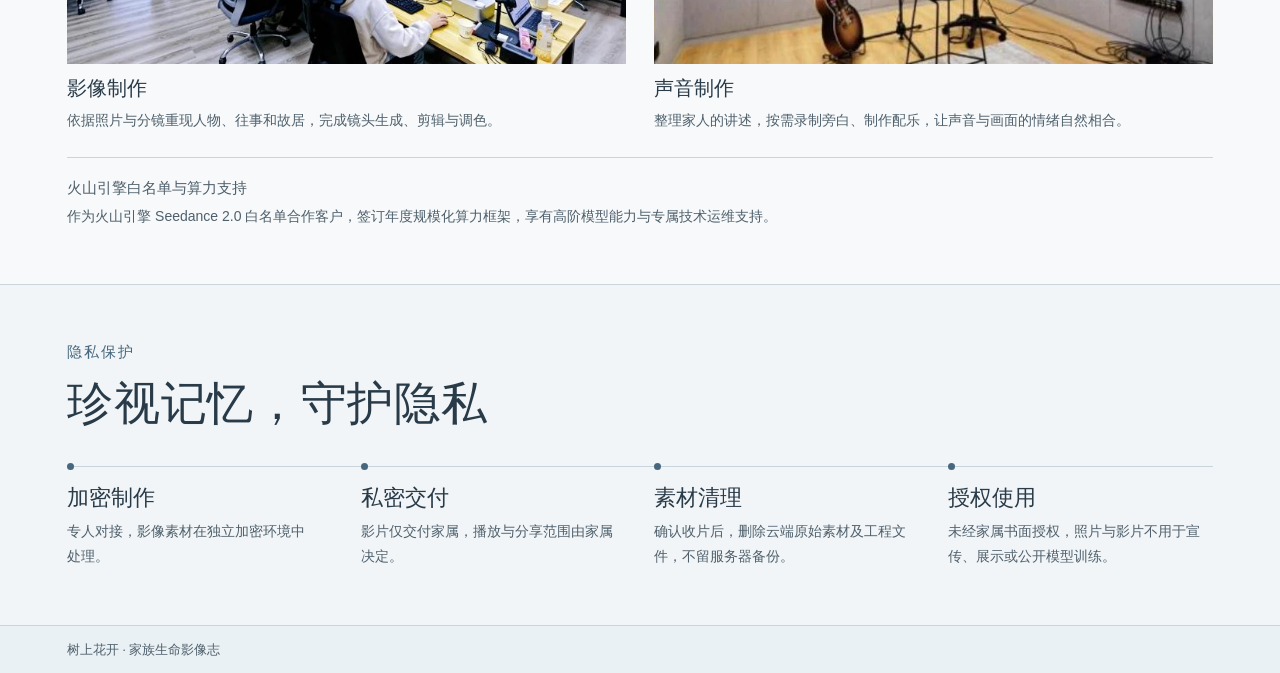
==== commit 23bd3ad8: "Use film team title on both film sites" ====
--- a/memorial-film/index.html
+++ b/memorial-film/index.html
@@ -198,7 +198,7 @@
         </header>
 
         <div class="team-group reveal">
-          <h3>战略合作导演</h3>
+          <h3>影片团队</h3>
           <p class="director-purpose">选择值得讲述的往事，设计镜头与叙事节奏，让影片留下一个人的性格与经历。</p>
           <ul class="director-grid team-grid" role="list">
             <li class="director-profile">
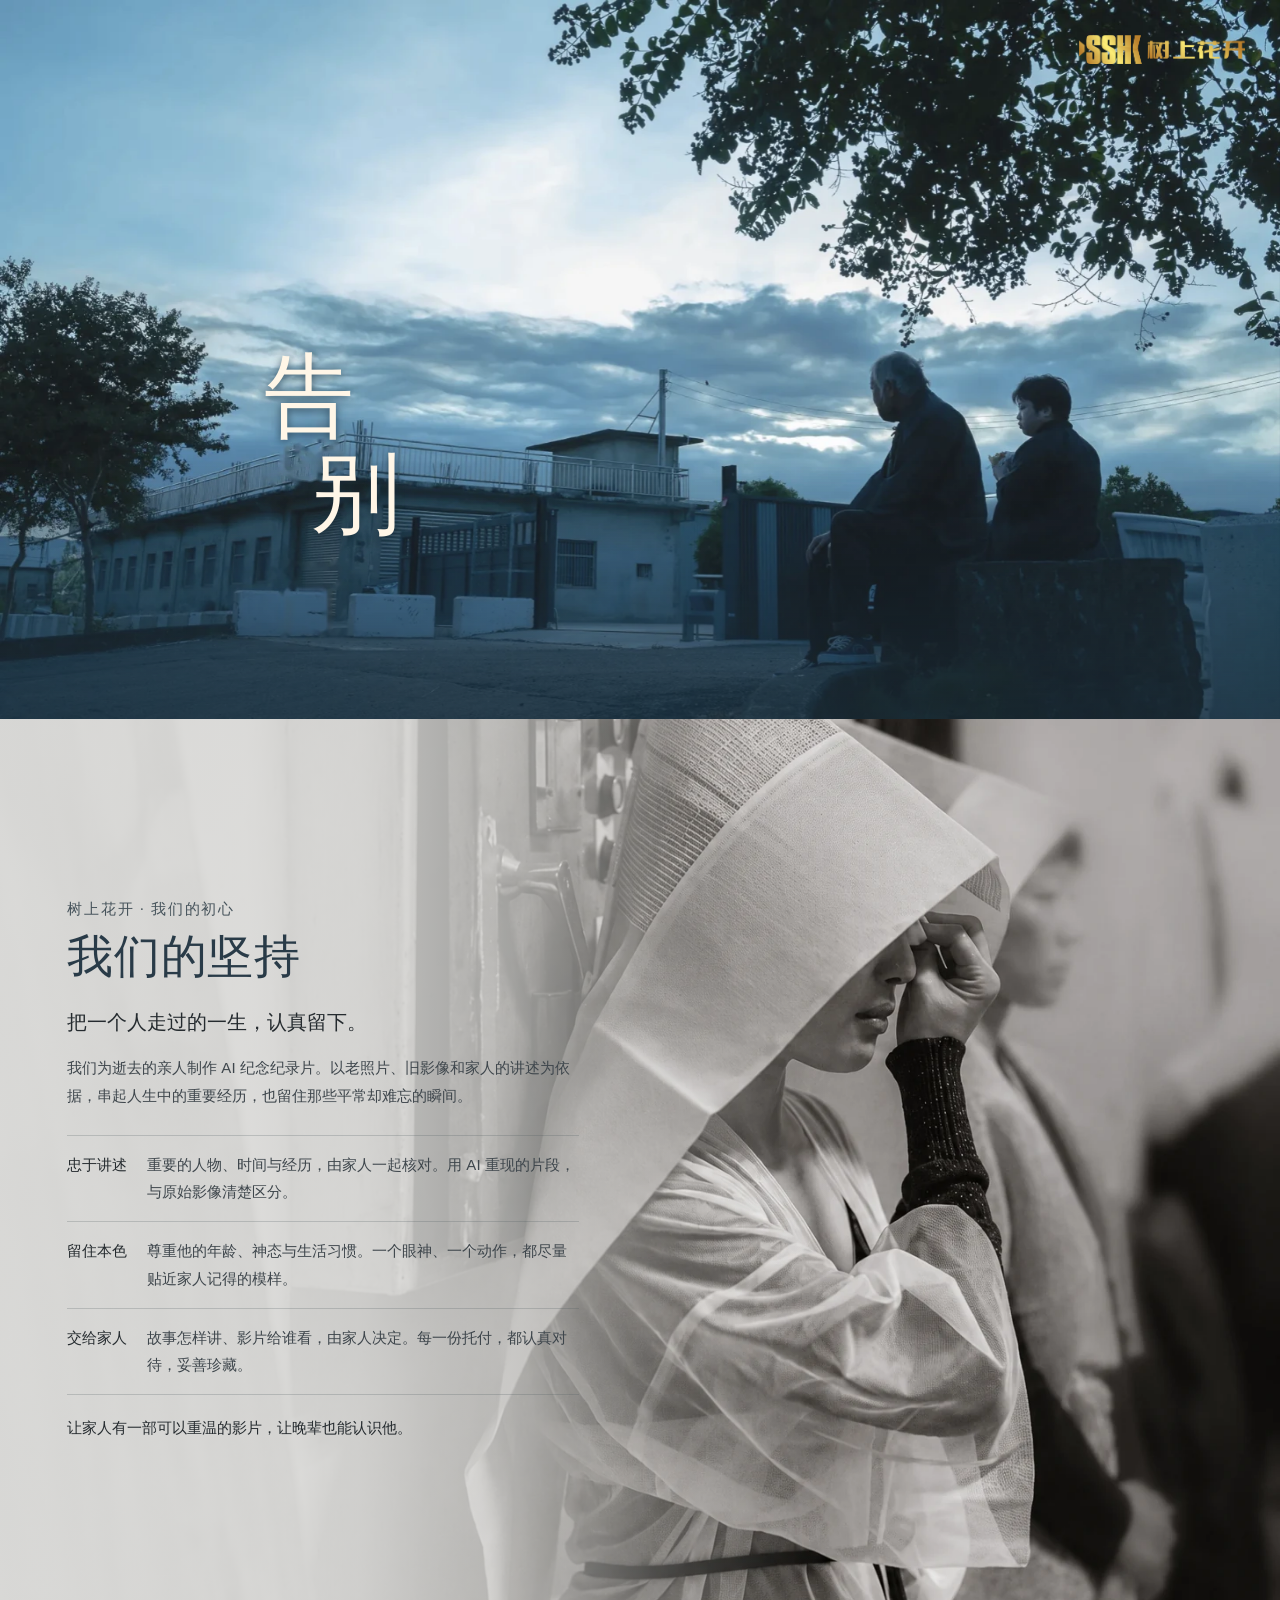
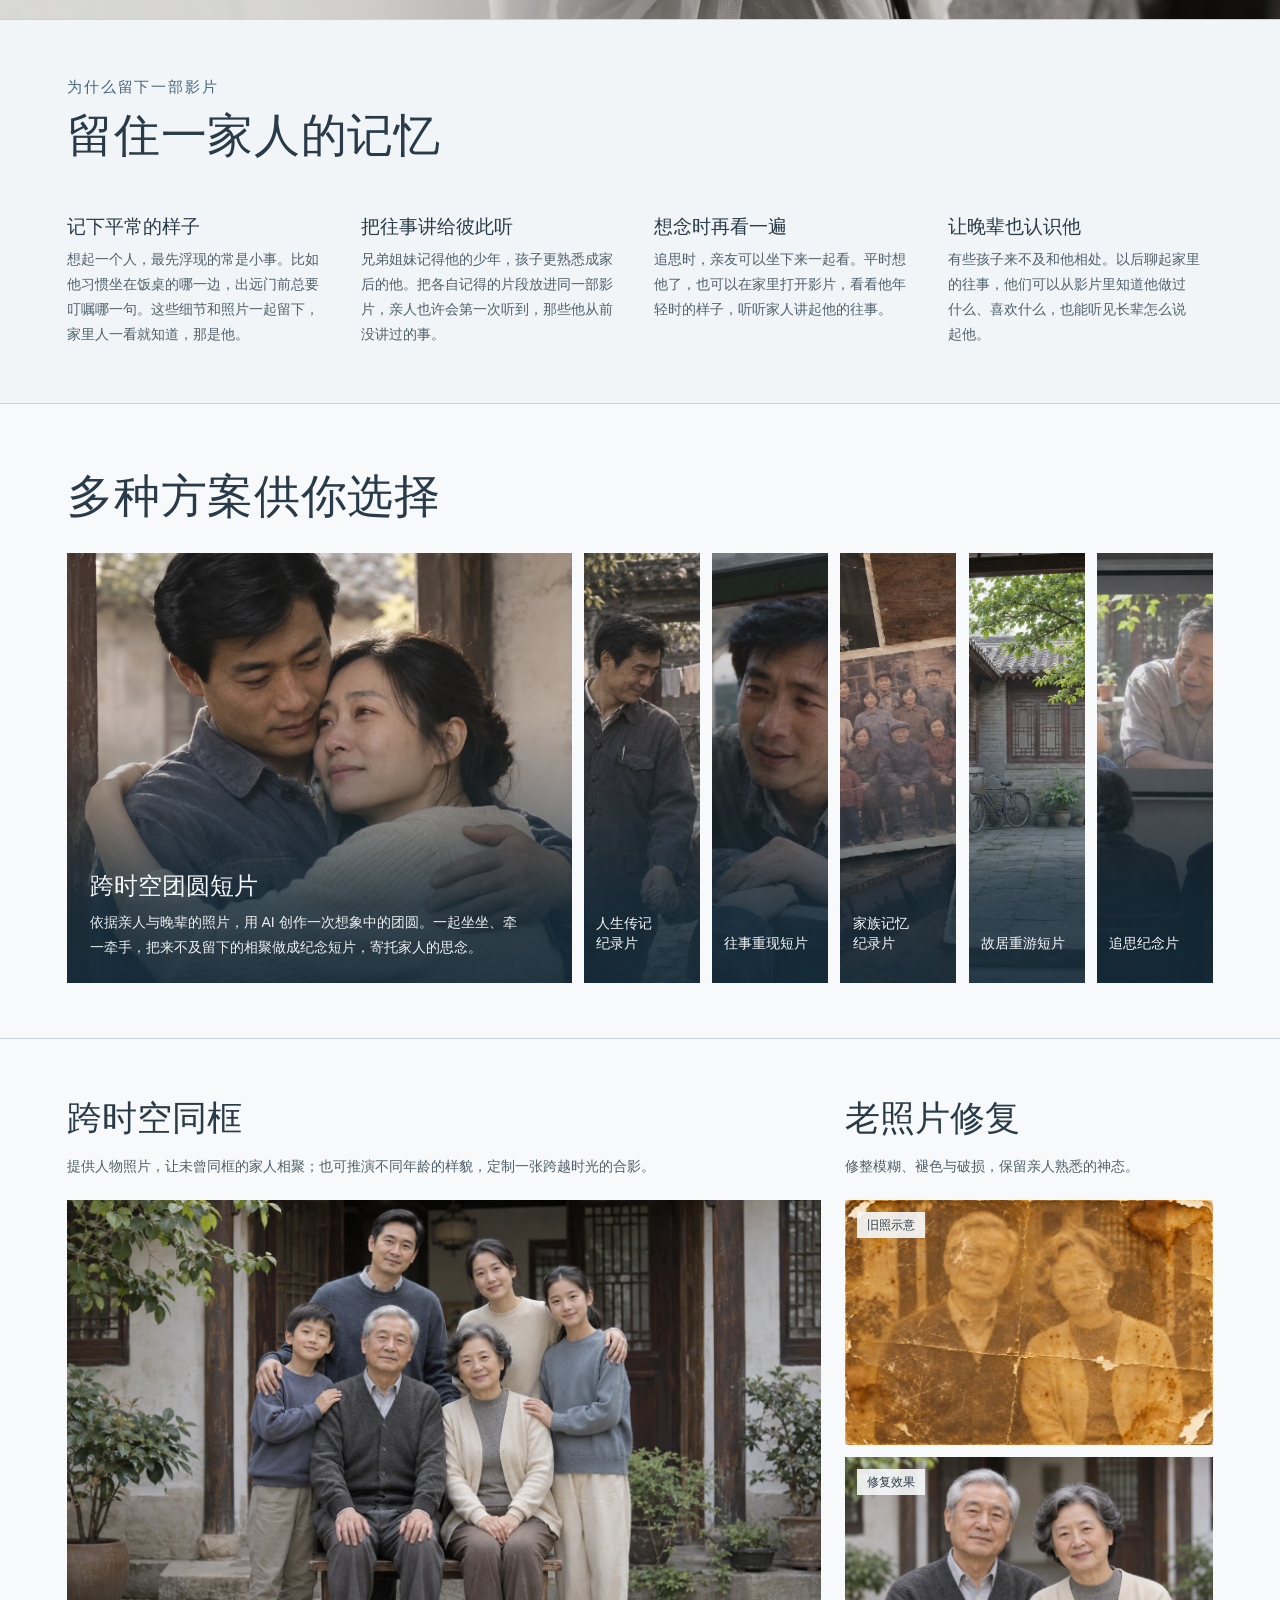
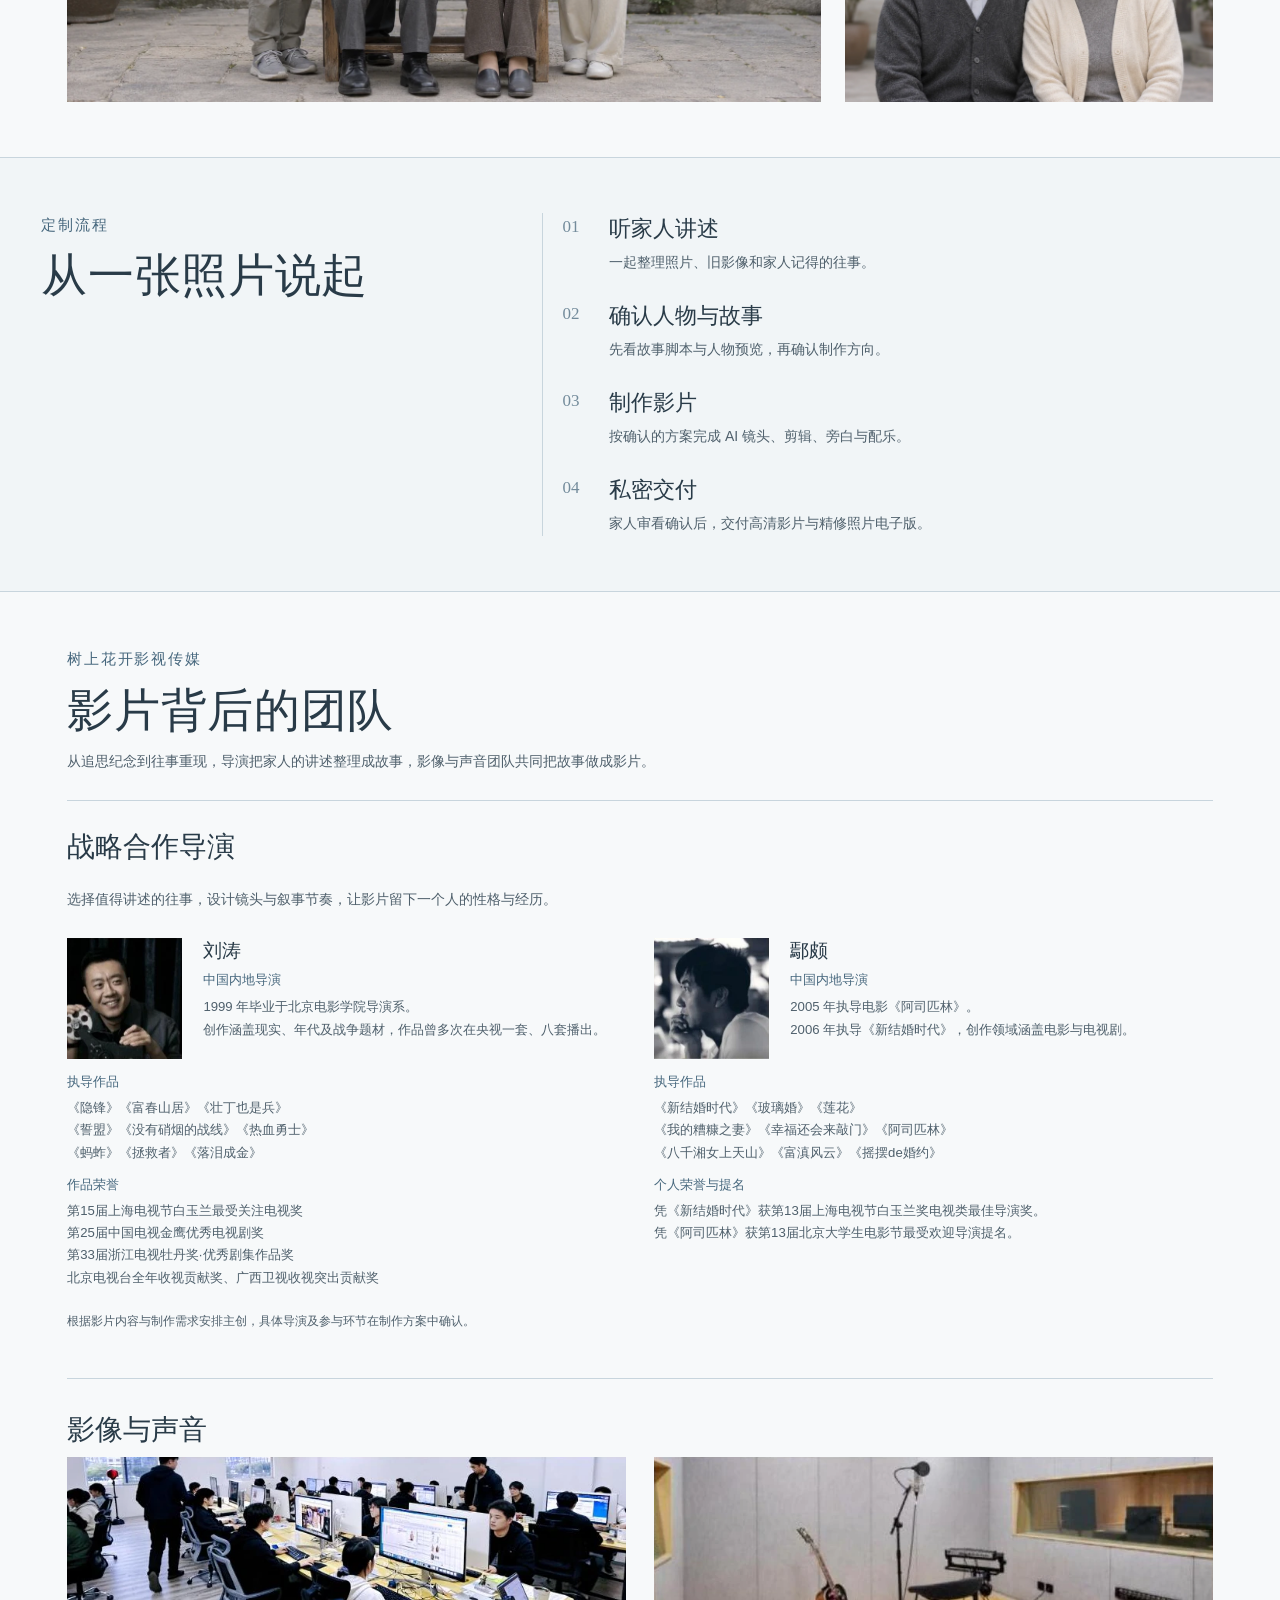
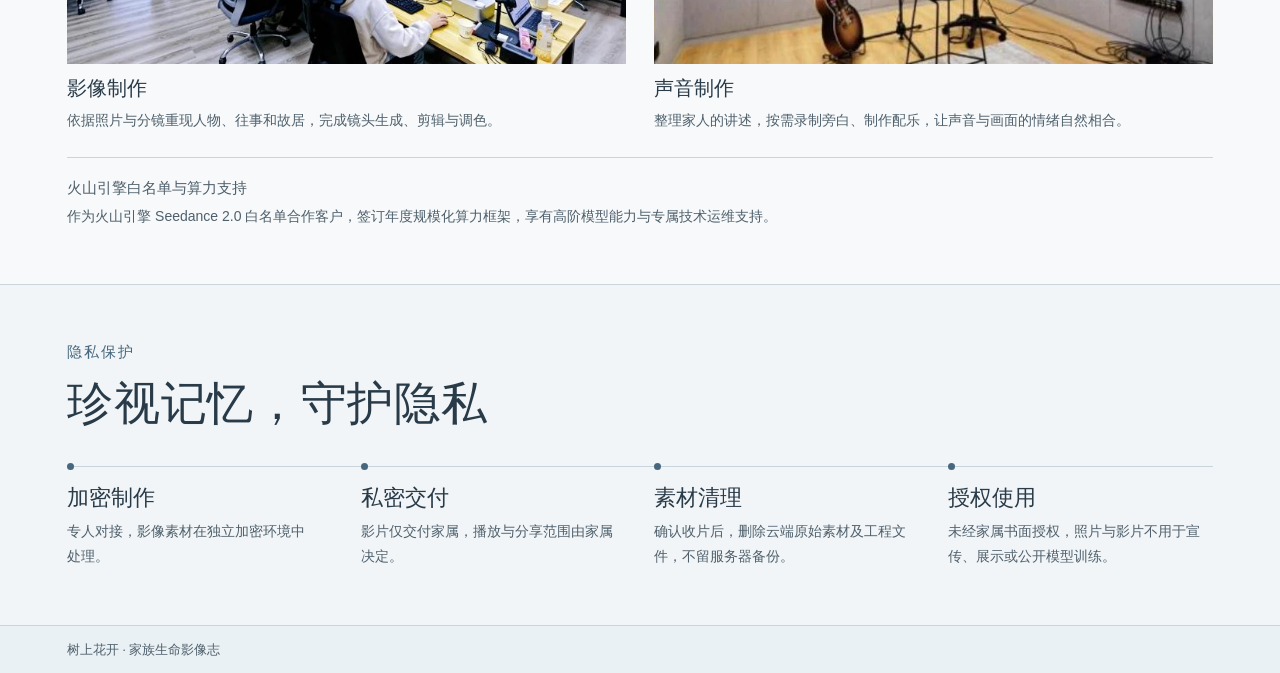
==== commit 6eeeac08: "Distinguish strategic partner directors from film team overview" ====
--- a/memorial-film/index.html
+++ b/memorial-film/index.html
@@ -198,7 +198,7 @@
         </header>
 
         <div class="team-group reveal">
-          <h3>影片团队</h3>
+          <h3>战略合作导演</h3>
           <p class="director-purpose">选择值得讲述的往事，设计镜头与叙事节奏，让影片留下一个人的性格与经历。</p>
           <ul class="director-grid team-grid" role="list">
             <li class="director-profile">
